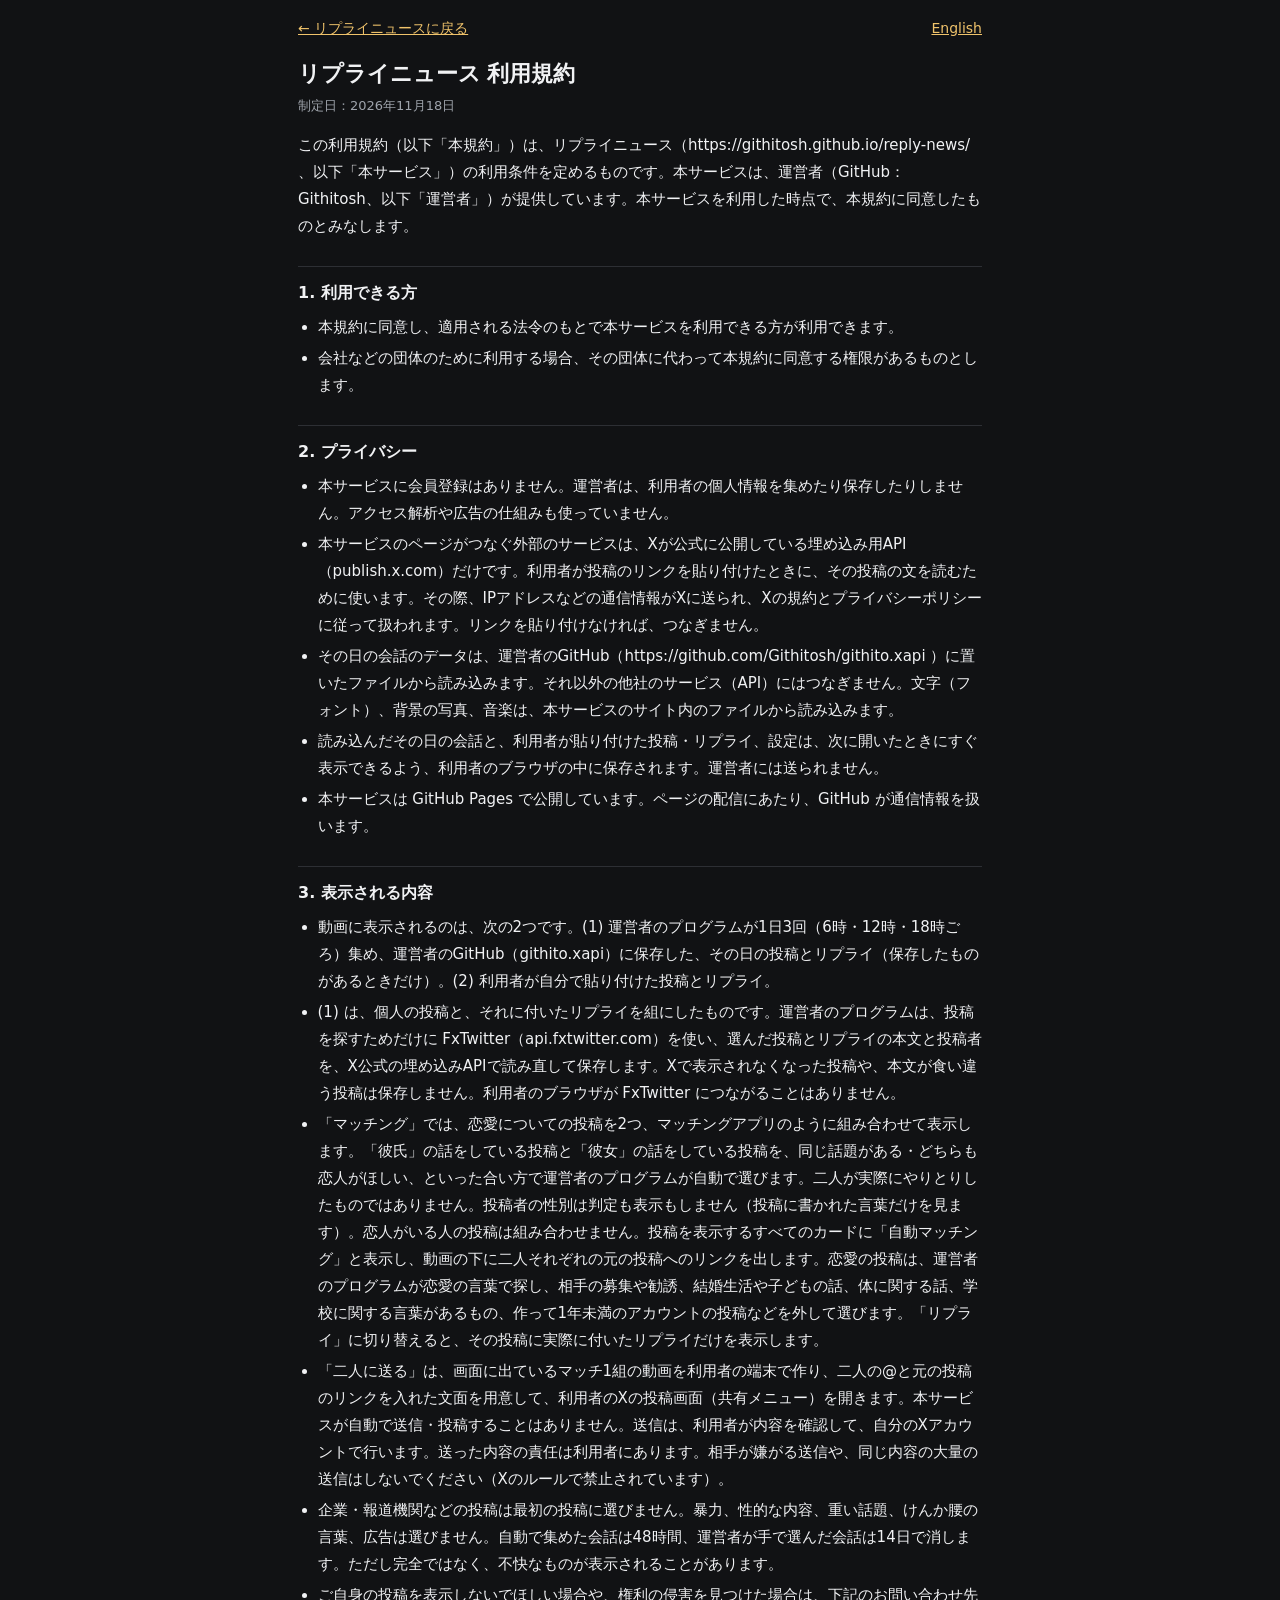
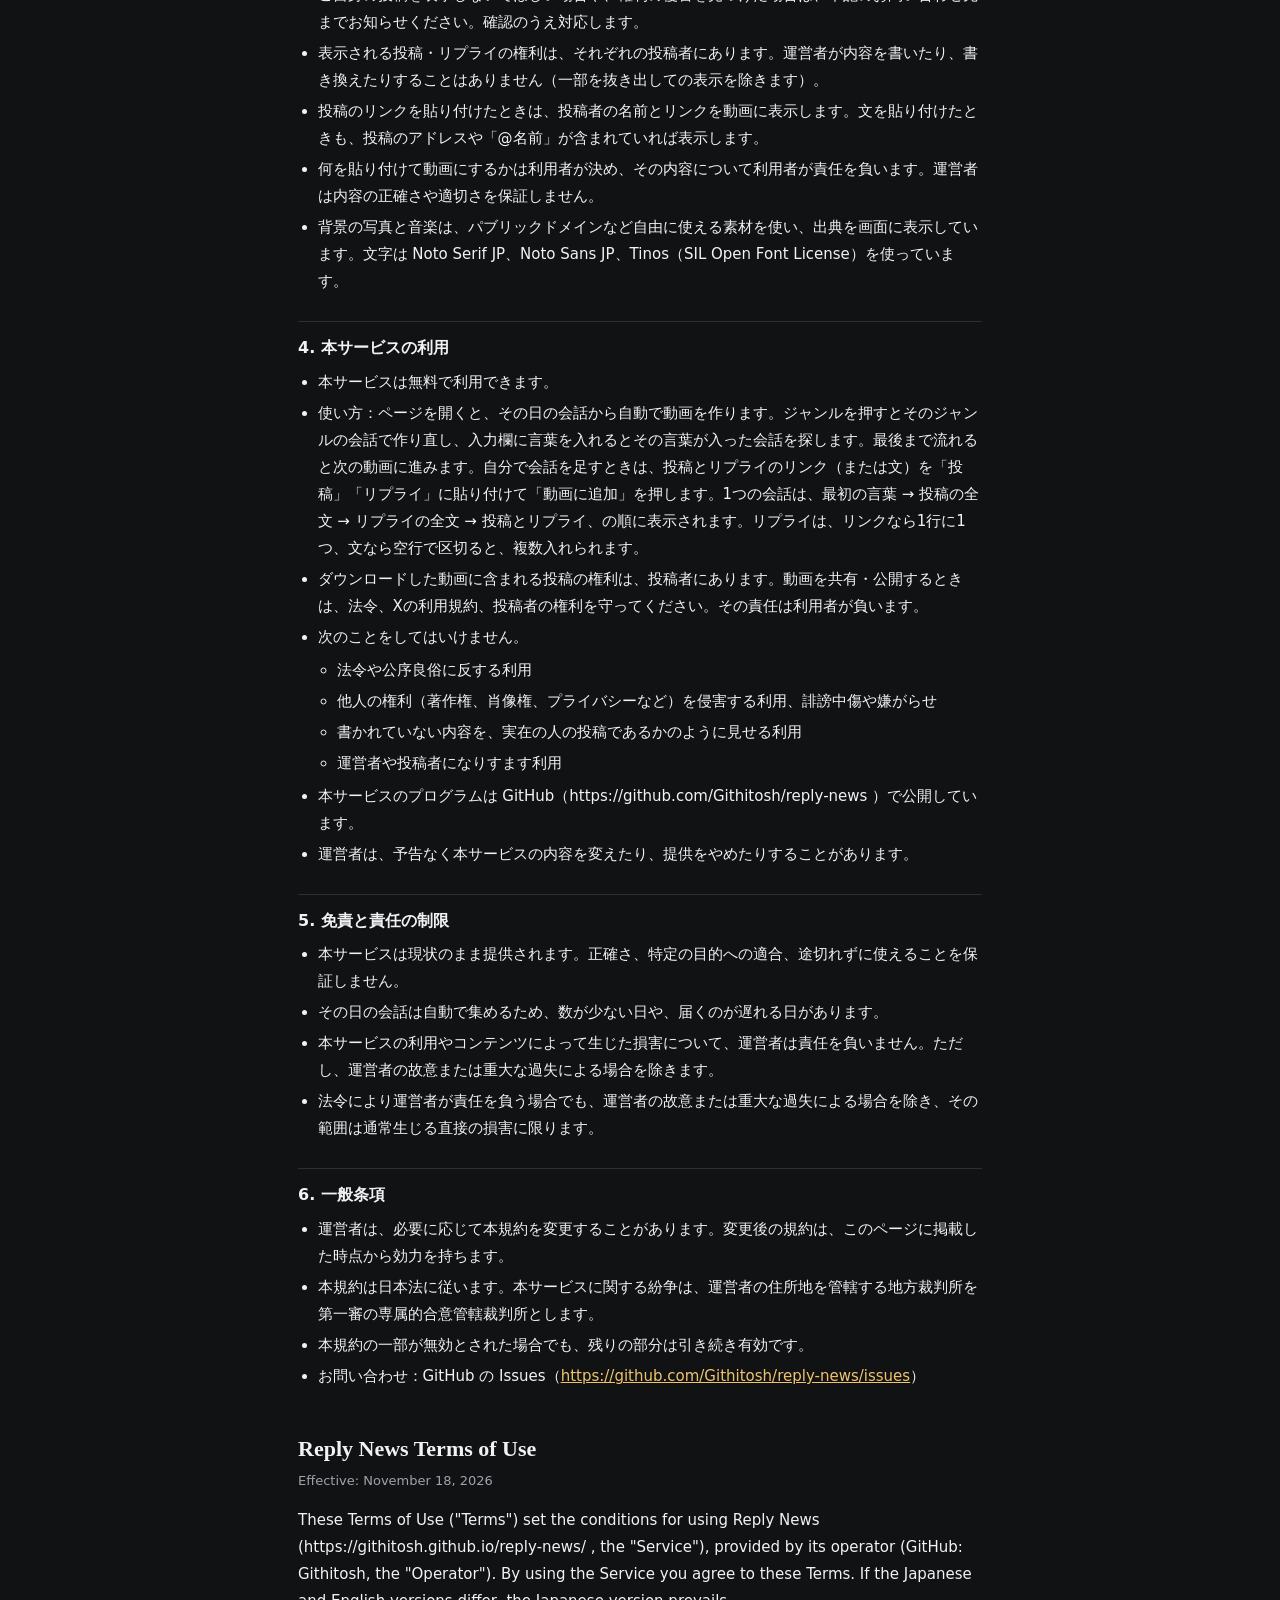
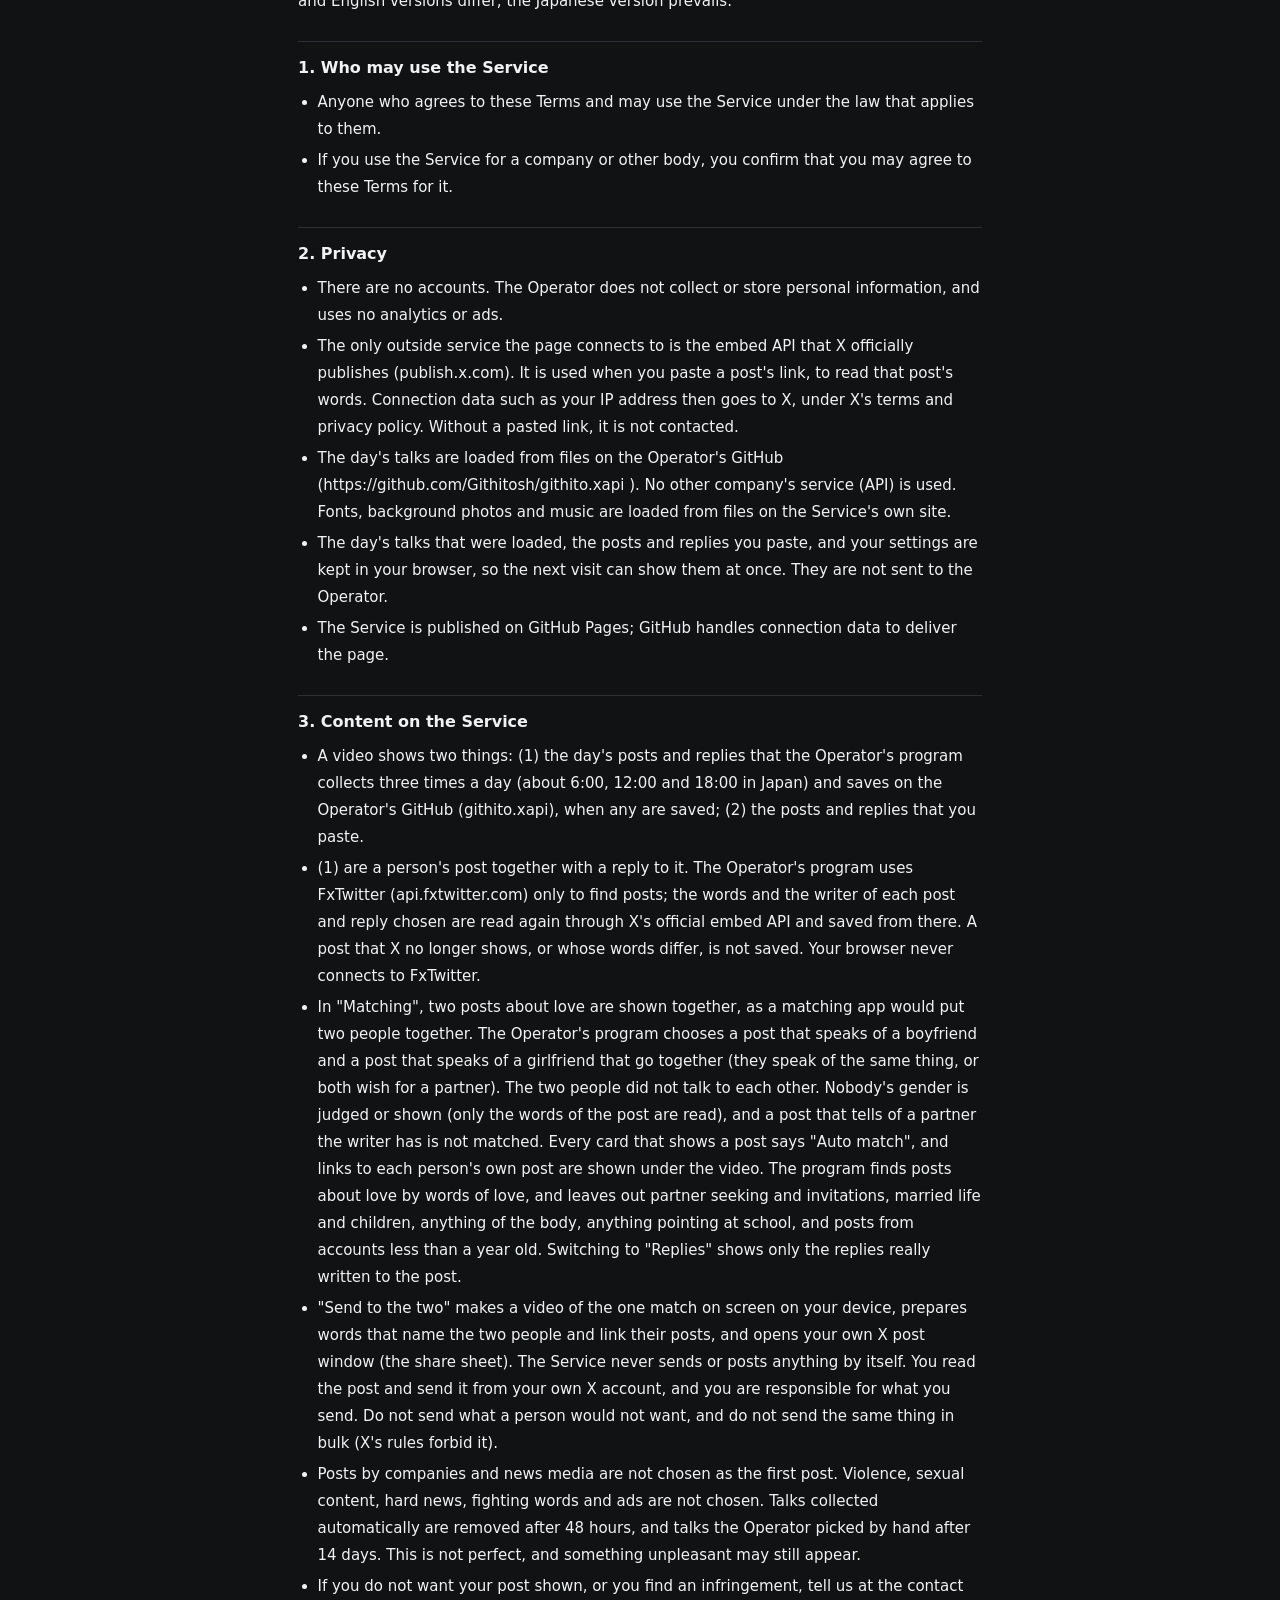
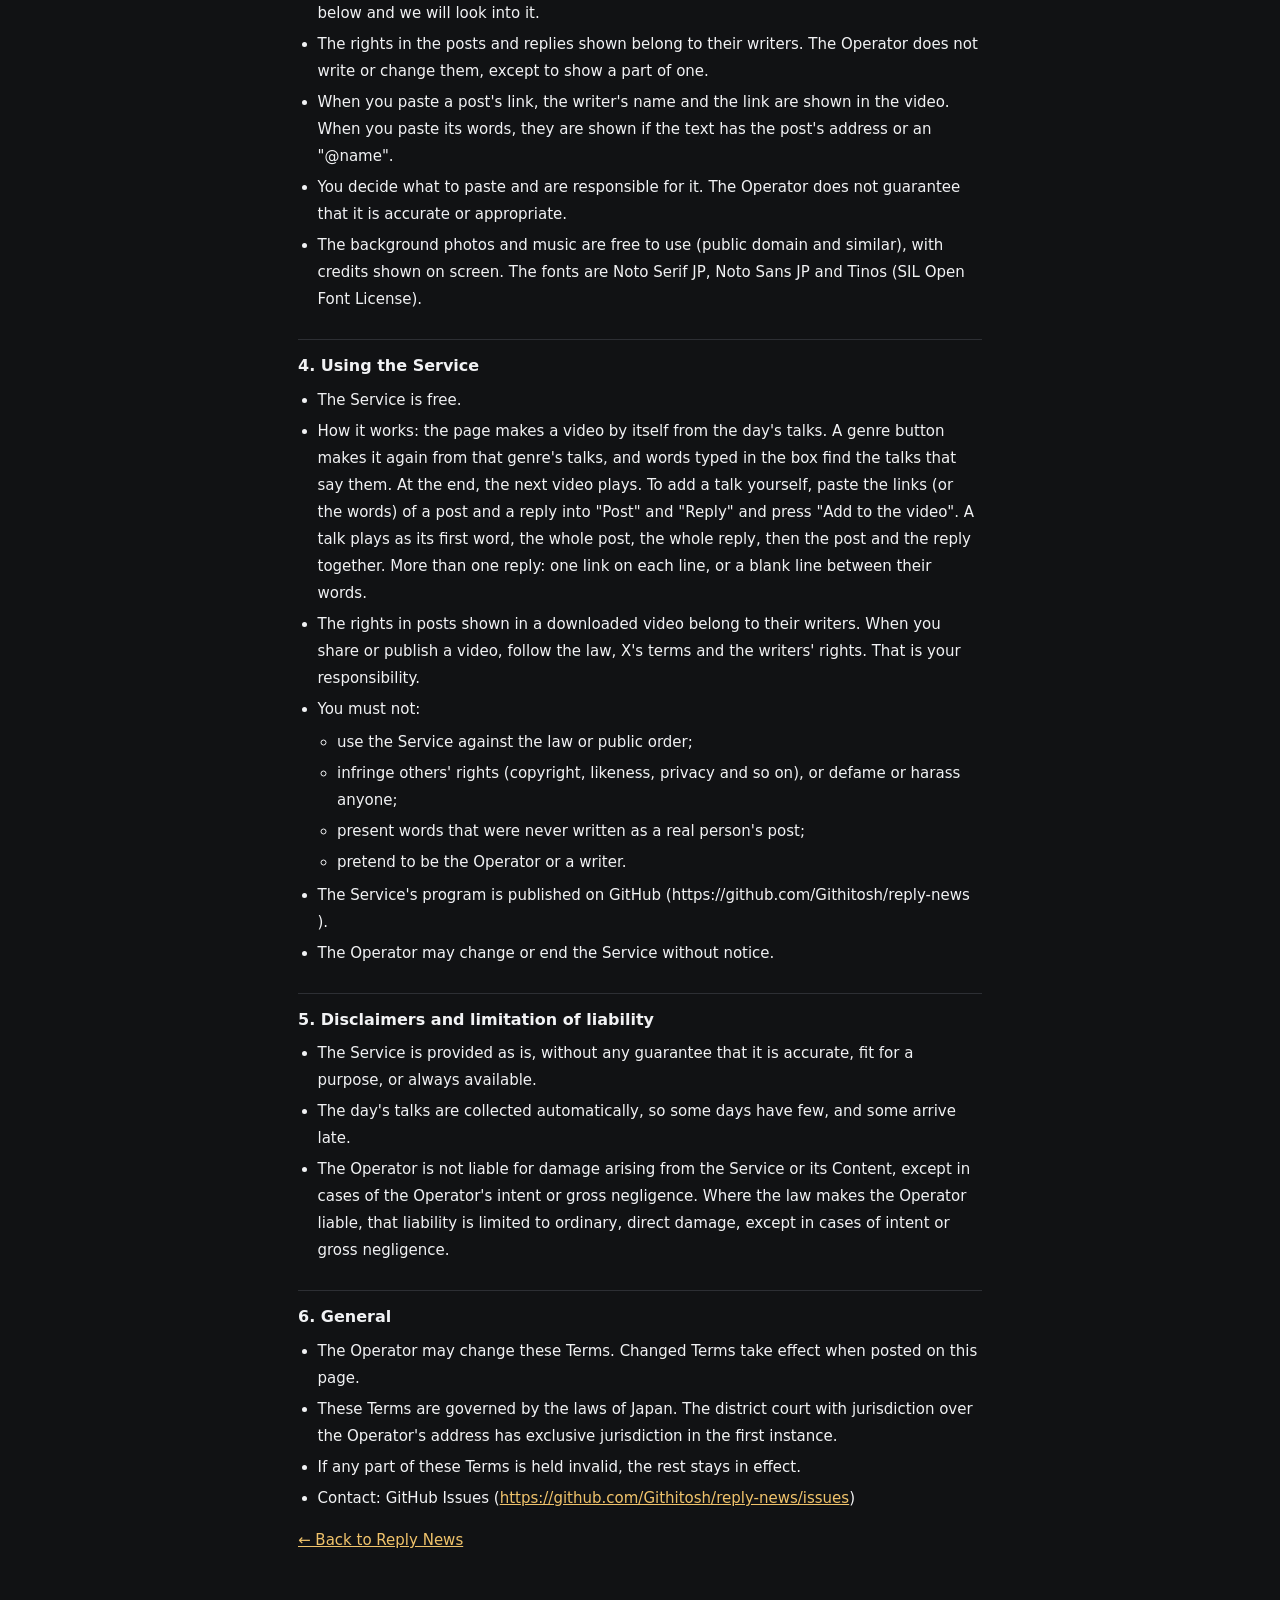
==== terms.html @ 94b58c51 "Matching: two posts about love, one from each side, that go together The reaction lines read as a th" ====
<!DOCTYPE html>
<html lang="ja">
<head>
<meta charset="utf-8">
<meta name="viewport" content="width=device-width,initial-scale=1,viewport-fit=cover">
<meta name="theme-color" content="#111214">
<script>document.documentElement.dataset.theme = 'dark';
try { document.documentElement.dataset.theme = localStorage.getItem('replyNews.theme') || 'dark'; } catch (e) {}</script>
<title>利用規約 / Terms of Use — リプライニュース</title>
<link rel="icon" type="image/png" sizes="192x192" href="icon-192.png?v=2">
<link rel="apple-touch-icon" sizes="180x180" href="apple-touch-icon.png?v=2">
<style>
:root { --bg:#ffffff; --card:#f1f2f4; --line:#d9dbe0; --ink:#16181c; --mute:#62666d; --acc:#6b7078; }
:root[data-theme="beige"] { --bg:#f7f1e6; --card:#fffaf2; --line:#e4d8c4; --ink:#1c140c; --mute:#6d6458; --acc:#9a5b12; }
:root[data-theme="pink"] { --bg:#fff6f9; --card:#ffffff; --line:#f2d4df; --ink:#2b1620; --mute:#7c5e6a; --acc:#d6457a; }
:root[data-theme="sky"] { --bg:#f3f8fd; --card:#ffffff; --line:#d3e2f2; --ink:#10202f; --mute:#58697a; --acc:#2a7bc8; }
:root[data-theme="mint"] { --bg:#f2fbf7; --card:#ffffff; --line:#cfe9dd; --ink:#11231b; --mute:#56706a; --acc:#1f9a6a; }
:root[data-theme="dark"] { --bg:#111214; --card:#1b1c1f; --line:#2d2f34; --ink:#f1f2f4; --mute:#9ea3ab; --acc:#f0c36b; }
* { box-sizing: border-box; }
html, body { margin: 0; background: var(--bg); color: var(--ink); font: 15px/1.8 "Hiragino Sans","Noto Sans JP",system-ui,sans-serif; }
main { max-width: 720px; margin: 0 auto; padding: calc(16px + env(safe-area-inset-top)) 18px calc(40px + env(safe-area-inset-bottom)); }
nav { display: flex; justify-content: space-between; gap: 12px; margin-bottom: 8px; font-size: 14px; }
a { color: var(--acc); word-break: break-all; }
h1 { font: 700 22px/1.4 "Hiragino Mincho ProN","Noto Serif JP",serif; margin: 18px 0 4px; }
h2 { font-size: 16px; margin: 26px 0 6px; padding-top: 12px; border-top: 1px solid var(--line); }
.date { color: var(--mute); font-size: 13px; margin: 0 0 12px; }
ul { padding-left: 1.3em; margin: 6px 0; }
li { margin: 4px 0; }
.lang { margin-top: 44px; }
</style>
</head>
<body>
<main>
  <nav><a href="./">← リプライニュースに戻る</a><a href="#en">English</a></nav>

  <section lang="ja">
    <h1>リプライニュース 利用規約</h1>
    <p class="date">制定日：2026年11月18日</p>
    <p>この利用規約（以下「本規約」）は、リプライニュース（https://githitosh.github.io/reply-news/ 、以下「本サービス」）の利用条件を定めるものです。本サービスは、運営者（GitHub：Githitosh、以下「運営者」）が提供しています。本サービスを利用した時点で、本規約に同意したものとみなします。</p>

    <h2>1. 利用できる方</h2>
    <ul>
      <li>本規約に同意し、適用される法令のもとで本サービスを利用できる方が利用できます。</li>
      <li>会社などの団体のために利用する場合、その団体に代わって本規約に同意する権限があるものとします。</li>
    </ul>

    <h2>2. プライバシー</h2>
    <ul>
      <li>本サービスに会員登録はありません。運営者は、利用者の個人情報を集めたり保存したりしません。アクセス解析や広告の仕組みも使っていません。</li>
      <li>本サービスのページがつなぐ外部のサービスは、Xが公式に公開している埋め込み用API（publish.x.com）だけです。利用者が投稿のリンクを貼り付けたときに、その投稿の文を読むために使います。その際、IPアドレスなどの通信情報がXに送られ、Xの規約とプライバシーポリシーに従って扱われます。リンクを貼り付けなければ、つなぎません。</li>
      <li>その日の会話のデータは、運営者のGitHub（https://github.com/Githitosh/githito.xapi ）に置いたファイルから読み込みます。それ以外の他社のサービス（API）にはつなぎません。文字（フォント）、背景の写真、音楽は、本サービスのサイト内のファイルから読み込みます。</li>
      <li>読み込んだその日の会話と、利用者が貼り付けた投稿・リプライ、設定は、次に開いたときにすぐ表示できるよう、利用者のブラウザの中に保存されます。運営者には送られません。</li>
      <li>本サービスは GitHub Pages で公開しています。ページの配信にあたり、GitHub が通信情報を扱います。</li>
    </ul>

    <h2>3. 表示される内容</h2>
    <ul>
      <li>動画に表示されるのは、次の2つです。(1) 運営者のプログラムが1日3回（6時・12時・18時ごろ）集め、運営者のGitHub（githito.xapi）に保存した、その日の投稿とリプライ（保存したものがあるときだけ）。(2) 利用者が自分で貼り付けた投稿とリプライ。</li>
      <li>(1) は、個人の投稿と、それに付いたリプライを組にしたものです。運営者のプログラムは、投稿を探すためだけに FxTwitter（api.fxtwitter.com）を使い、選んだ投稿とリプライの本文と投稿者を、X公式の埋め込みAPIで読み直して保存します。Xで表示されなくなった投稿や、本文が食い違う投稿は保存しません。利用者のブラウザが FxTwitter につながることはありません。</li>
      <li>「マッチング」では、恋愛についての投稿を2つ、マッチングアプリのように組み合わせて表示します。「彼氏」の話をしている投稿と「彼女」の話をしている投稿を、同じ話題がある・どちらも恋人がほしい、といった合い方で運営者のプログラムが自動で選びます。二人が実際にやりとりしたものではありません。投稿者の性別は判定も表示もしません（投稿に書かれた言葉だけを見ます）。恋人がいる人の投稿は組み合わせません。投稿を表示するすべてのカードに「自動マッチング」と表示し、動画の下に二人それぞれの元の投稿へのリンクを出します。恋愛の投稿は、運営者のプログラムが恋愛の言葉で探し、相手の募集や勧誘、結婚生活や子どもの話、体に関する話、学校に関する言葉があるもの、作って1年未満のアカウントの投稿などを外して選びます。「リプライ」に切り替えると、その投稿に実際に付いたリプライだけを表示します。</li>
      <li>「二人に送る」は、画面に出ているマッチ1組の動画を利用者の端末で作り、二人の@と元の投稿のリンクを入れた文面を用意して、利用者のXの投稿画面（共有メニュー）を開きます。本サービスが自動で送信・投稿することはありません。送信は、利用者が内容を確認して、自分のXアカウントで行います。送った内容の責任は利用者にあります。相手が嫌がる送信や、同じ内容の大量の送信はしないでください（Xのルールで禁止されています）。</li>
      <li>企業・報道機関などの投稿は最初の投稿に選びません。暴力、性的な内容、重い話題、けんか腰の言葉、広告は選びません。自動で集めた会話は48時間、運営者が手で選んだ会話は14日で消します。ただし完全ではなく、不快なものが表示されることがあります。</li>
      <li>ご自身の投稿を表示しないでほしい場合や、権利の侵害を見つけた場合は、下記のお問い合わせ先までお知らせください。確認のうえ対応します。</li>
      <li>表示される投稿・リプライの権利は、それぞれの投稿者にあります。運営者が内容を書いたり、書き換えたりすることはありません（一部を抜き出しての表示を除きます）。</li>
      <li>投稿のリンクを貼り付けたときは、投稿者の名前とリンクを動画に表示します。文を貼り付けたときも、投稿のアドレスや「@名前」が含まれていれば表示します。</li>
      <li>何を貼り付けて動画にするかは利用者が決め、その内容について利用者が責任を負います。運営者は内容の正確さや適切さを保証しません。</li>
      <li>背景の写真と音楽は、パブリックドメインなど自由に使える素材を使い、出典を画面に表示しています。文字は Noto Serif JP、Noto Sans JP、Tinos（SIL Open Font License）を使っています。</li>
    </ul>

    <h2>4. 本サービスの利用</h2>
    <ul>
      <li>本サービスは無料で利用できます。</li>
      <li>使い方：ページを開くと、その日の会話から自動で動画を作ります。ジャンルを押すとそのジャンルの会話で作り直し、入力欄に言葉を入れるとその言葉が入った会話を探します。最後まで流れると次の動画に進みます。自分で会話を足すときは、投稿とリプライのリンク（または文）を「投稿」「リプライ」に貼り付けて「動画に追加」を押します。1つの会話は、最初の言葉 → 投稿の全文 → リプライの全文 → 投稿とリプライ、の順に表示されます。リプライは、リンクなら1行に1つ、文なら空行で区切ると、複数入れられます。</li>
      <li>ダウンロードした動画に含まれる投稿の権利は、投稿者にあります。動画を共有・公開するときは、法令、Xの利用規約、投稿者の権利を守ってください。その責任は利用者が負います。</li>
      <li>次のことをしてはいけません。
        <ul>
          <li>法令や公序良俗に反する利用</li>
          <li>他人の権利（著作権、肖像権、プライバシーなど）を侵害する利用、誹謗中傷や嫌がらせ</li>
          <li>書かれていない内容を、実在の人の投稿であるかのように見せる利用</li>
          <li>運営者や投稿者になりすます利用</li>
        </ul>
      </li>
      <li>本サービスのプログラムは GitHub（https://github.com/Githitosh/reply-news ）で公開しています。</li>
      <li>運営者は、予告なく本サービスの内容を変えたり、提供をやめたりすることがあります。</li>
    </ul>

    <h2>5. 免責と責任の制限</h2>
    <ul>
      <li>本サービスは現状のまま提供されます。正確さ、特定の目的への適合、途切れずに使えることを保証しません。</li>
      <li>その日の会話は自動で集めるため、数が少ない日や、届くのが遅れる日があります。</li>
      <li>本サービスの利用やコンテンツによって生じた損害について、運営者は責任を負いません。ただし、運営者の故意または重大な過失による場合を除きます。</li>
      <li>法令により運営者が責任を負う場合でも、運営者の故意または重大な過失による場合を除き、その範囲は通常生じる直接の損害に限ります。</li>
    </ul>

    <h2>6. 一般条項</h2>
    <ul>
      <li>運営者は、必要に応じて本規約を変更することがあります。変更後の規約は、このページに掲載した時点から効力を持ちます。</li>
      <li>本規約は日本法に従います。本サービスに関する紛争は、運営者の住所地を管轄する地方裁判所を第一審の専属的合意管轄裁判所とします。</li>
      <li>本規約の一部が無効とされた場合でも、残りの部分は引き続き有効です。</li>
      <li>お問い合わせ：GitHub の Issues（<a href="https://github.com/Githitosh/reply-news/issues" target="_blank" rel="noopener">https://github.com/Githitosh/reply-news/issues</a>）</li>
    </ul>
  </section>

  <section lang="en" id="en" class="lang">
    <h1>Reply News Terms of Use</h1>
    <p class="date">Effective: November 18, 2026</p>
    <p>These Terms of Use ("Terms") set the conditions for using Reply News (https://githitosh.github.io/reply-news/ , the "Service"), provided by its operator (GitHub: Githitosh, the "Operator"). By using the Service you agree to these Terms. If the Japanese and English versions differ, the Japanese version prevails.</p>

    <h2>1. Who may use the Service</h2>
    <ul>
      <li>Anyone who agrees to these Terms and may use the Service under the law that applies to them.</li>
      <li>If you use the Service for a company or other body, you confirm that you may agree to these Terms for it.</li>
    </ul>

    <h2>2. Privacy</h2>
    <ul>
      <li>There are no accounts. The Operator does not collect or store personal information, and uses no analytics or ads.</li>
      <li>The only outside service the page connects to is the embed API that X officially publishes (publish.x.com). It is used when you paste a post's link, to read that post's words. Connection data such as your IP address then goes to X, under X's terms and privacy policy. Without a pasted link, it is not contacted.</li>
      <li>The day's talks are loaded from files on the Operator's GitHub (https://github.com/Githitosh/githito.xapi ). No other company's service (API) is used. Fonts, background photos and music are loaded from files on the Service's own site.</li>
      <li>The day's talks that were loaded, the posts and replies you paste, and your settings are kept in your browser, so the next visit can show them at once. They are not sent to the Operator.</li>
      <li>The Service is published on GitHub Pages; GitHub handles connection data to deliver the page.</li>
    </ul>

    <h2>3. Content on the Service</h2>
    <ul>
      <li>A video shows two things: (1) the day's posts and replies that the Operator's program collects three times a day (about 6:00, 12:00 and 18:00 in Japan) and saves on the Operator's GitHub (githito.xapi), when any are saved; (2) the posts and replies that you paste.</li>
      <li>(1) are a person's post together with a reply to it. The Operator's program uses FxTwitter (api.fxtwitter.com) only to find posts; the words and the writer of each post and reply chosen are read again through X's official embed API and saved from there. A post that X no longer shows, or whose words differ, is not saved. Your browser never connects to FxTwitter.</li>
      <li>In "Matching", two posts about love are shown together, as a matching app would put two people together. The Operator's program chooses a post that speaks of a boyfriend and a post that speaks of a girlfriend that go together (they speak of the same thing, or both wish for a partner). The two people did not talk to each other. Nobody's gender is judged or shown (only the words of the post are read), and a post that tells of a partner the writer has is not matched. Every card that shows a post says "Auto match", and links to each person's own post are shown under the video. The program finds posts about love by words of love, and leaves out partner seeking and invitations, married life and children, anything of the body, anything pointing at school, and posts from accounts less than a year old. Switching to "Replies" shows only the replies really written to the post.</li>
      <li>"Send to the two" makes a video of the one match on screen on your device, prepares words that name the two people and link their posts, and opens your own X post window (the share sheet). The Service never sends or posts anything by itself. You read the post and send it from your own X account, and you are responsible for what you send. Do not send what a person would not want, and do not send the same thing in bulk (X's rules forbid it).</li>
      <li>Posts by companies and news media are not chosen as the first post. Violence, sexual content, hard news, fighting words and ads are not chosen. Talks collected automatically are removed after 48 hours, and talks the Operator picked by hand after 14 days. This is not perfect, and something unpleasant may still appear.</li>
      <li>If you do not want your post shown, or you find an infringement, tell us at the contact below and we will look into it.</li>
      <li>The rights in the posts and replies shown belong to their writers. The Operator does not write or change them, except to show a part of one.</li>
      <li>When you paste a post's link, the writer's name and the link are shown in the video. When you paste its words, they are shown if the text has the post's address or an "@name".</li>
      <li>You decide what to paste and are responsible for it. The Operator does not guarantee that it is accurate or appropriate.</li>
      <li>The background photos and music are free to use (public domain and similar), with credits shown on screen. The fonts are Noto Serif JP, Noto Sans JP and Tinos (SIL Open Font License).</li>
    </ul>

    <h2>4. Using the Service</h2>
    <ul>
      <li>The Service is free.</li>
      <li>How it works: the page makes a video by itself from the day's talks. A genre button makes it again from that genre's talks, and words typed in the box find the talks that say them. At the end, the next video plays. To add a talk yourself, paste the links (or the words) of a post and a reply into "Post" and "Reply" and press "Add to the video". A talk plays as its first word, the whole post, the whole reply, then the post and the reply together. More than one reply: one link on each line, or a blank line between their words.</li>
      <li>The rights in posts shown in a downloaded video belong to their writers. When you share or publish a video, follow the law, X's terms and the writers' rights. That is your responsibility.</li>
      <li>You must not:
        <ul>
          <li>use the Service against the law or public order;</li>
          <li>infringe others' rights (copyright, likeness, privacy and so on), or defame or harass anyone;</li>
          <li>present words that were never written as a real person's post;</li>
          <li>pretend to be the Operator or a writer.</li>
        </ul>
      </li>
      <li>The Service's program is published on GitHub (https://github.com/Githitosh/reply-news ).</li>
      <li>The Operator may change or end the Service without notice.</li>
    </ul>

    <h2>5. Disclaimers and limitation of liability</h2>
    <ul>
      <li>The Service is provided as is, without any guarantee that it is accurate, fit for a purpose, or always available.</li>
      <li>The day's talks are collected automatically, so some days have few, and some arrive late.</li>
      <li>The Operator is not liable for damage arising from the Service or its Content, except in cases of the Operator's intent or gross negligence. Where the law makes the Operator liable, that liability is limited to ordinary, direct damage, except in cases of intent or gross negligence.</li>
    </ul>

    <h2>6. General</h2>
    <ul>
      <li>The Operator may change these Terms. Changed Terms take effect when posted on this page.</li>
      <li>These Terms are governed by the laws of Japan. The district court with jurisdiction over the Operator's address has exclusive jurisdiction in the first instance.</li>
      <li>If any part of these Terms is held invalid, the rest stays in effect.</li>
      <li>Contact: GitHub Issues (<a href="https://github.com/Githitosh/reply-news/issues" target="_blank" rel="noopener">https://github.com/Githitosh/reply-news/issues</a>)</li>
    </ul>
    <p><a href="./">← Back to Reply News</a></p>
  </section>
</main>
</body>
</html>
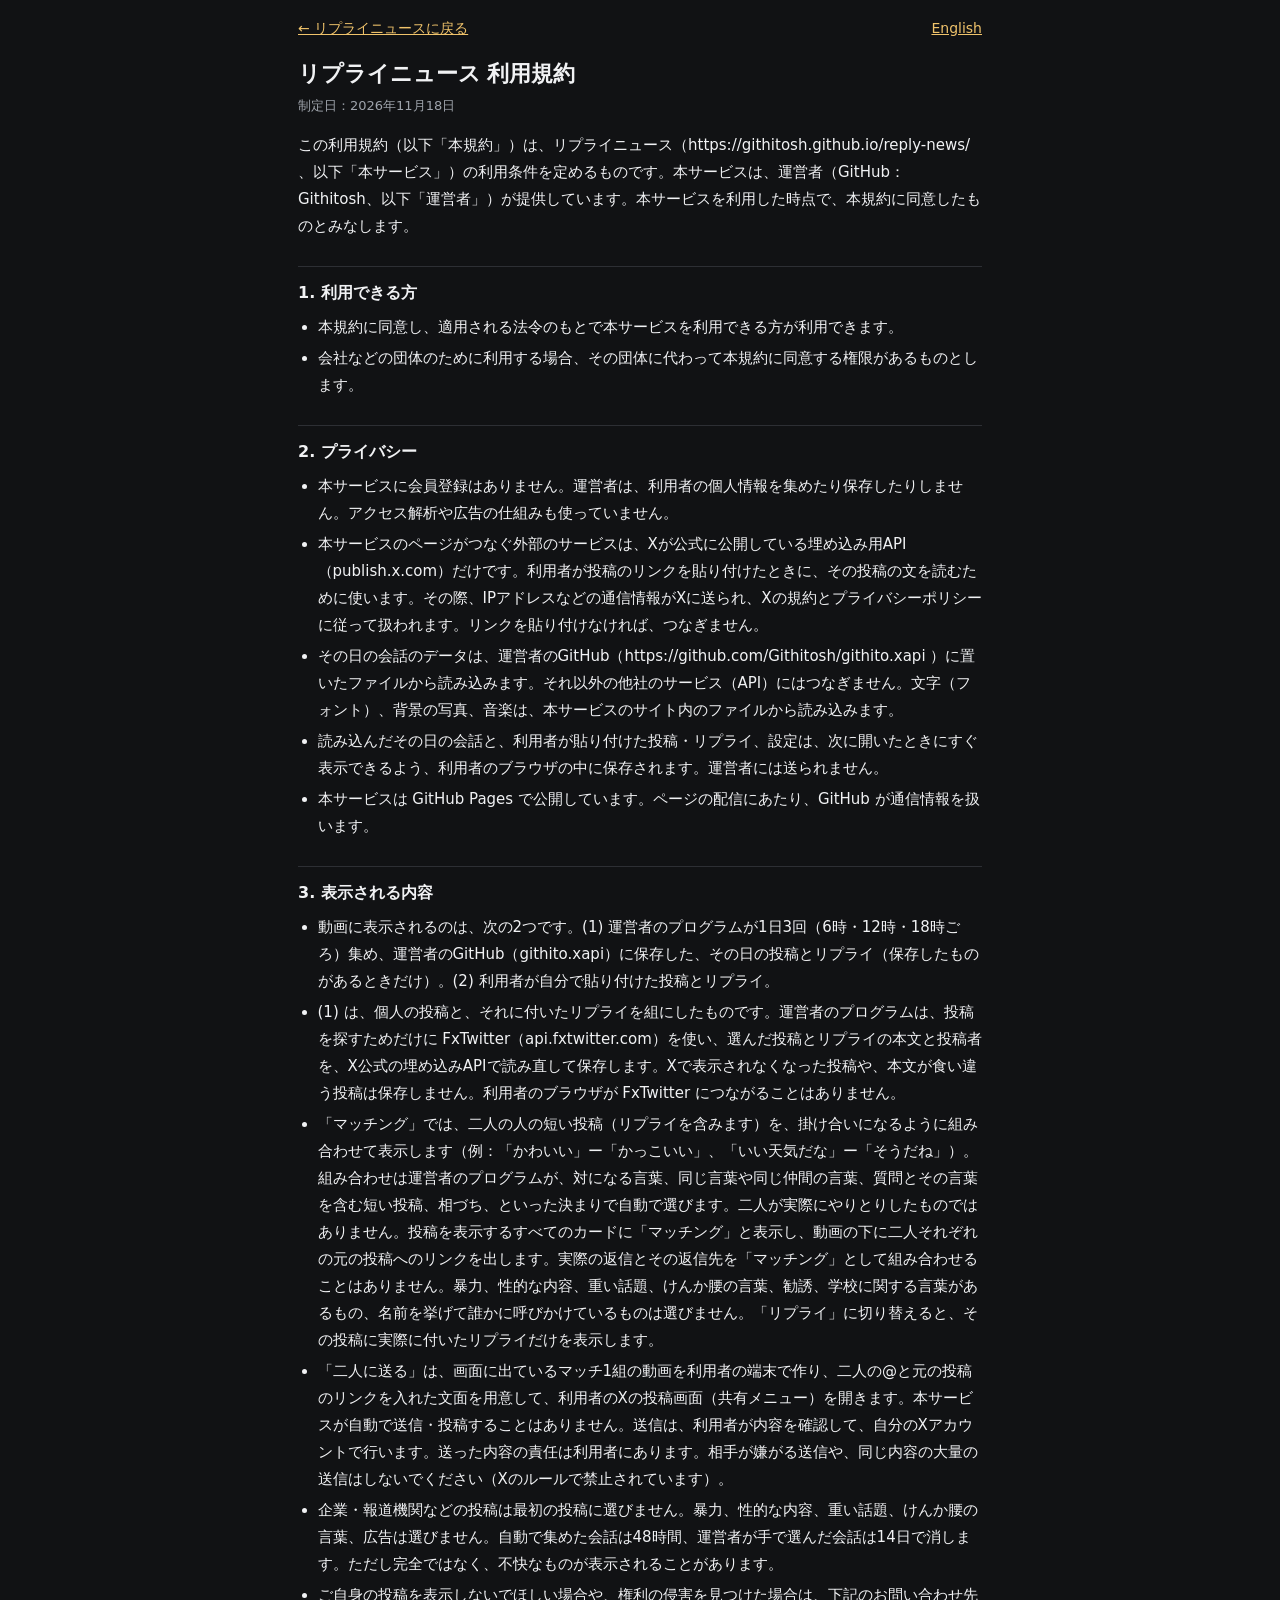
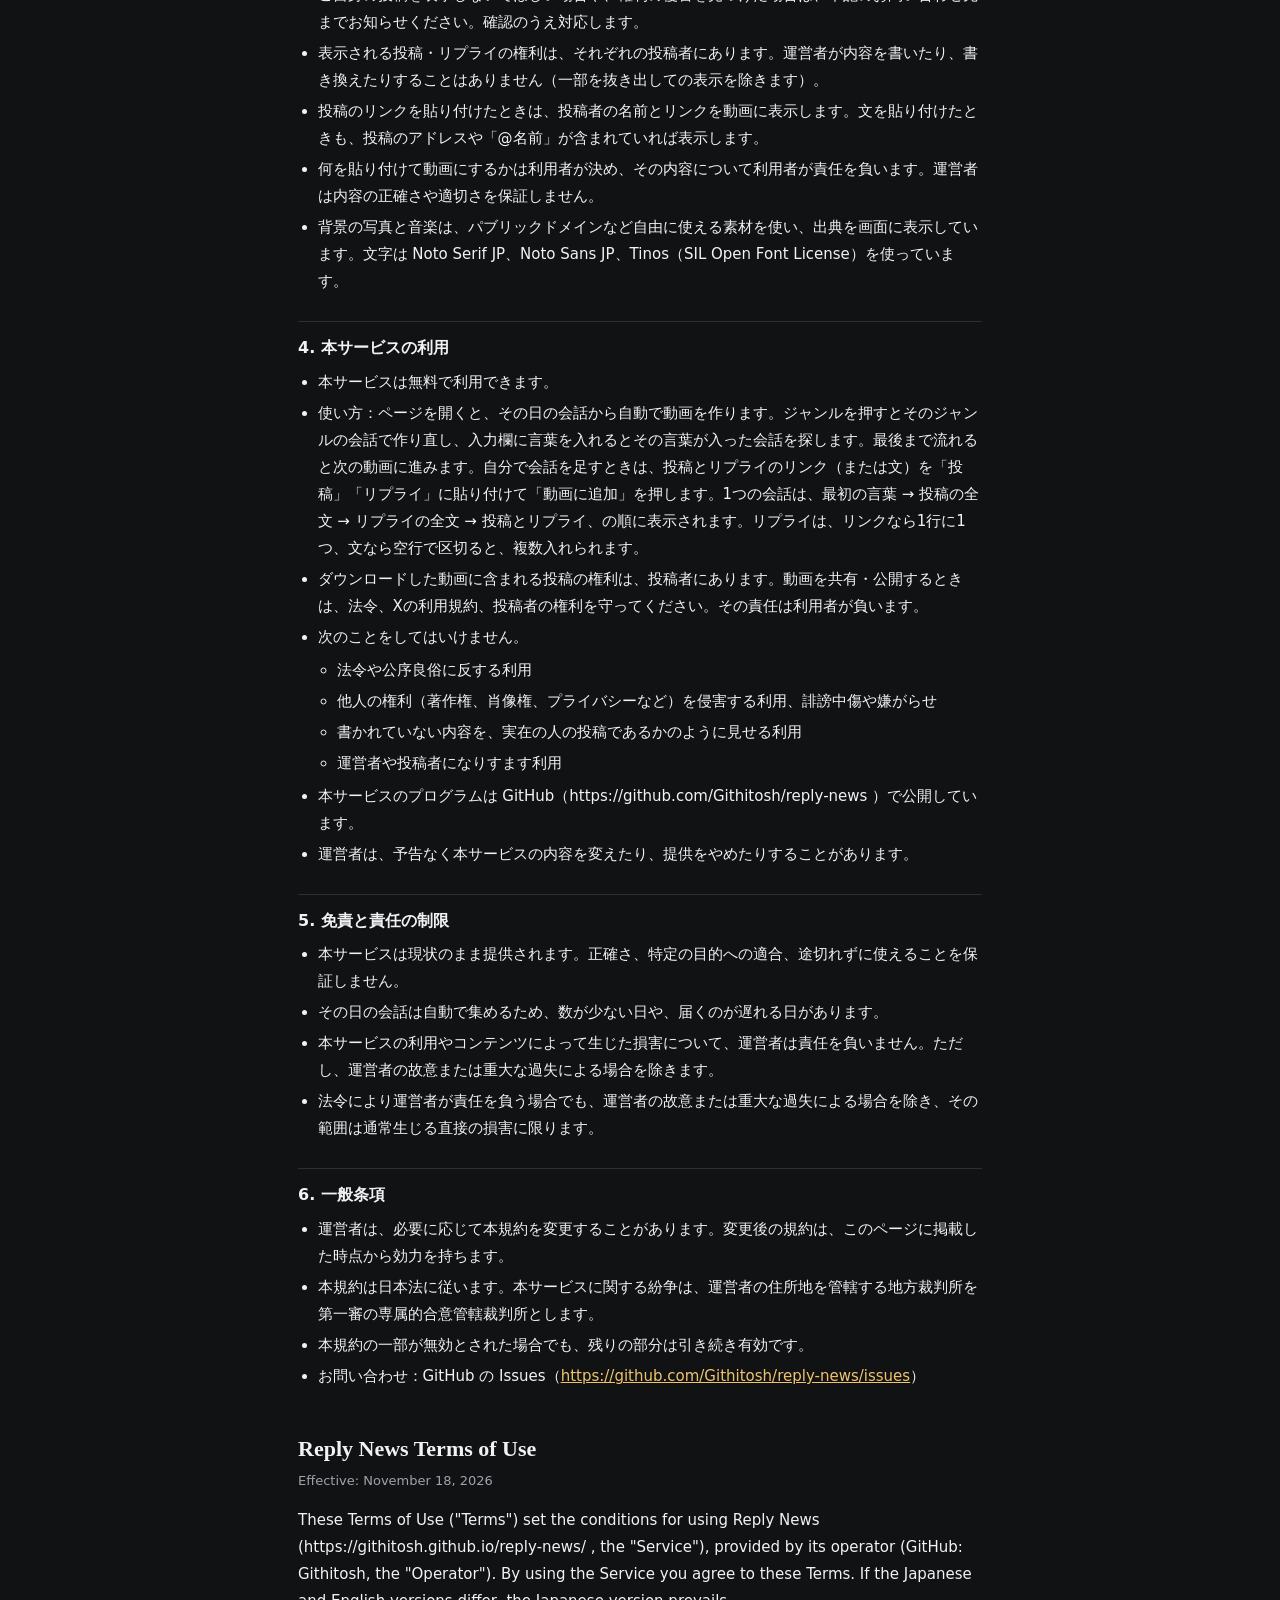
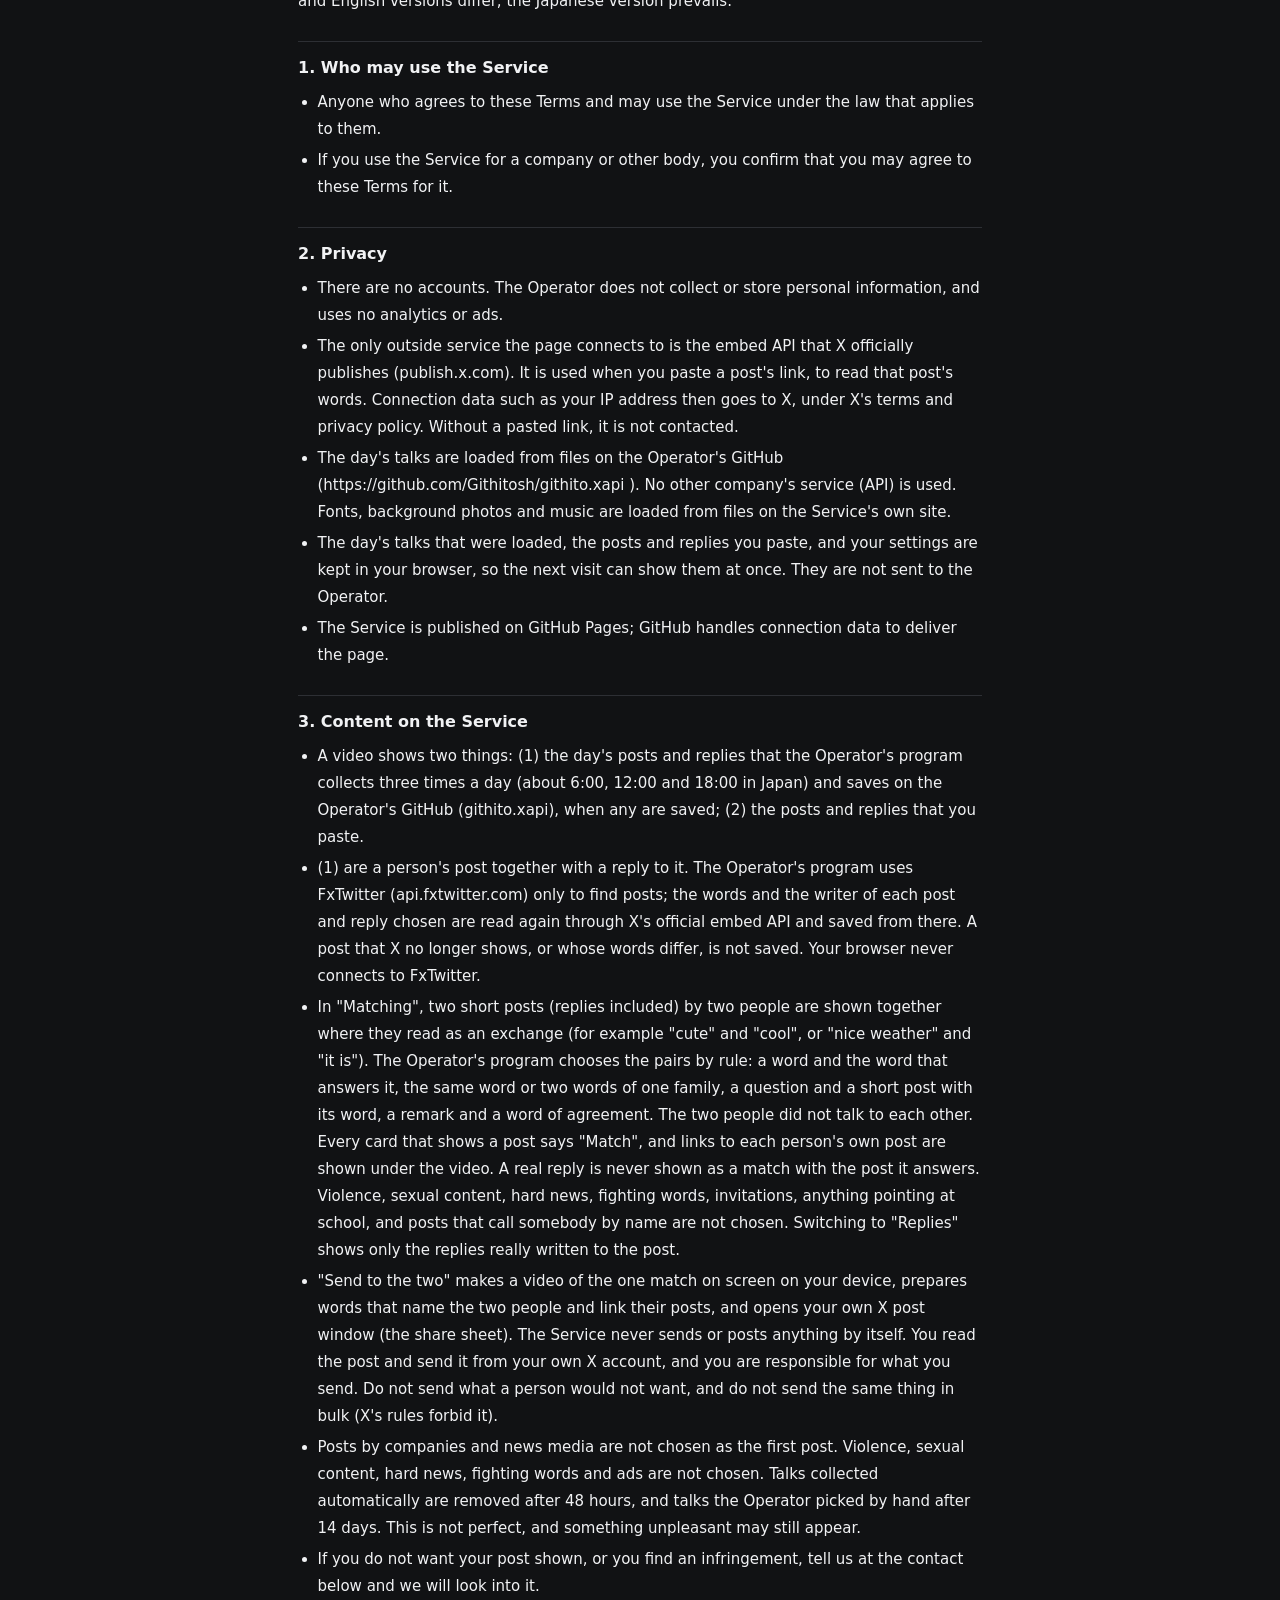
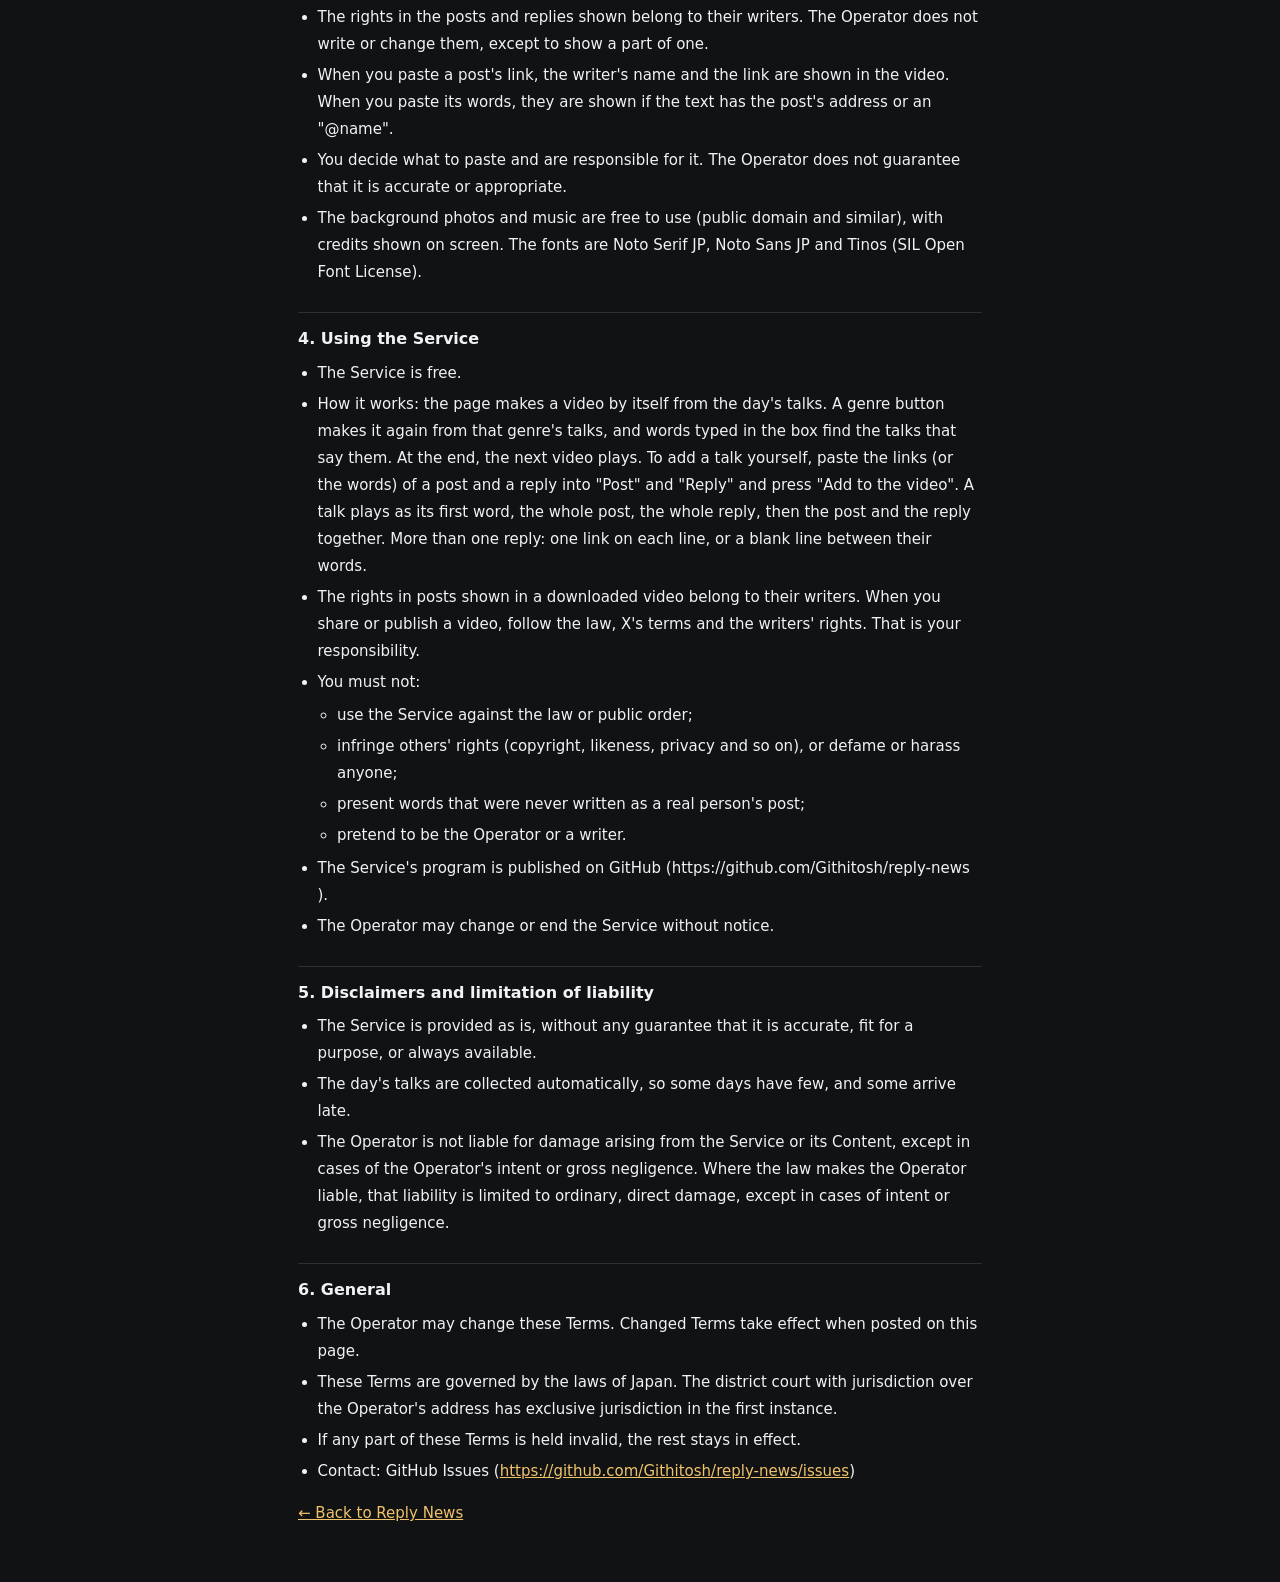
==== commit a8b1ba5a: "Matching: two short sayings shown as an exchange; a dash between the two names A match is now two sh" ====
--- a/terms.html
+++ b/terms.html
@@ -57,7 +57,7 @@
     <ul>
       <li>動画に表示されるのは、次の2つです。(1) 運営者のプログラムが1日3回（6時・12時・18時ごろ）集め、運営者のGitHub（githito.xapi）に保存した、その日の投稿とリプライ（保存したものがあるときだけ）。(2) 利用者が自分で貼り付けた投稿とリプライ。</li>
       <li>(1) は、個人の投稿と、それに付いたリプライを組にしたものです。運営者のプログラムは、投稿を探すためだけに FxTwitter（api.fxtwitter.com）を使い、選んだ投稿とリプライの本文と投稿者を、X公式の埋め込みAPIで読み直して保存します。Xで表示されなくなった投稿や、本文が食い違う投稿は保存しません。利用者のブラウザが FxTwitter につながることはありません。</li>
-      <li>「マッチング」では、恋愛についての投稿を2つ、マッチングアプリのように組み合わせて表示します。「彼氏」の話をしている投稿と「彼女」の話をしている投稿を、同じ話題がある・どちらも恋人がほしい、といった合い方で運営者のプログラムが自動で選びます。二人が実際にやりとりしたものではありません。投稿者の性別は判定も表示もしません（投稿に書かれた言葉だけを見ます）。恋人がいる人の投稿は組み合わせません。投稿を表示するすべてのカードに「自動マッチング」と表示し、動画の下に二人それぞれの元の投稿へのリンクを出します。恋愛の投稿は、運営者のプログラムが恋愛の言葉で探し、相手の募集や勧誘、結婚生活や子どもの話、体に関する話、学校に関する言葉があるもの、作って1年未満のアカウントの投稿などを外して選びます。「リプライ」に切り替えると、その投稿に実際に付いたリプライだけを表示します。</li>
+      <li>「マッチング」では、二人の人の短い投稿（リプライを含みます）を、掛け合いになるように組み合わせて表示します（例：「かわいい」ー「かっこいい」、「いい天気だな」ー「そうだね」）。組み合わせは運営者のプログラムが、対になる言葉、同じ言葉や同じ仲間の言葉、質問とその言葉を含む短い投稿、相づち、といった決まりで自動で選びます。二人が実際にやりとりしたものではありません。投稿を表示するすべてのカードに「マッチング」と表示し、動画の下に二人それぞれの元の投稿へのリンクを出します。実際の返信とその返信先を「マッチング」として組み合わせることはありません。暴力、性的な内容、重い話題、けんか腰の言葉、勧誘、学校に関する言葉があるもの、名前を挙げて誰かに呼びかけているものは選びません。「リプライ」に切り替えると、その投稿に実際に付いたリプライだけを表示します。</li>
       <li>「二人に送る」は、画面に出ているマッチ1組の動画を利用者の端末で作り、二人の@と元の投稿のリンクを入れた文面を用意して、利用者のXの投稿画面（共有メニュー）を開きます。本サービスが自動で送信・投稿することはありません。送信は、利用者が内容を確認して、自分のXアカウントで行います。送った内容の責任は利用者にあります。相手が嫌がる送信や、同じ内容の大量の送信はしないでください（Xのルールで禁止されています）。</li>
       <li>企業・報道機関などの投稿は最初の投稿に選びません。暴力、性的な内容、重い話題、けんか腰の言葉、広告は選びません。自動で集めた会話は48時間、運営者が手で選んだ会話は14日で消します。ただし完全ではなく、不快なものが表示されることがあります。</li>
       <li>ご自身の投稿を表示しないでほしい場合や、権利の侵害を見つけた場合は、下記のお問い合わせ先までお知らせください。確認のうえ対応します。</li>
@@ -125,7 +125,7 @@
     <ul>
       <li>A video shows two things: (1) the day's posts and replies that the Operator's program collects three times a day (about 6:00, 12:00 and 18:00 in Japan) and saves on the Operator's GitHub (githito.xapi), when any are saved; (2) the posts and replies that you paste.</li>
       <li>(1) are a person's post together with a reply to it. The Operator's program uses FxTwitter (api.fxtwitter.com) only to find posts; the words and the writer of each post and reply chosen are read again through X's official embed API and saved from there. A post that X no longer shows, or whose words differ, is not saved. Your browser never connects to FxTwitter.</li>
-      <li>In "Matching", two posts about love are shown together, as a matching app would put two people together. The Operator's program chooses a post that speaks of a boyfriend and a post that speaks of a girlfriend that go together (they speak of the same thing, or both wish for a partner). The two people did not talk to each other. Nobody's gender is judged or shown (only the words of the post are read), and a post that tells of a partner the writer has is not matched. Every card that shows a post says "Auto match", and links to each person's own post are shown under the video. The program finds posts about love by words of love, and leaves out partner seeking and invitations, married life and children, anything of the body, anything pointing at school, and posts from accounts less than a year old. Switching to "Replies" shows only the replies really written to the post.</li>
+      <li>In "Matching", two short posts (replies included) by two people are shown together where they read as an exchange (for example "cute" and "cool", or "nice weather" and "it is"). The Operator's program chooses the pairs by rule: a word and the word that answers it, the same word or two words of one family, a question and a short post with its word, a remark and a word of agreement. The two people did not talk to each other. Every card that shows a post says "Match", and links to each person's own post are shown under the video. A real reply is never shown as a match with the post it answers. Violence, sexual content, hard news, fighting words, invitations, anything pointing at school, and posts that call somebody by name are not chosen. Switching to "Replies" shows only the replies really written to the post.</li>
       <li>"Send to the two" makes a video of the one match on screen on your device, prepares words that name the two people and link their posts, and opens your own X post window (the share sheet). The Service never sends or posts anything by itself. You read the post and send it from your own X account, and you are responsible for what you send. Do not send what a person would not want, and do not send the same thing in bulk (X's rules forbid it).</li>
       <li>Posts by companies and news media are not chosen as the first post. Violence, sexual content, hard news, fighting words and ads are not chosen. Talks collected automatically are removed after 48 hours, and talks the Operator picked by hand after 14 days. This is not perfect, and something unpleasant may still appear.</li>
       <li>If you do not want your post shown, or you find an infringement, tell us at the contact below and we will look into it.</li>
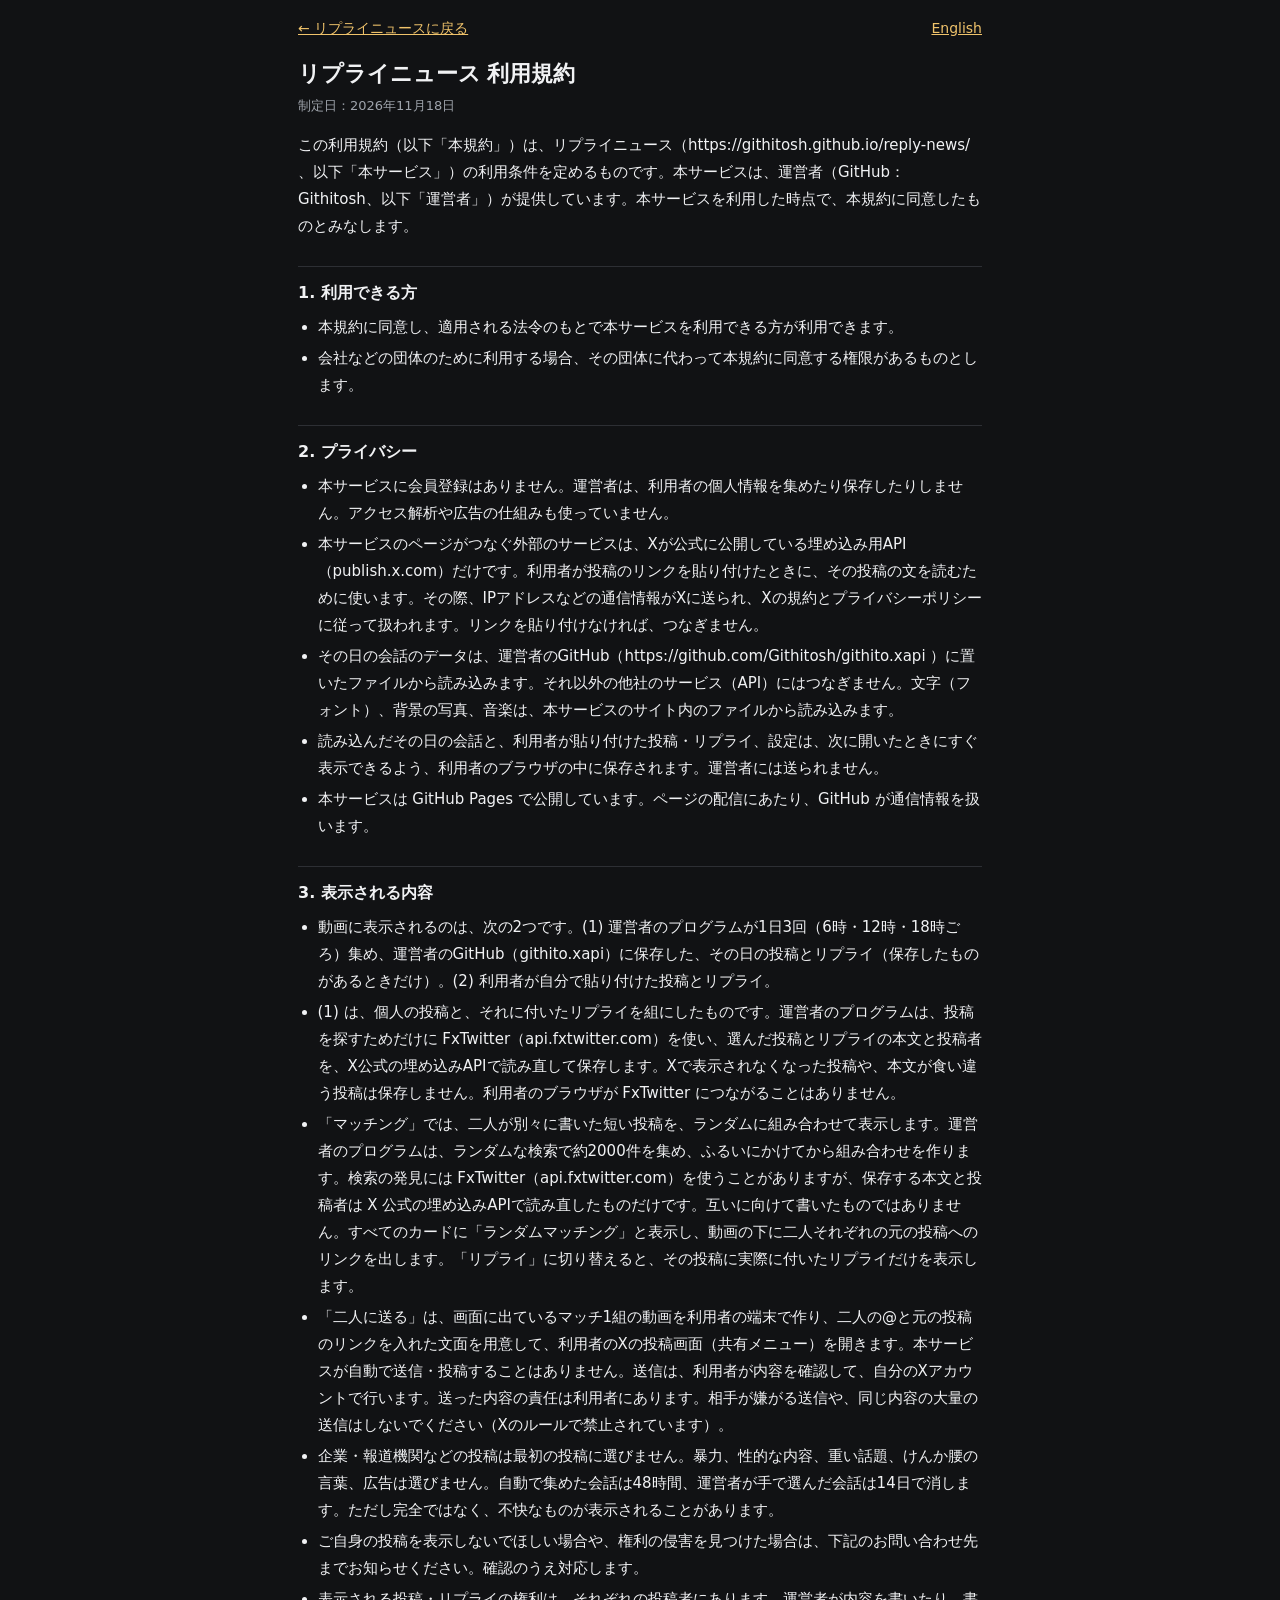
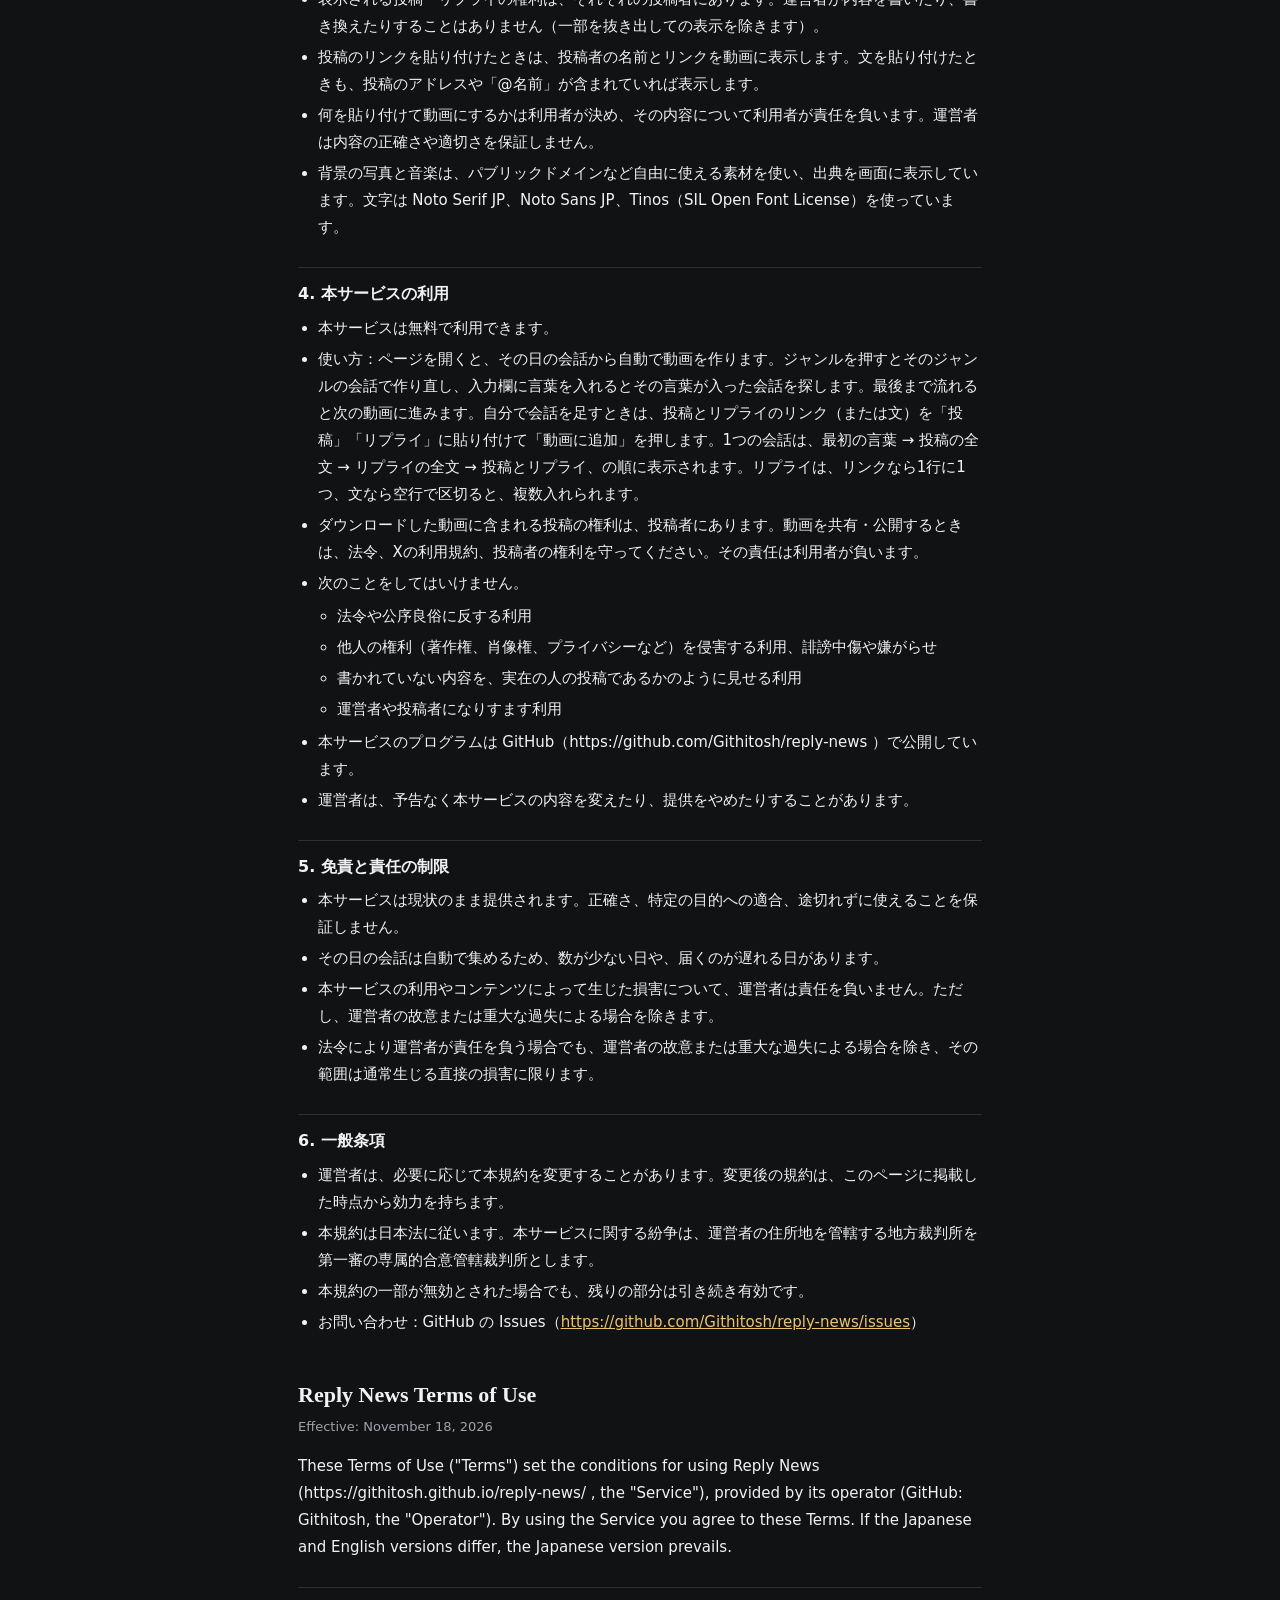
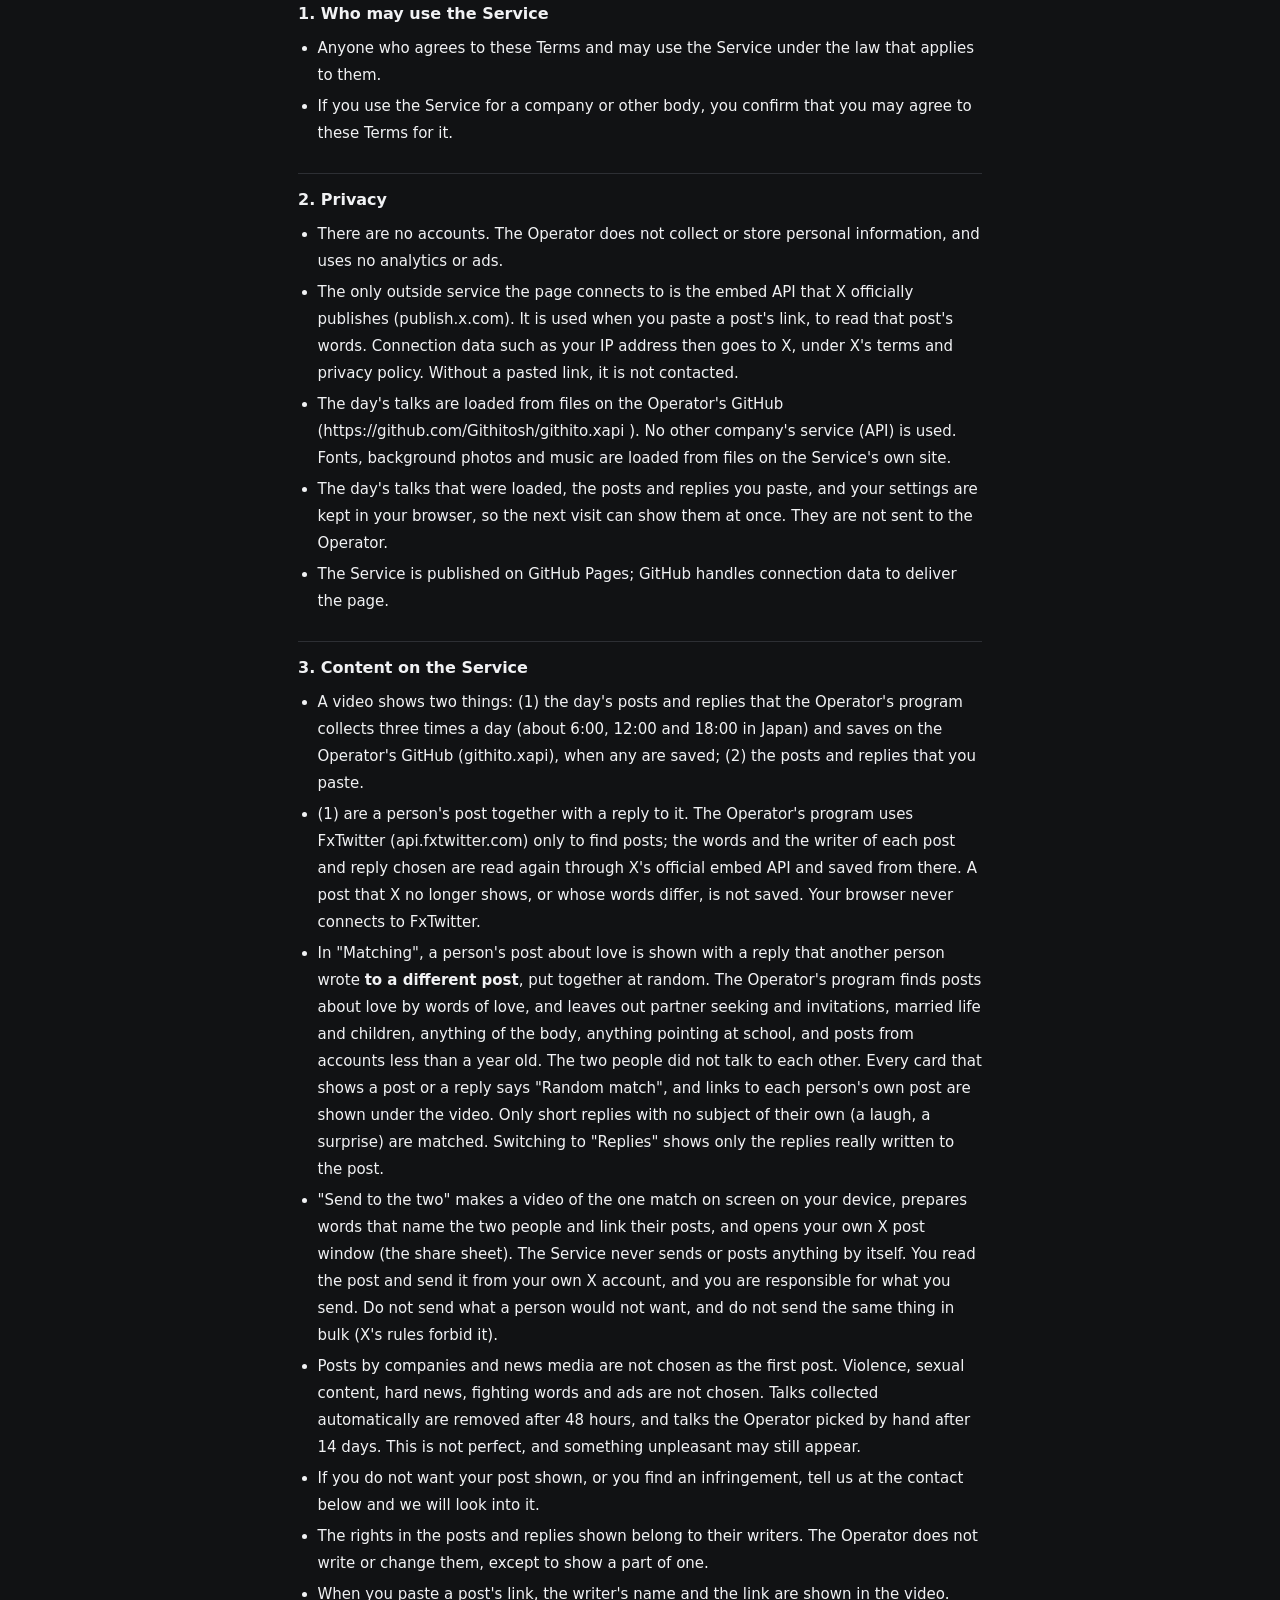
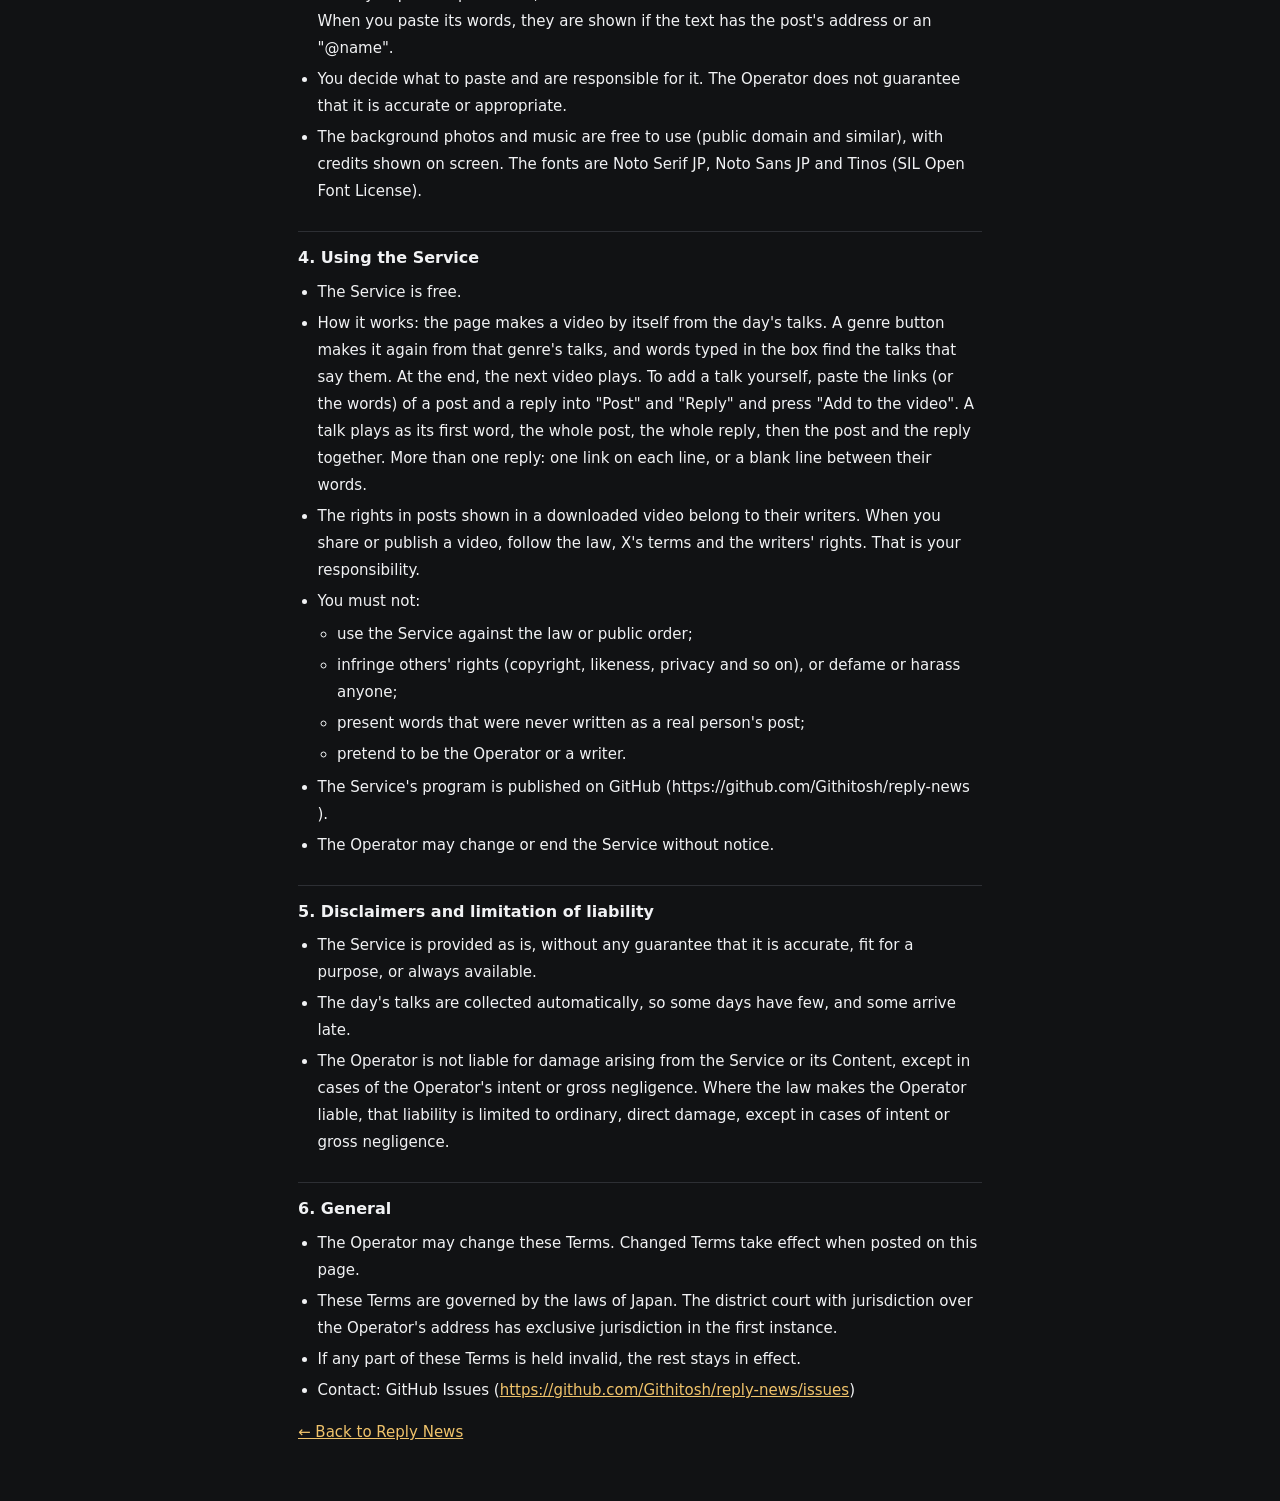
==== commit 555f977f: "Use API pairs for mismatched matching combinations The matching mode now draws pre-made pairs of two" ====
--- a/terms.html
+++ b/terms.html
@@ -57,7 +57,7 @@
     <ul>
       <li>動画に表示されるのは、次の2つです。(1) 運営者のプログラムが1日3回（6時・12時・18時ごろ）集め、運営者のGitHub（githito.xapi）に保存した、その日の投稿とリプライ（保存したものがあるときだけ）。(2) 利用者が自分で貼り付けた投稿とリプライ。</li>
       <li>(1) は、個人の投稿と、それに付いたリプライを組にしたものです。運営者のプログラムは、投稿を探すためだけに FxTwitter（api.fxtwitter.com）を使い、選んだ投稿とリプライの本文と投稿者を、X公式の埋め込みAPIで読み直して保存します。Xで表示されなくなった投稿や、本文が食い違う投稿は保存しません。利用者のブラウザが FxTwitter につながることはありません。</li>
-      <li>「マッチング」では、二人の人の短い投稿（リプライを含みます）を、掛け合いになるように組み合わせて表示します（例：「かわいい」ー「かっこいい」、「いい天気だな」ー「そうだね」）。組み合わせは運営者のプログラムが、対になる言葉、同じ言葉や同じ仲間の言葉、質問とその言葉を含む短い投稿、相づち、といった決まりで自動で選びます。二人が実際にやりとりしたものではありません。投稿を表示するすべてのカードに「マッチング」と表示し、動画の下に二人それぞれの元の投稿へのリンクを出します。実際の返信とその返信先を「マッチング」として組み合わせることはありません。暴力、性的な内容、重い話題、けんか腰の言葉、勧誘、学校に関する言葉があるもの、名前を挙げて誰かに呼びかけているものは選びません。「リプライ」に切り替えると、その投稿に実際に付いたリプライだけを表示します。</li>
+      <li>「マッチング」では、二人が別々に書いた短い投稿を、ランダムに組み合わせて表示します。運営者のプログラムは、ランダムな検索で約2000件を集め、ふるいにかけてから組み合わせを作ります。検索の発見には FxTwitter（api.fxtwitter.com）を使うことがありますが、保存する本文と投稿者は X 公式の埋め込みAPIで読み直したものだけです。互いに向けて書いたものではありません。すべてのカードに「ランダムマッチング」と表示し、動画の下に二人それぞれの元の投稿へのリンクを出します。「リプライ」に切り替えると、その投稿に実際に付いたリプライだけを表示します。</li>
       <li>「二人に送る」は、画面に出ているマッチ1組の動画を利用者の端末で作り、二人の@と元の投稿のリンクを入れた文面を用意して、利用者のXの投稿画面（共有メニュー）を開きます。本サービスが自動で送信・投稿することはありません。送信は、利用者が内容を確認して、自分のXアカウントで行います。送った内容の責任は利用者にあります。相手が嫌がる送信や、同じ内容の大量の送信はしないでください（Xのルールで禁止されています）。</li>
       <li>企業・報道機関などの投稿は最初の投稿に選びません。暴力、性的な内容、重い話題、けんか腰の言葉、広告は選びません。自動で集めた会話は48時間、運営者が手で選んだ会話は14日で消します。ただし完全ではなく、不快なものが表示されることがあります。</li>
       <li>ご自身の投稿を表示しないでほしい場合や、権利の侵害を見つけた場合は、下記のお問い合わせ先までお知らせください。確認のうえ対応します。</li>
@@ -125,7 +125,7 @@
     <ul>
       <li>A video shows two things: (1) the day's posts and replies that the Operator's program collects three times a day (about 6:00, 12:00 and 18:00 in Japan) and saves on the Operator's GitHub (githito.xapi), when any are saved; (2) the posts and replies that you paste.</li>
       <li>(1) are a person's post together with a reply to it. The Operator's program uses FxTwitter (api.fxtwitter.com) only to find posts; the words and the writer of each post and reply chosen are read again through X's official embed API and saved from there. A post that X no longer shows, or whose words differ, is not saved. Your browser never connects to FxTwitter.</li>
-      <li>In "Matching", two short posts (replies included) by two people are shown together where they read as an exchange (for example "cute" and "cool", or "nice weather" and "it is"). The Operator's program chooses the pairs by rule: a word and the word that answers it, the same word or two words of one family, a question and a short post with its word, a remark and a word of agreement. The two people did not talk to each other. Every card that shows a post says "Match", and links to each person's own post are shown under the video. A real reply is never shown as a match with the post it answers. Violence, sexual content, hard news, fighting words, invitations, anything pointing at school, and posts that call somebody by name are not chosen. Switching to "Replies" shows only the replies really written to the post.</li>
+      <li>In "Matching", a person's post about love is shown with a reply that another person wrote <strong>to a different post</strong>, put together at random. The Operator's program finds posts about love by words of love, and leaves out partner seeking and invitations, married life and children, anything of the body, anything pointing at school, and posts from accounts less than a year old. The two people did not talk to each other. Every card that shows a post or a reply says "Random match", and links to each person's own post are shown under the video. Only short replies with no subject of their own (a laugh, a surprise) are matched. Switching to "Replies" shows only the replies really written to the post.</li>
       <li>"Send to the two" makes a video of the one match on screen on your device, prepares words that name the two people and link their posts, and opens your own X post window (the share sheet). The Service never sends or posts anything by itself. You read the post and send it from your own X account, and you are responsible for what you send. Do not send what a person would not want, and do not send the same thing in bulk (X's rules forbid it).</li>
       <li>Posts by companies and news media are not chosen as the first post. Violence, sexual content, hard news, fighting words and ads are not chosen. Talks collected automatically are removed after 48 hours, and talks the Operator picked by hand after 14 days. This is not perfect, and something unpleasant may still appear.</li>
       <li>If you do not want your post shown, or you find an infringement, tell us at the contact below and we will look into it.</li>
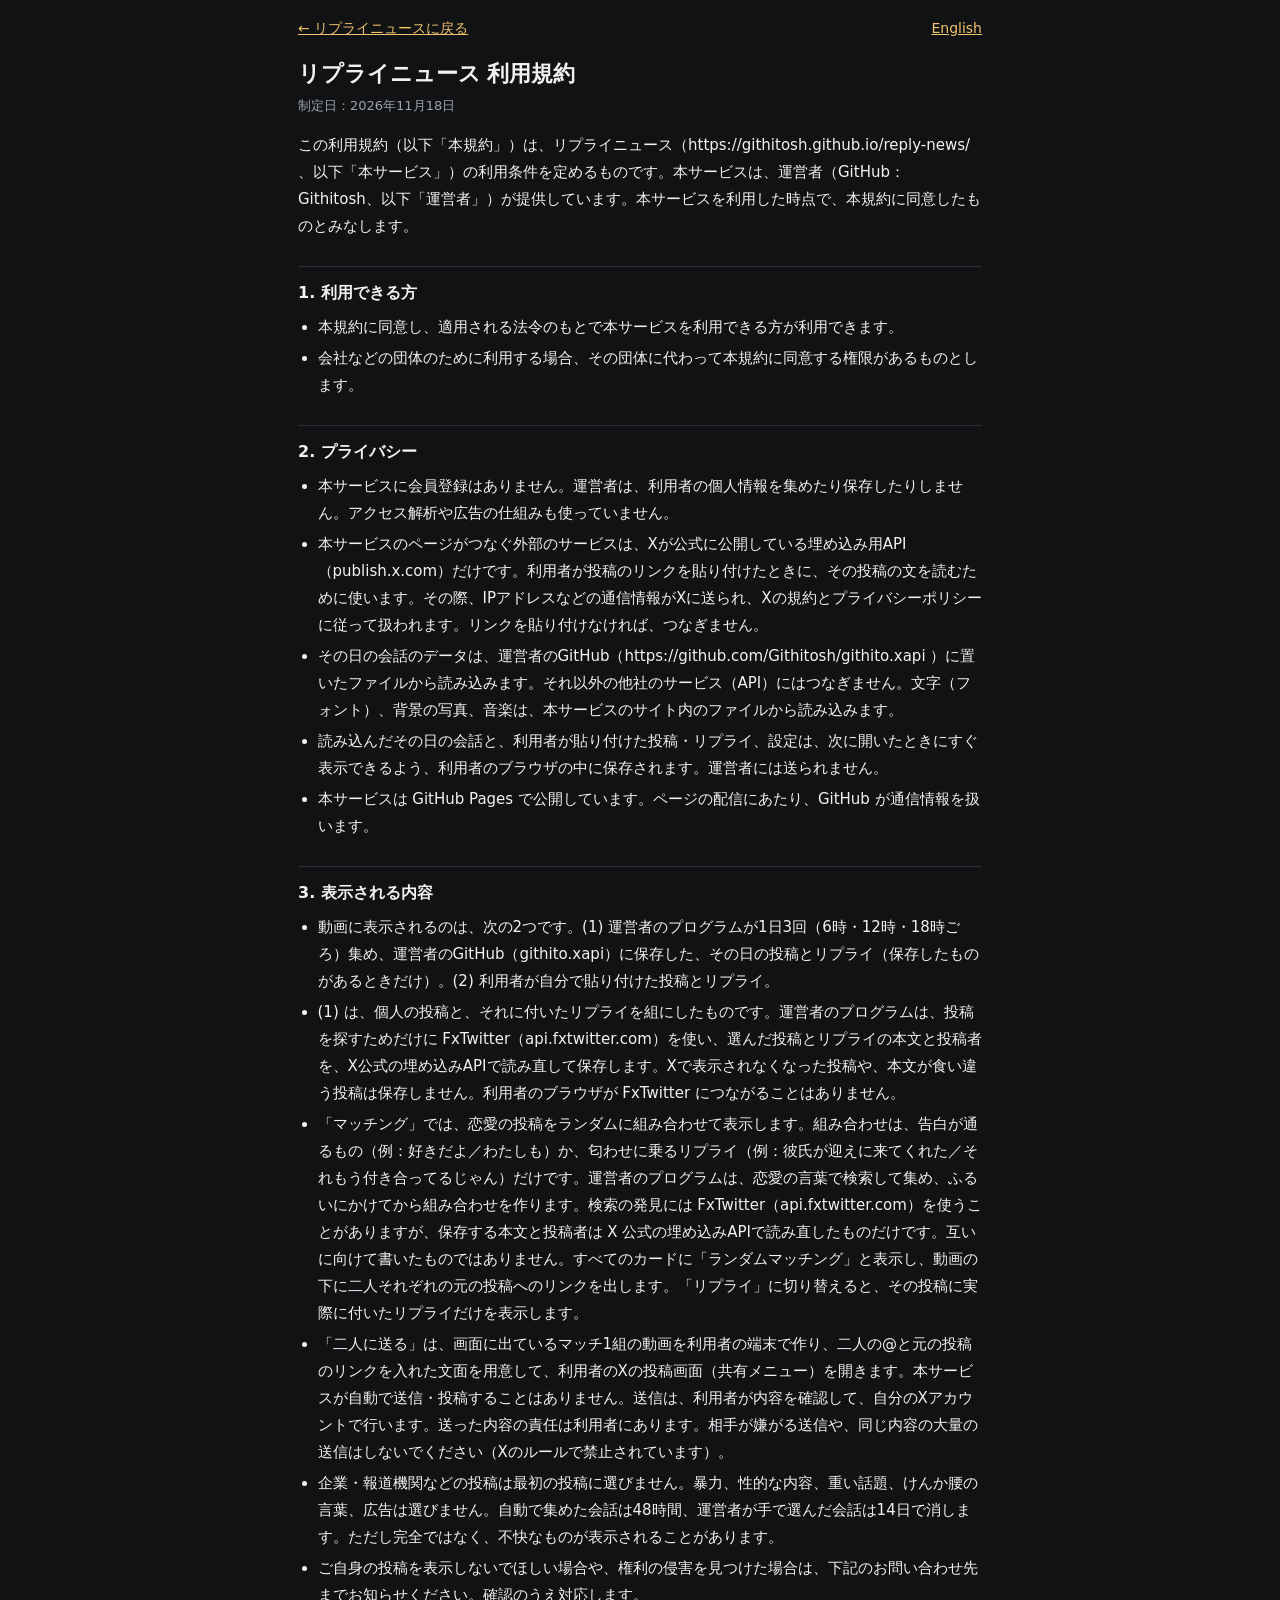
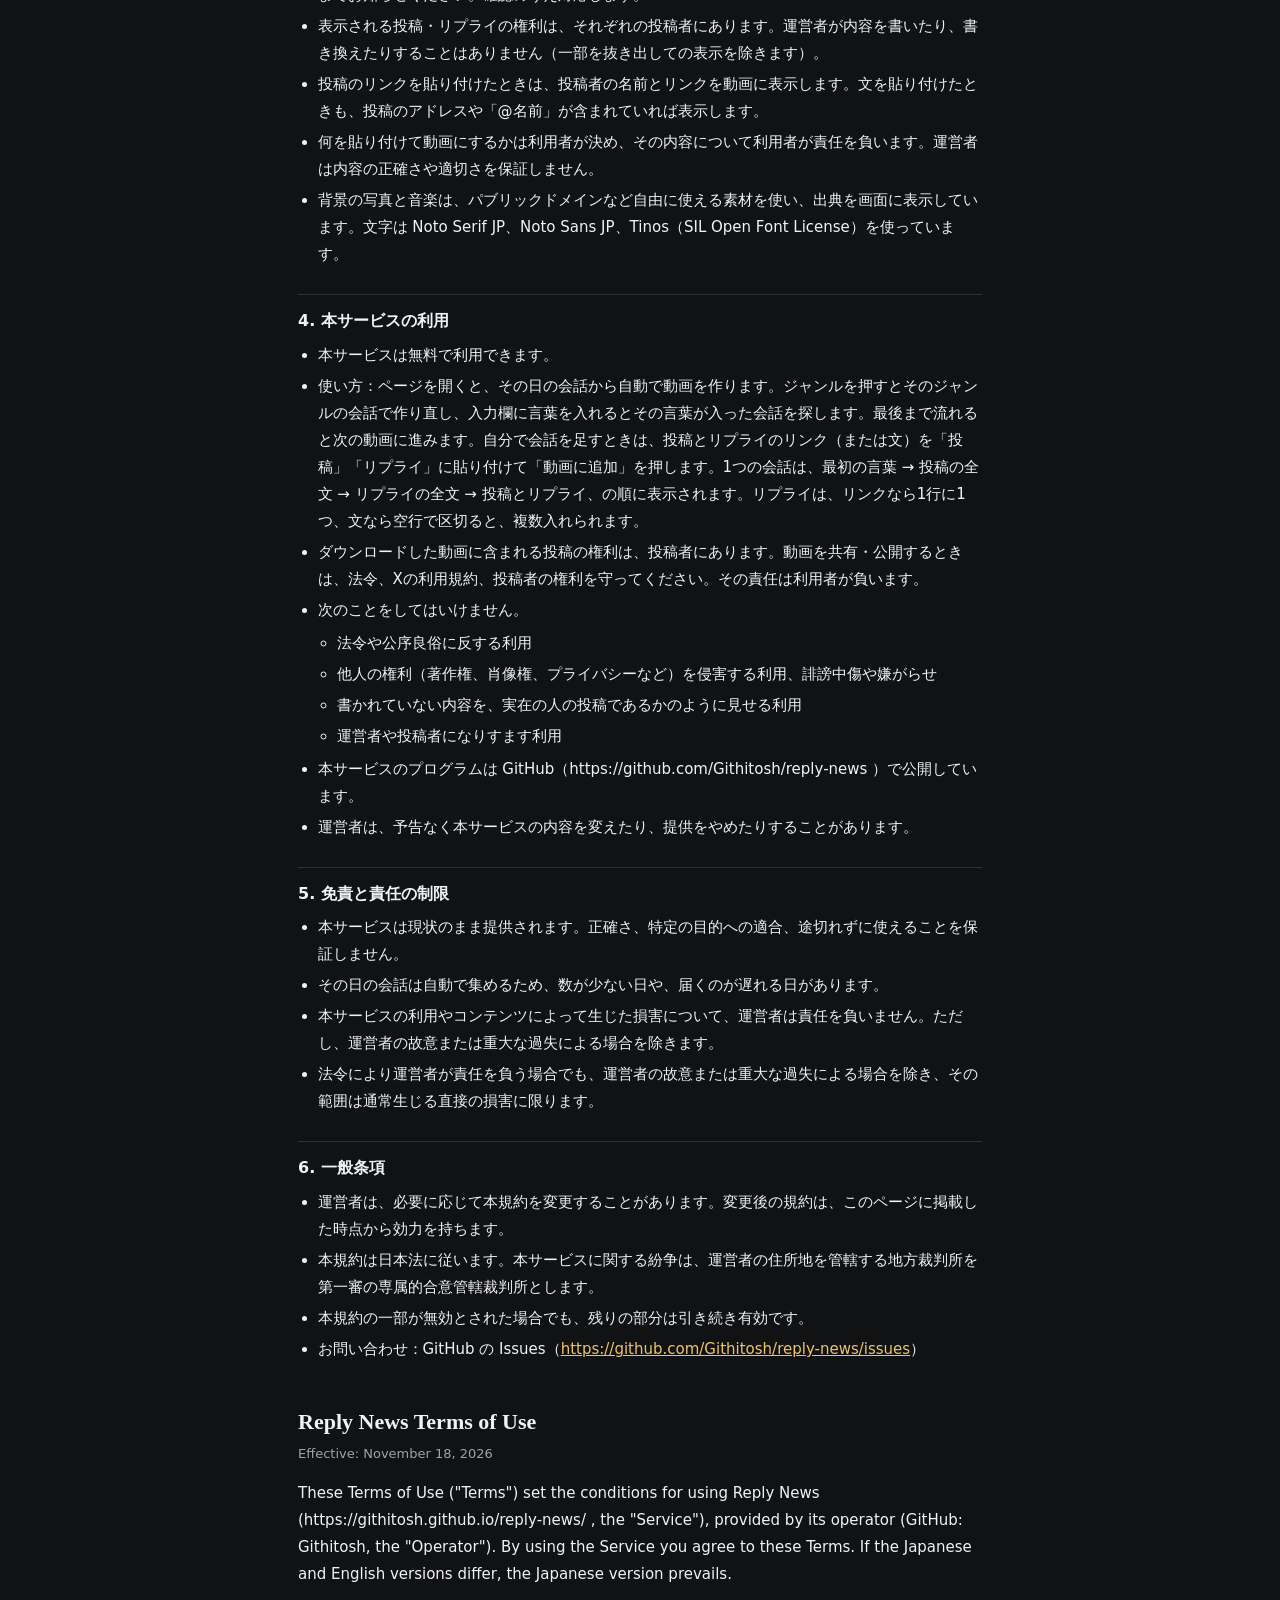
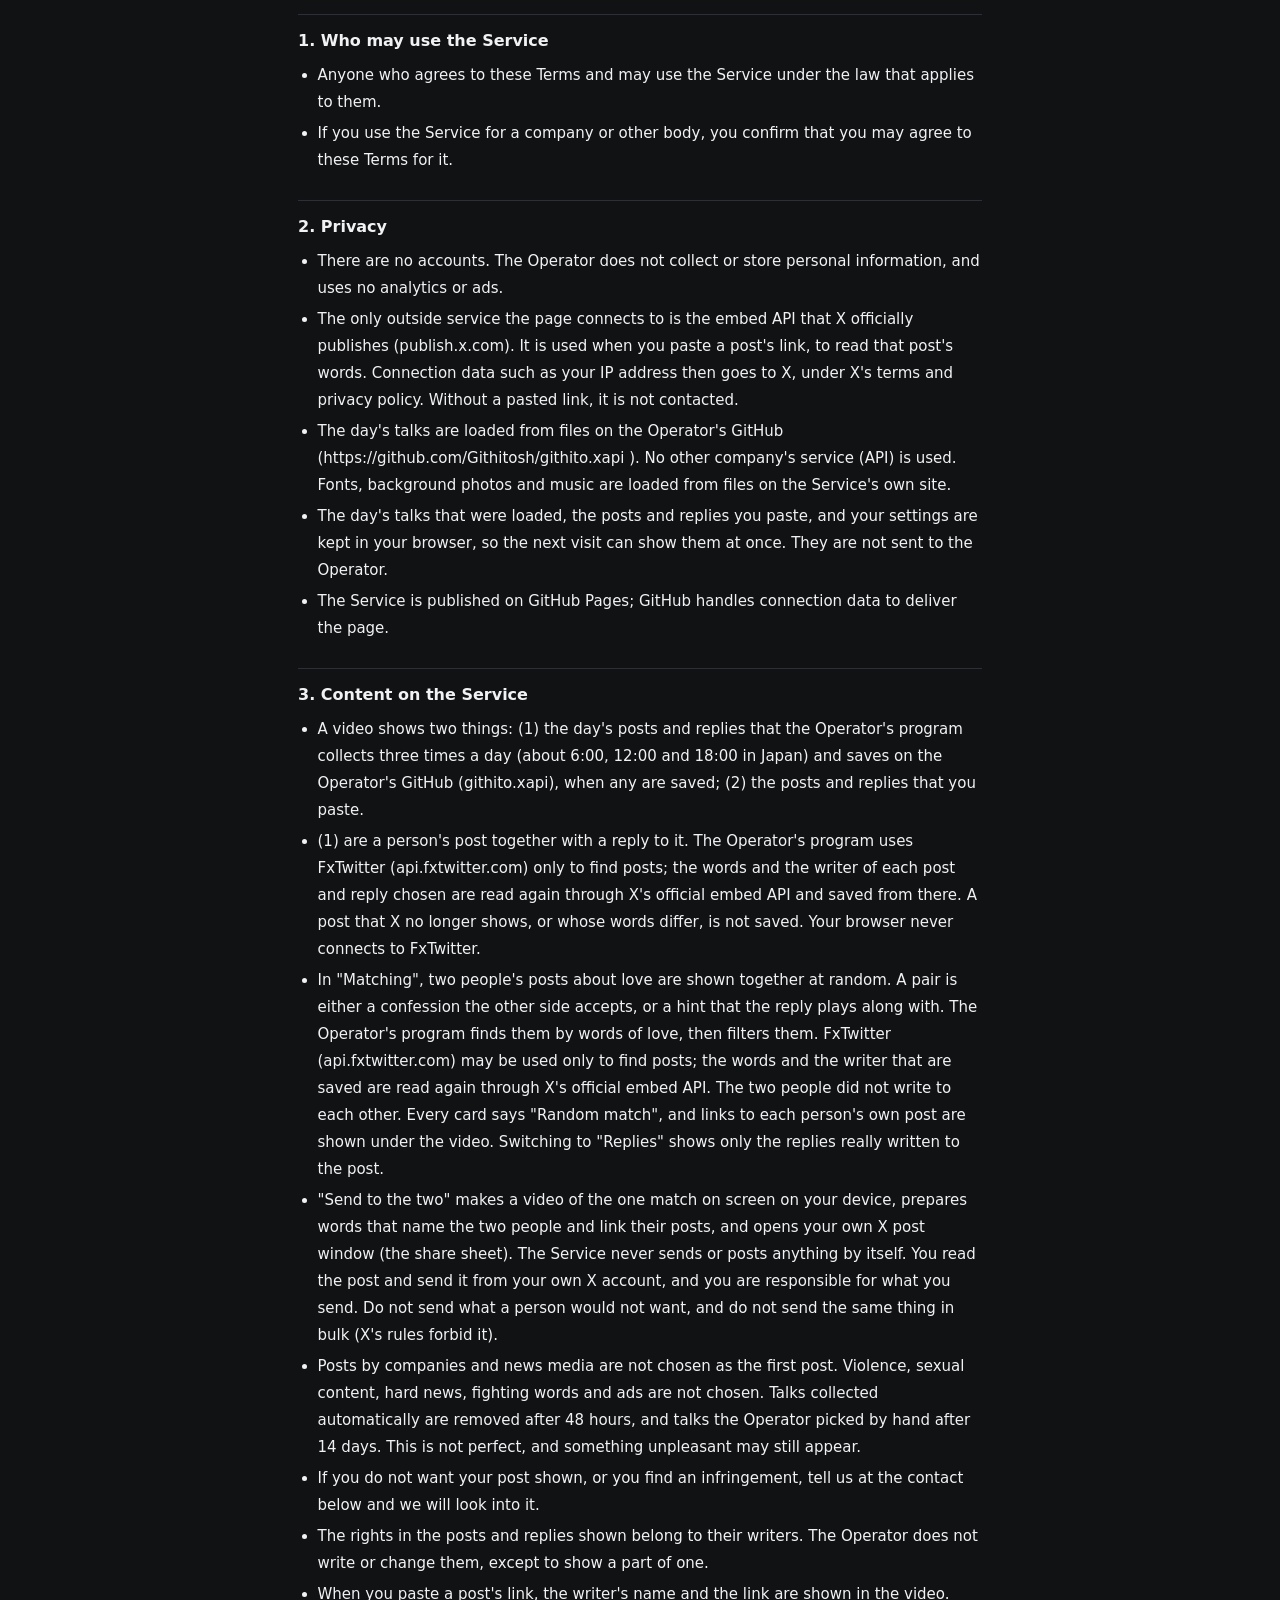
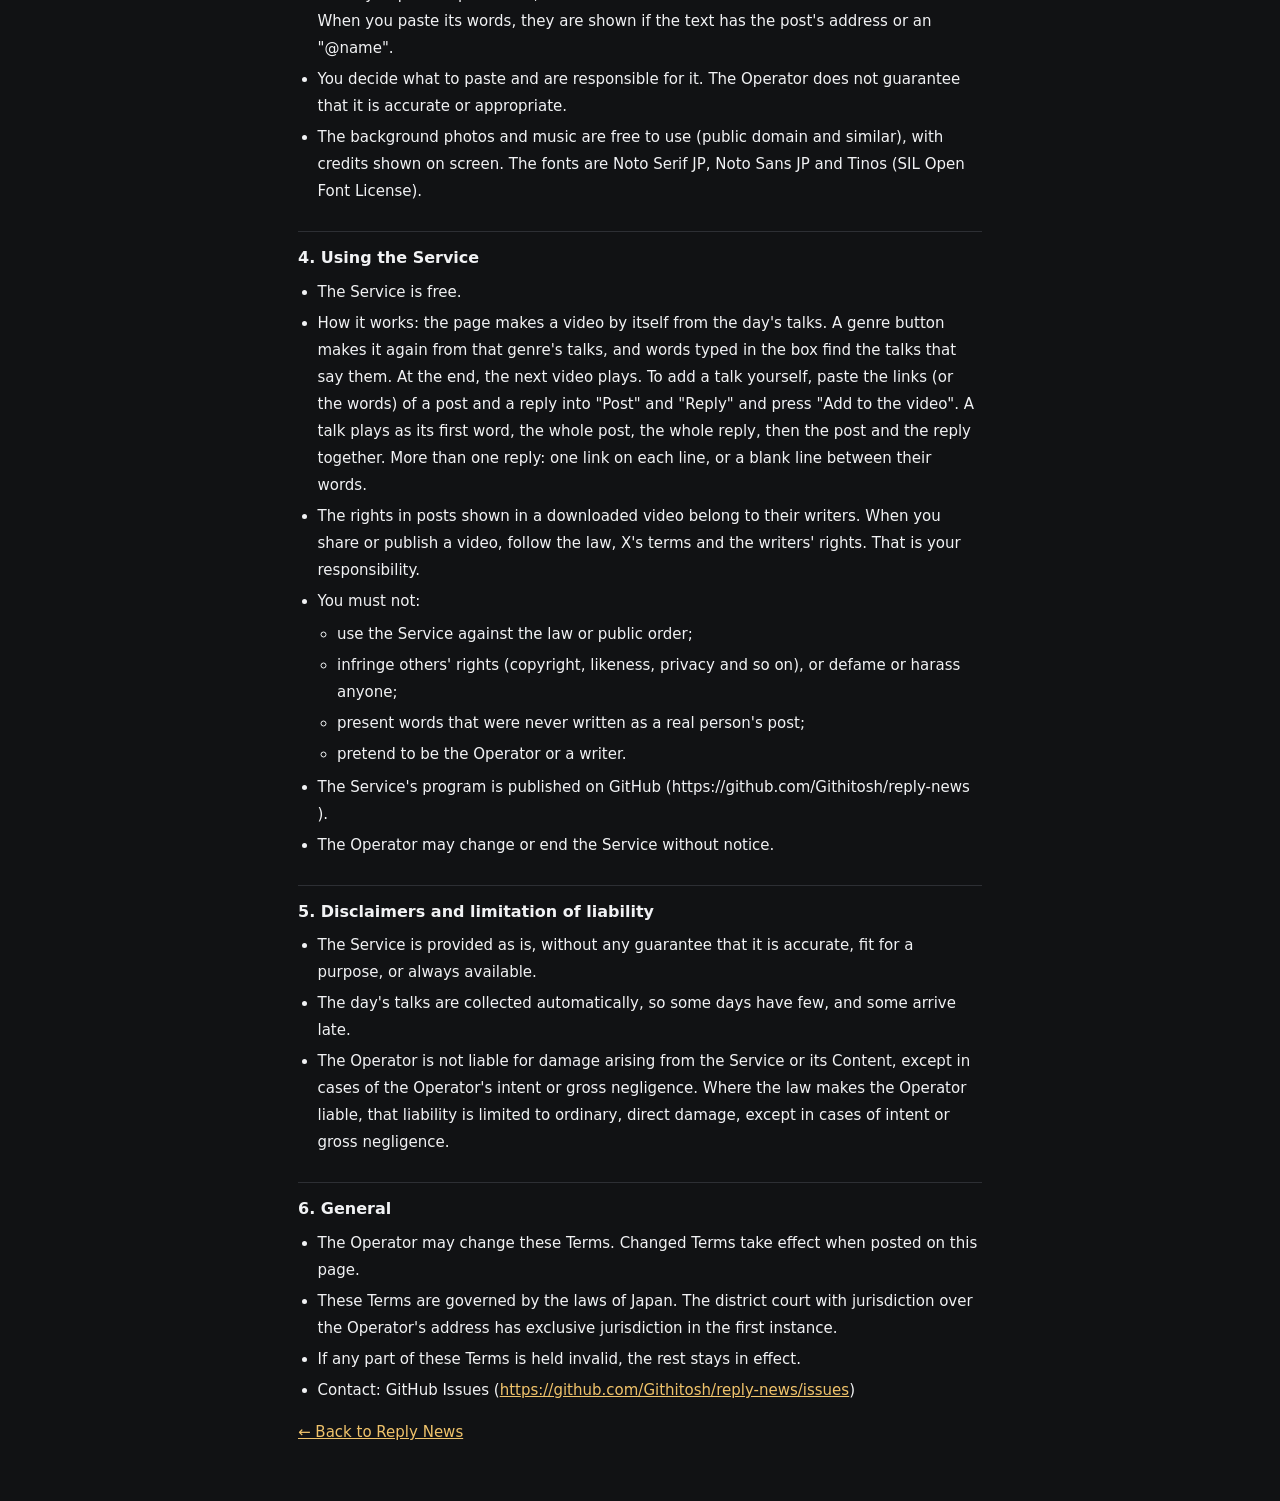
==== commit f02929a0: "Match romance that lands, or a reply that plays along Matching now uses only pairs where a confessio" ====
--- a/terms.html
+++ b/terms.html
@@ -57,7 +57,7 @@
     <ul>
       <li>動画に表示されるのは、次の2つです。(1) 運営者のプログラムが1日3回（6時・12時・18時ごろ）集め、運営者のGitHub（githito.xapi）に保存した、その日の投稿とリプライ（保存したものがあるときだけ）。(2) 利用者が自分で貼り付けた投稿とリプライ。</li>
       <li>(1) は、個人の投稿と、それに付いたリプライを組にしたものです。運営者のプログラムは、投稿を探すためだけに FxTwitter（api.fxtwitter.com）を使い、選んだ投稿とリプライの本文と投稿者を、X公式の埋め込みAPIで読み直して保存します。Xで表示されなくなった投稿や、本文が食い違う投稿は保存しません。利用者のブラウザが FxTwitter につながることはありません。</li>
-      <li>「マッチング」では、二人が別々に書いた短い投稿を、ランダムに組み合わせて表示します。運営者のプログラムは、ランダムな検索で約2000件を集め、ふるいにかけてから組み合わせを作ります。検索の発見には FxTwitter（api.fxtwitter.com）を使うことがありますが、保存する本文と投稿者は X 公式の埋め込みAPIで読み直したものだけです。互いに向けて書いたものではありません。すべてのカードに「ランダムマッチング」と表示し、動画の下に二人それぞれの元の投稿へのリンクを出します。「リプライ」に切り替えると、その投稿に実際に付いたリプライだけを表示します。</li>
+      <li>「マッチング」では、恋愛の投稿をランダムに組み合わせて表示します。組み合わせは、告白が通るもの（例：好きだよ／わたしも）か、匂わせに乗るリプライ（例：彼氏が迎えに来てくれた／それもう付き合ってるじゃん）だけです。運営者のプログラムは、恋愛の言葉で検索して集め、ふるいにかけてから組み合わせを作ります。検索の発見には FxTwitter（api.fxtwitter.com）を使うことがありますが、保存する本文と投稿者は X 公式の埋め込みAPIで読み直したものだけです。互いに向けて書いたものではありません。すべてのカードに「ランダムマッチング」と表示し、動画の下に二人それぞれの元の投稿へのリンクを出します。「リプライ」に切り替えると、その投稿に実際に付いたリプライだけを表示します。</li>
       <li>「二人に送る」は、画面に出ているマッチ1組の動画を利用者の端末で作り、二人の@と元の投稿のリンクを入れた文面を用意して、利用者のXの投稿画面（共有メニュー）を開きます。本サービスが自動で送信・投稿することはありません。送信は、利用者が内容を確認して、自分のXアカウントで行います。送った内容の責任は利用者にあります。相手が嫌がる送信や、同じ内容の大量の送信はしないでください（Xのルールで禁止されています）。</li>
       <li>企業・報道機関などの投稿は最初の投稿に選びません。暴力、性的な内容、重い話題、けんか腰の言葉、広告は選びません。自動で集めた会話は48時間、運営者が手で選んだ会話は14日で消します。ただし完全ではなく、不快なものが表示されることがあります。</li>
       <li>ご自身の投稿を表示しないでほしい場合や、権利の侵害を見つけた場合は、下記のお問い合わせ先までお知らせください。確認のうえ対応します。</li>
@@ -125,7 +125,7 @@
     <ul>
       <li>A video shows two things: (1) the day's posts and replies that the Operator's program collects three times a day (about 6:00, 12:00 and 18:00 in Japan) and saves on the Operator's GitHub (githito.xapi), when any are saved; (2) the posts and replies that you paste.</li>
       <li>(1) are a person's post together with a reply to it. The Operator's program uses FxTwitter (api.fxtwitter.com) only to find posts; the words and the writer of each post and reply chosen are read again through X's official embed API and saved from there. A post that X no longer shows, or whose words differ, is not saved. Your browser never connects to FxTwitter.</li>
-      <li>In "Matching", a person's post about love is shown with a reply that another person wrote <strong>to a different post</strong>, put together at random. The Operator's program finds posts about love by words of love, and leaves out partner seeking and invitations, married life and children, anything of the body, anything pointing at school, and posts from accounts less than a year old. The two people did not talk to each other. Every card that shows a post or a reply says "Random match", and links to each person's own post are shown under the video. Only short replies with no subject of their own (a laugh, a surprise) are matched. Switching to "Replies" shows only the replies really written to the post.</li>
+      <li>In "Matching", two people's posts about love are shown together at random. A pair is either a confession the other side accepts, or a hint that the reply plays along with. The Operator's program finds them by words of love, then filters them. FxTwitter (api.fxtwitter.com) may be used only to find posts; the words and the writer that are saved are read again through X's official embed API. The two people did not write to each other. Every card says "Random match", and links to each person's own post are shown under the video. Switching to "Replies" shows only the replies really written to the post.</li>
       <li>"Send to the two" makes a video of the one match on screen on your device, prepares words that name the two people and link their posts, and opens your own X post window (the share sheet). The Service never sends or posts anything by itself. You read the post and send it from your own X account, and you are responsible for what you send. Do not send what a person would not want, and do not send the same thing in bulk (X's rules forbid it).</li>
       <li>Posts by companies and news media are not chosen as the first post. Violence, sexual content, hard news, fighting words and ads are not chosen. Talks collected automatically are removed after 48 hours, and talks the Operator picked by hand after 14 days. This is not perfect, and something unpleasant may still appear.</li>
       <li>If you do not want your post shown, or you find an infringement, tell us at the contact below and we will look into it.</li>
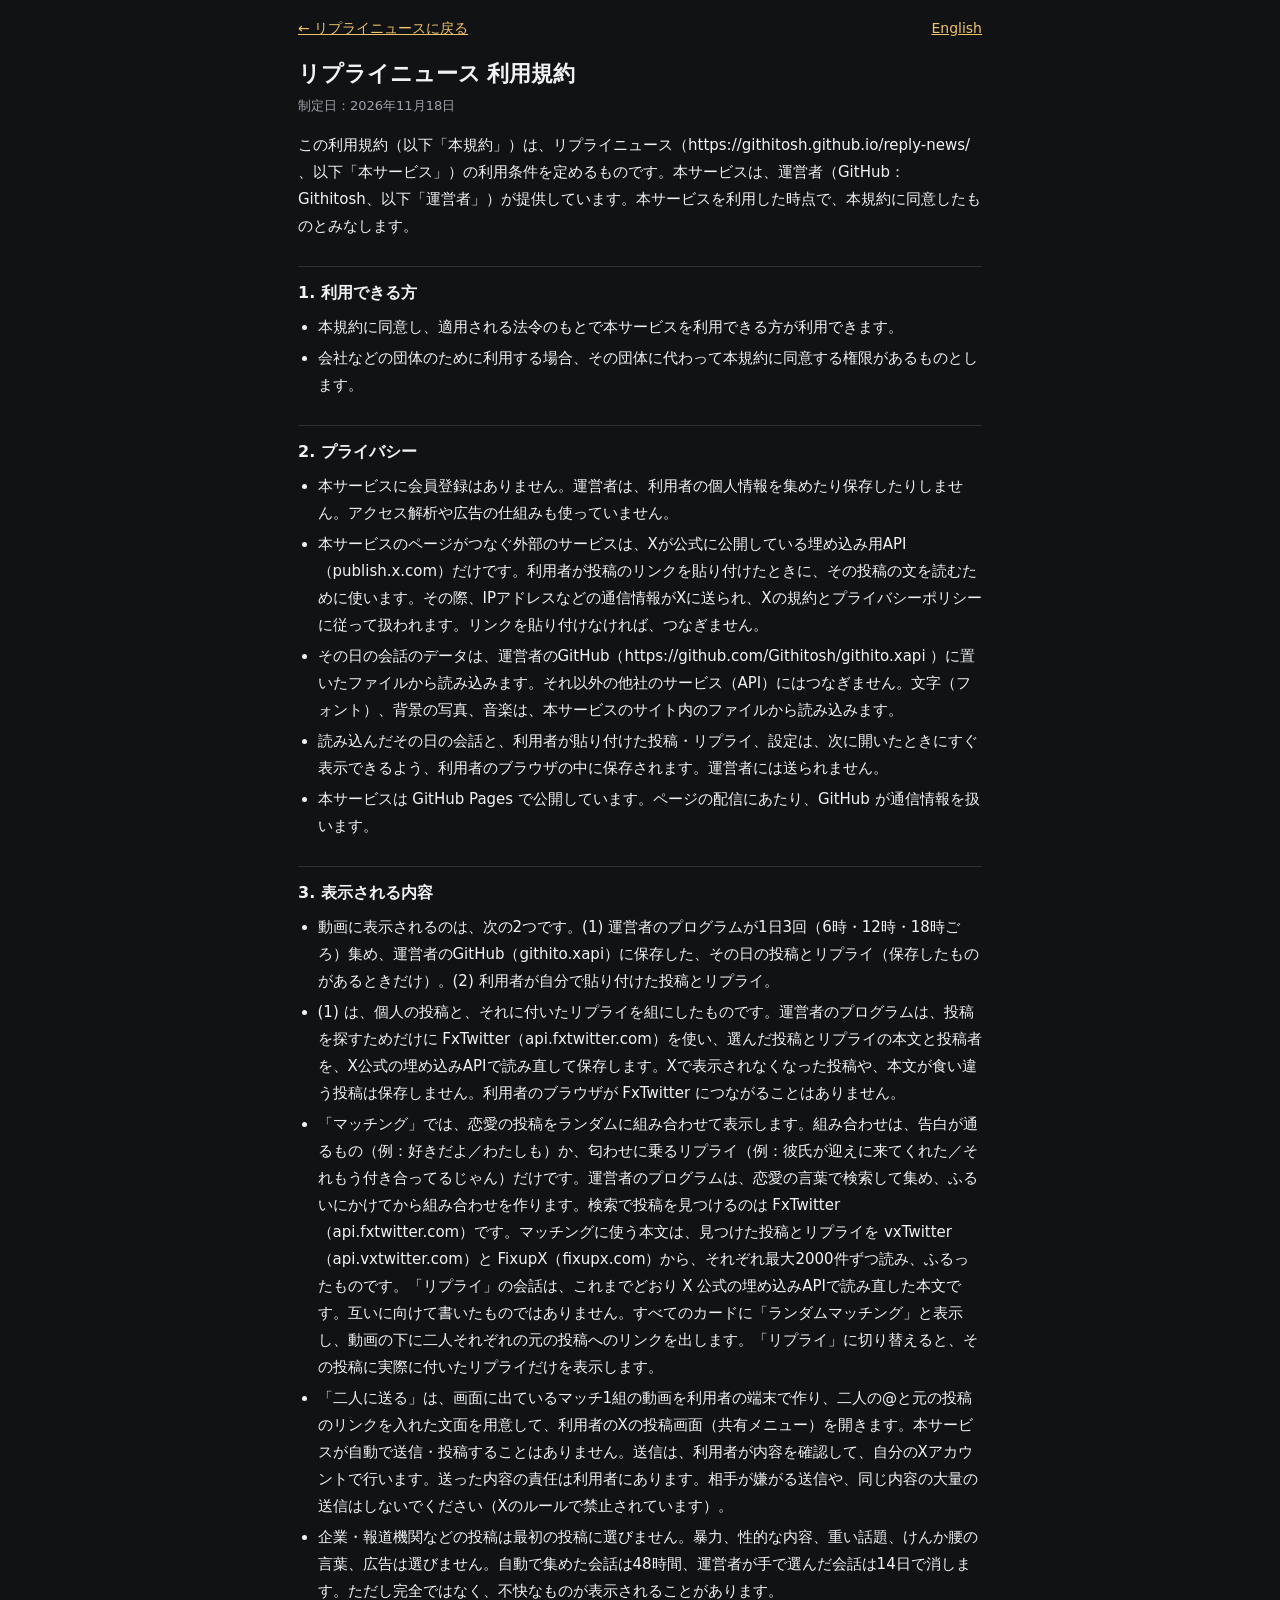
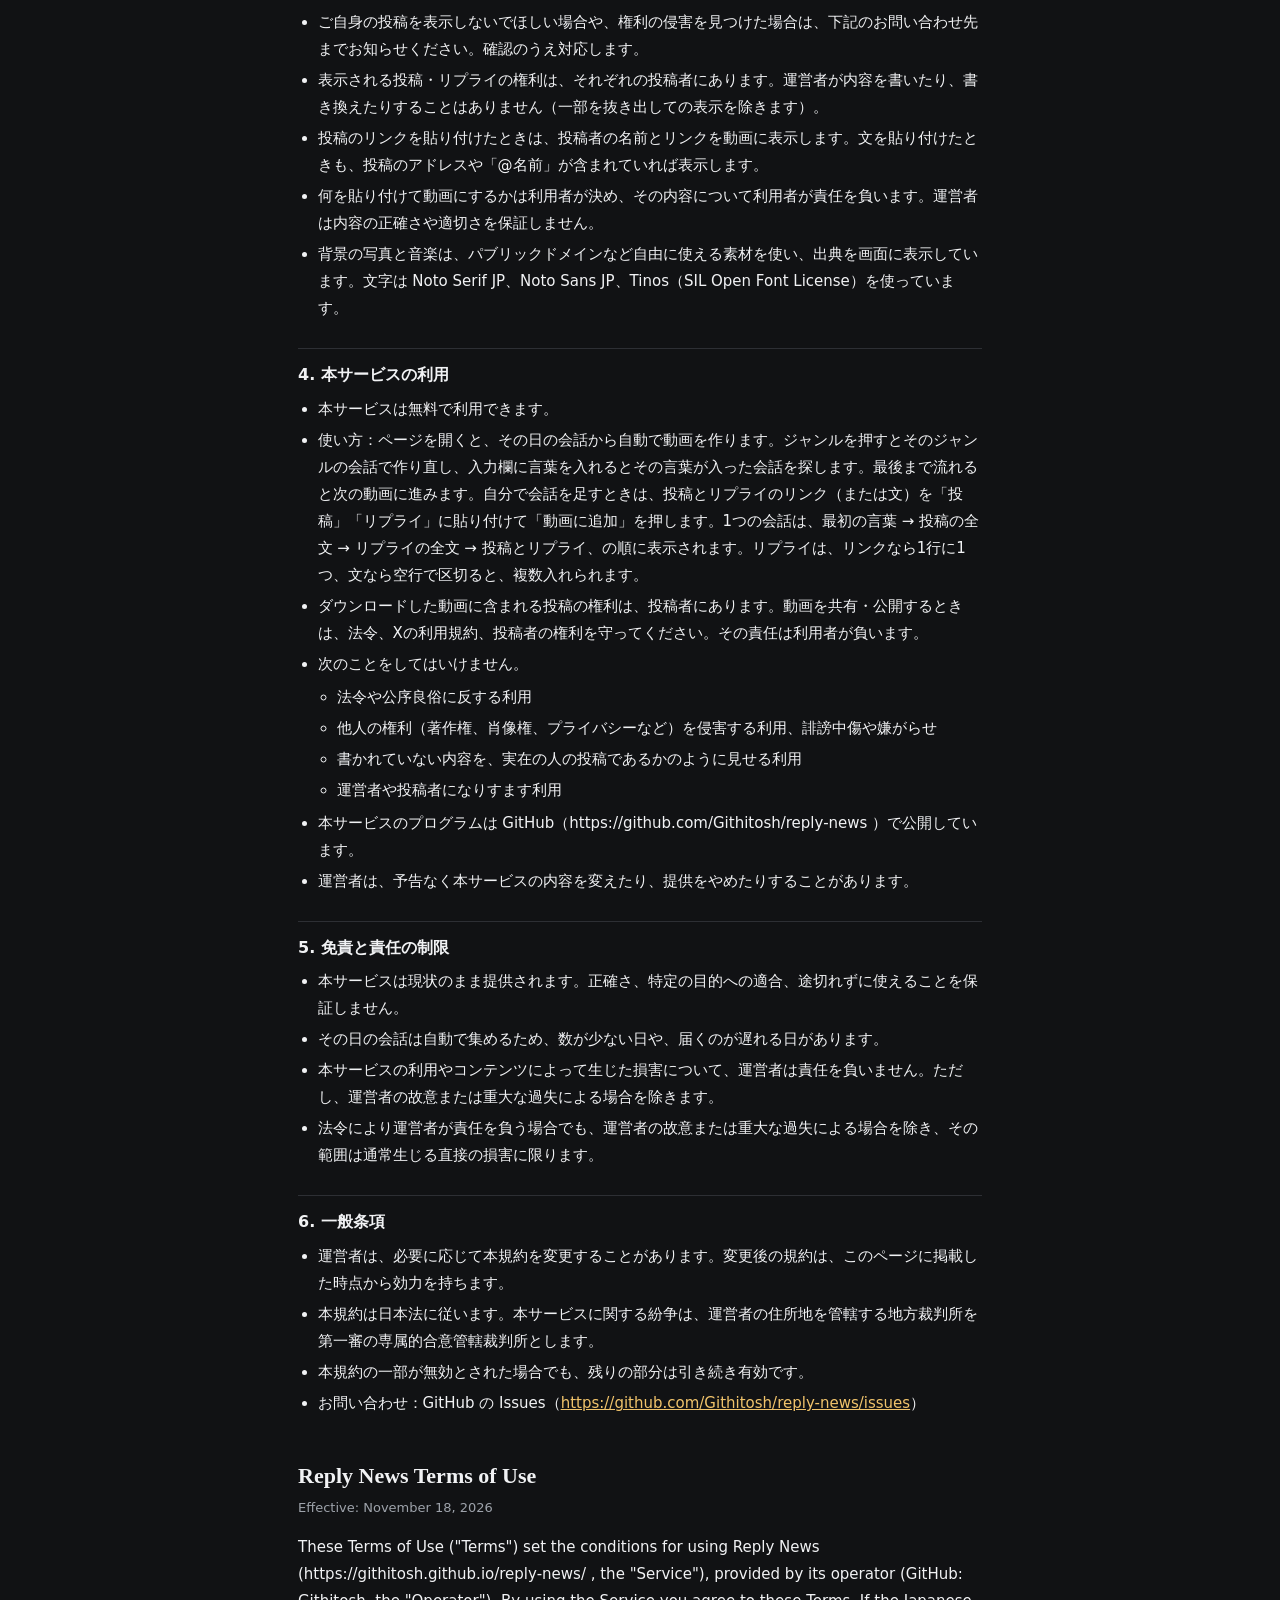
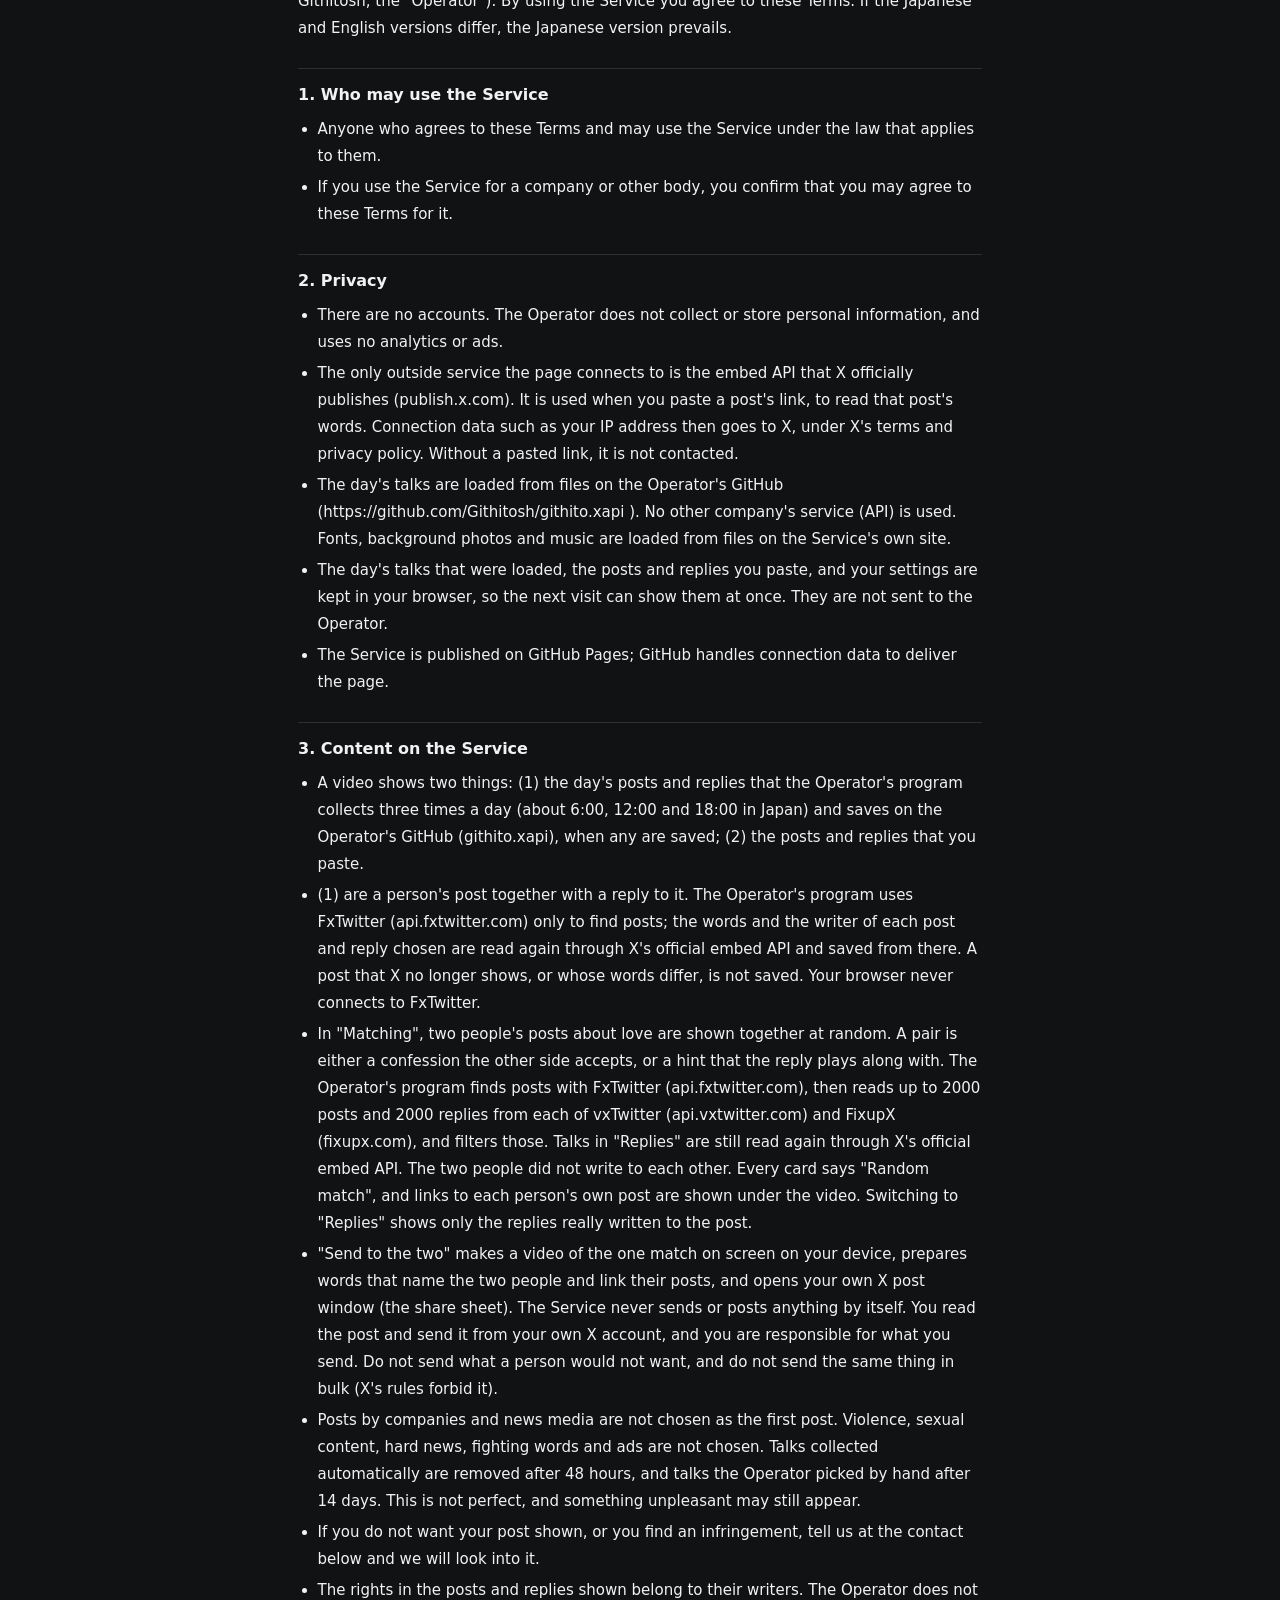
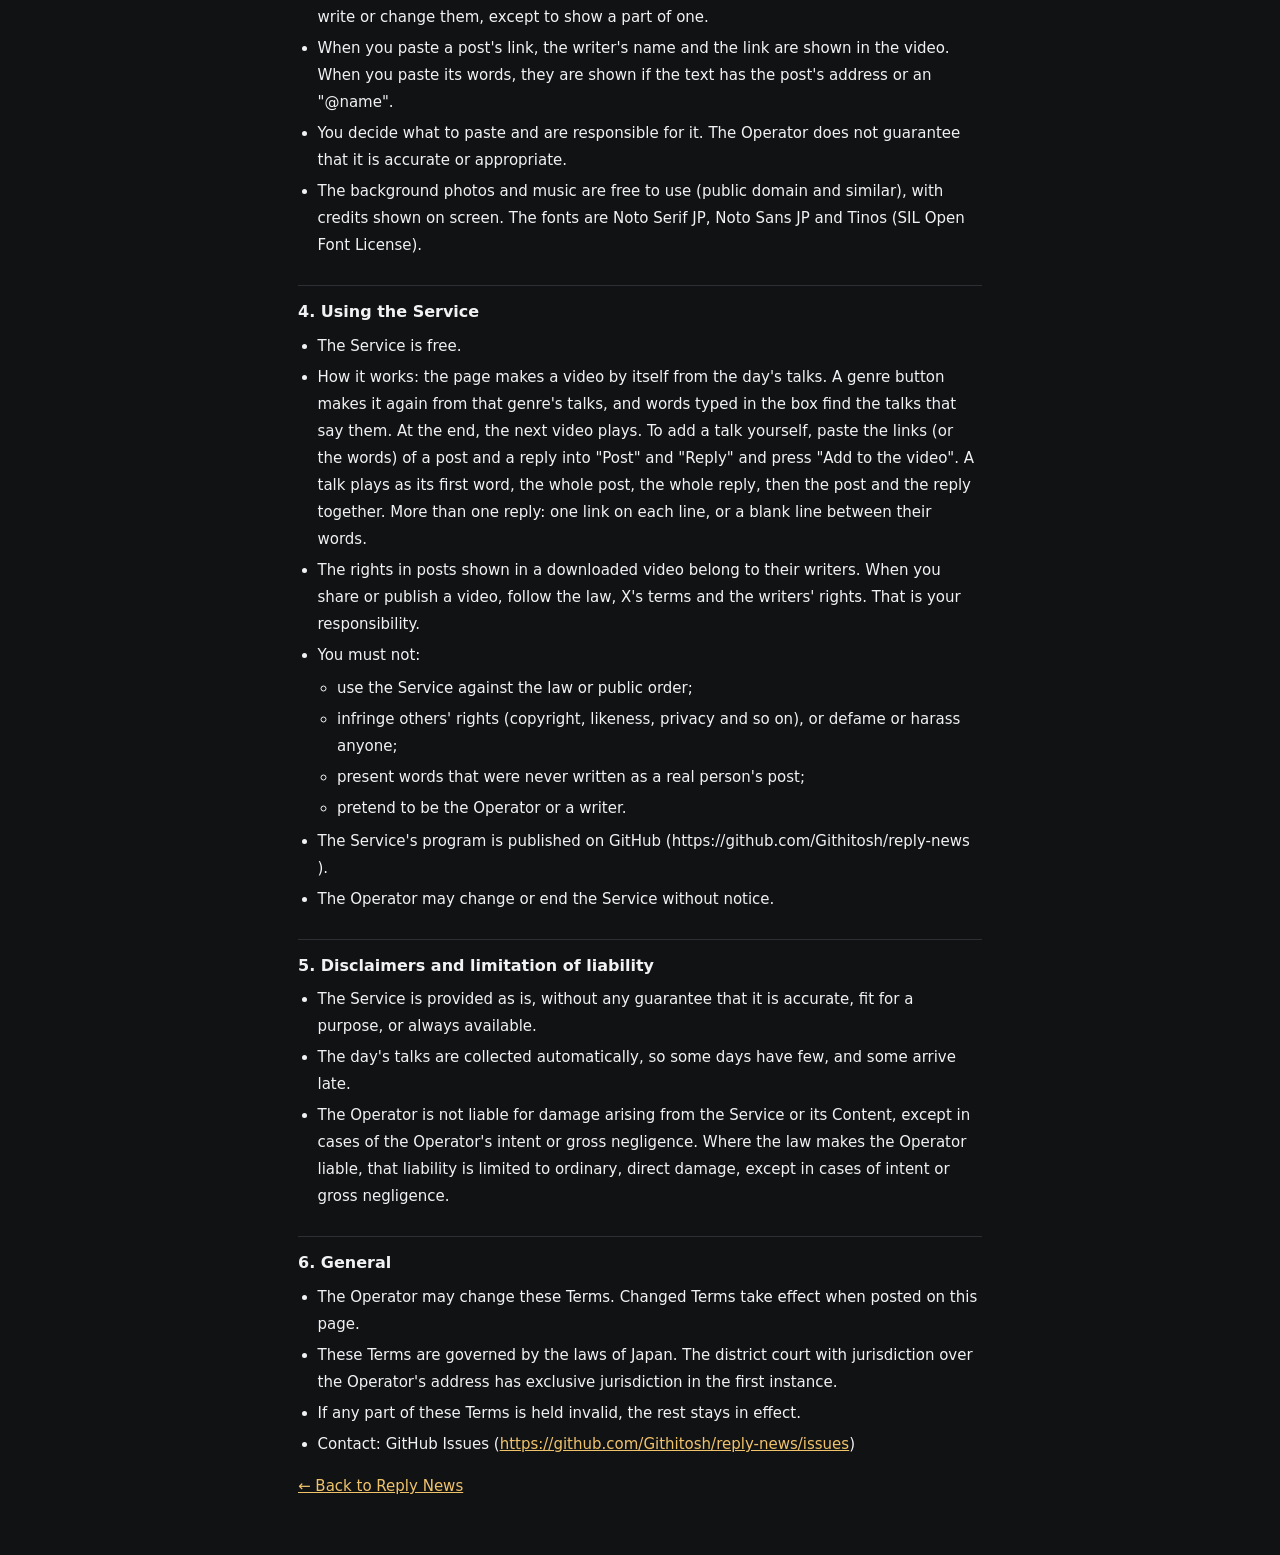
==== commit 8397af61: "Describe vxTwitter and FixupX as the matching sources Matching text is read from those two hosts aft" ====
--- a/terms.html
+++ b/terms.html
@@ -57,7 +57,7 @@
     <ul>
       <li>動画に表示されるのは、次の2つです。(1) 運営者のプログラムが1日3回（6時・12時・18時ごろ）集め、運営者のGitHub（githito.xapi）に保存した、その日の投稿とリプライ（保存したものがあるときだけ）。(2) 利用者が自分で貼り付けた投稿とリプライ。</li>
       <li>(1) は、個人の投稿と、それに付いたリプライを組にしたものです。運営者のプログラムは、投稿を探すためだけに FxTwitter（api.fxtwitter.com）を使い、選んだ投稿とリプライの本文と投稿者を、X公式の埋め込みAPIで読み直して保存します。Xで表示されなくなった投稿や、本文が食い違う投稿は保存しません。利用者のブラウザが FxTwitter につながることはありません。</li>
-      <li>「マッチング」では、恋愛の投稿をランダムに組み合わせて表示します。組み合わせは、告白が通るもの（例：好きだよ／わたしも）か、匂わせに乗るリプライ（例：彼氏が迎えに来てくれた／それもう付き合ってるじゃん）だけです。運営者のプログラムは、恋愛の言葉で検索して集め、ふるいにかけてから組み合わせを作ります。検索の発見には FxTwitter（api.fxtwitter.com）を使うことがありますが、保存する本文と投稿者は X 公式の埋め込みAPIで読み直したものだけです。互いに向けて書いたものではありません。すべてのカードに「ランダムマッチング」と表示し、動画の下に二人それぞれの元の投稿へのリンクを出します。「リプライ」に切り替えると、その投稿に実際に付いたリプライだけを表示します。</li>
+      <li>「マッチング」では、恋愛の投稿をランダムに組み合わせて表示します。組み合わせは、告白が通るもの（例：好きだよ／わたしも）か、匂わせに乗るリプライ（例：彼氏が迎えに来てくれた／それもう付き合ってるじゃん）だけです。運営者のプログラムは、恋愛の言葉で検索して集め、ふるいにかけてから組み合わせを作ります。検索で投稿を見つけるのは FxTwitter（api.fxtwitter.com）です。マッチングに使う本文は、見つけた投稿とリプライを vxTwitter（api.vxtwitter.com）と FixupX（fixupx.com）から、それぞれ最大2000件ずつ読み、ふるったものです。「リプライ」の会話は、これまでどおり X 公式の埋め込みAPIで読み直した本文です。互いに向けて書いたものではありません。すべてのカードに「ランダムマッチング」と表示し、動画の下に二人それぞれの元の投稿へのリンクを出します。「リプライ」に切り替えると、その投稿に実際に付いたリプライだけを表示します。</li>
       <li>「二人に送る」は、画面に出ているマッチ1組の動画を利用者の端末で作り、二人の@と元の投稿のリンクを入れた文面を用意して、利用者のXの投稿画面（共有メニュー）を開きます。本サービスが自動で送信・投稿することはありません。送信は、利用者が内容を確認して、自分のXアカウントで行います。送った内容の責任は利用者にあります。相手が嫌がる送信や、同じ内容の大量の送信はしないでください（Xのルールで禁止されています）。</li>
       <li>企業・報道機関などの投稿は最初の投稿に選びません。暴力、性的な内容、重い話題、けんか腰の言葉、広告は選びません。自動で集めた会話は48時間、運営者が手で選んだ会話は14日で消します。ただし完全ではなく、不快なものが表示されることがあります。</li>
       <li>ご自身の投稿を表示しないでほしい場合や、権利の侵害を見つけた場合は、下記のお問い合わせ先までお知らせください。確認のうえ対応します。</li>
@@ -125,7 +125,7 @@
     <ul>
       <li>A video shows two things: (1) the day's posts and replies that the Operator's program collects three times a day (about 6:00, 12:00 and 18:00 in Japan) and saves on the Operator's GitHub (githito.xapi), when any are saved; (2) the posts and replies that you paste.</li>
       <li>(1) are a person's post together with a reply to it. The Operator's program uses FxTwitter (api.fxtwitter.com) only to find posts; the words and the writer of each post and reply chosen are read again through X's official embed API and saved from there. A post that X no longer shows, or whose words differ, is not saved. Your browser never connects to FxTwitter.</li>
-      <li>In "Matching", two people's posts about love are shown together at random. A pair is either a confession the other side accepts, or a hint that the reply plays along with. The Operator's program finds them by words of love, then filters them. FxTwitter (api.fxtwitter.com) may be used only to find posts; the words and the writer that are saved are read again through X's official embed API. The two people did not write to each other. Every card says "Random match", and links to each person's own post are shown under the video. Switching to "Replies" shows only the replies really written to the post.</li>
+      <li>In "Matching", two people's posts about love are shown together at random. A pair is either a confession the other side accepts, or a hint that the reply plays along with. The Operator's program finds posts with FxTwitter (api.fxtwitter.com), then reads up to 2000 posts and 2000 replies from each of vxTwitter (api.vxtwitter.com) and FixupX (fixupx.com), and filters those. Talks in "Replies" are still read again through X's official embed API. The two people did not write to each other. Every card says "Random match", and links to each person's own post are shown under the video. Switching to "Replies" shows only the replies really written to the post.</li>
       <li>"Send to the two" makes a video of the one match on screen on your device, prepares words that name the two people and link their posts, and opens your own X post window (the share sheet). The Service never sends or posts anything by itself. You read the post and send it from your own X account, and you are responsible for what you send. Do not send what a person would not want, and do not send the same thing in bulk (X's rules forbid it).</li>
       <li>Posts by companies and news media are not chosen as the first post. Violence, sexual content, hard news, fighting words and ads are not chosen. Talks collected automatically are removed after 48 hours, and talks the Operator picked by hand after 14 days. This is not perfect, and something unpleasant may still appear.</li>
       <li>If you do not want your post shown, or you find an infringement, tell us at the contact below and we will look into it.</li>
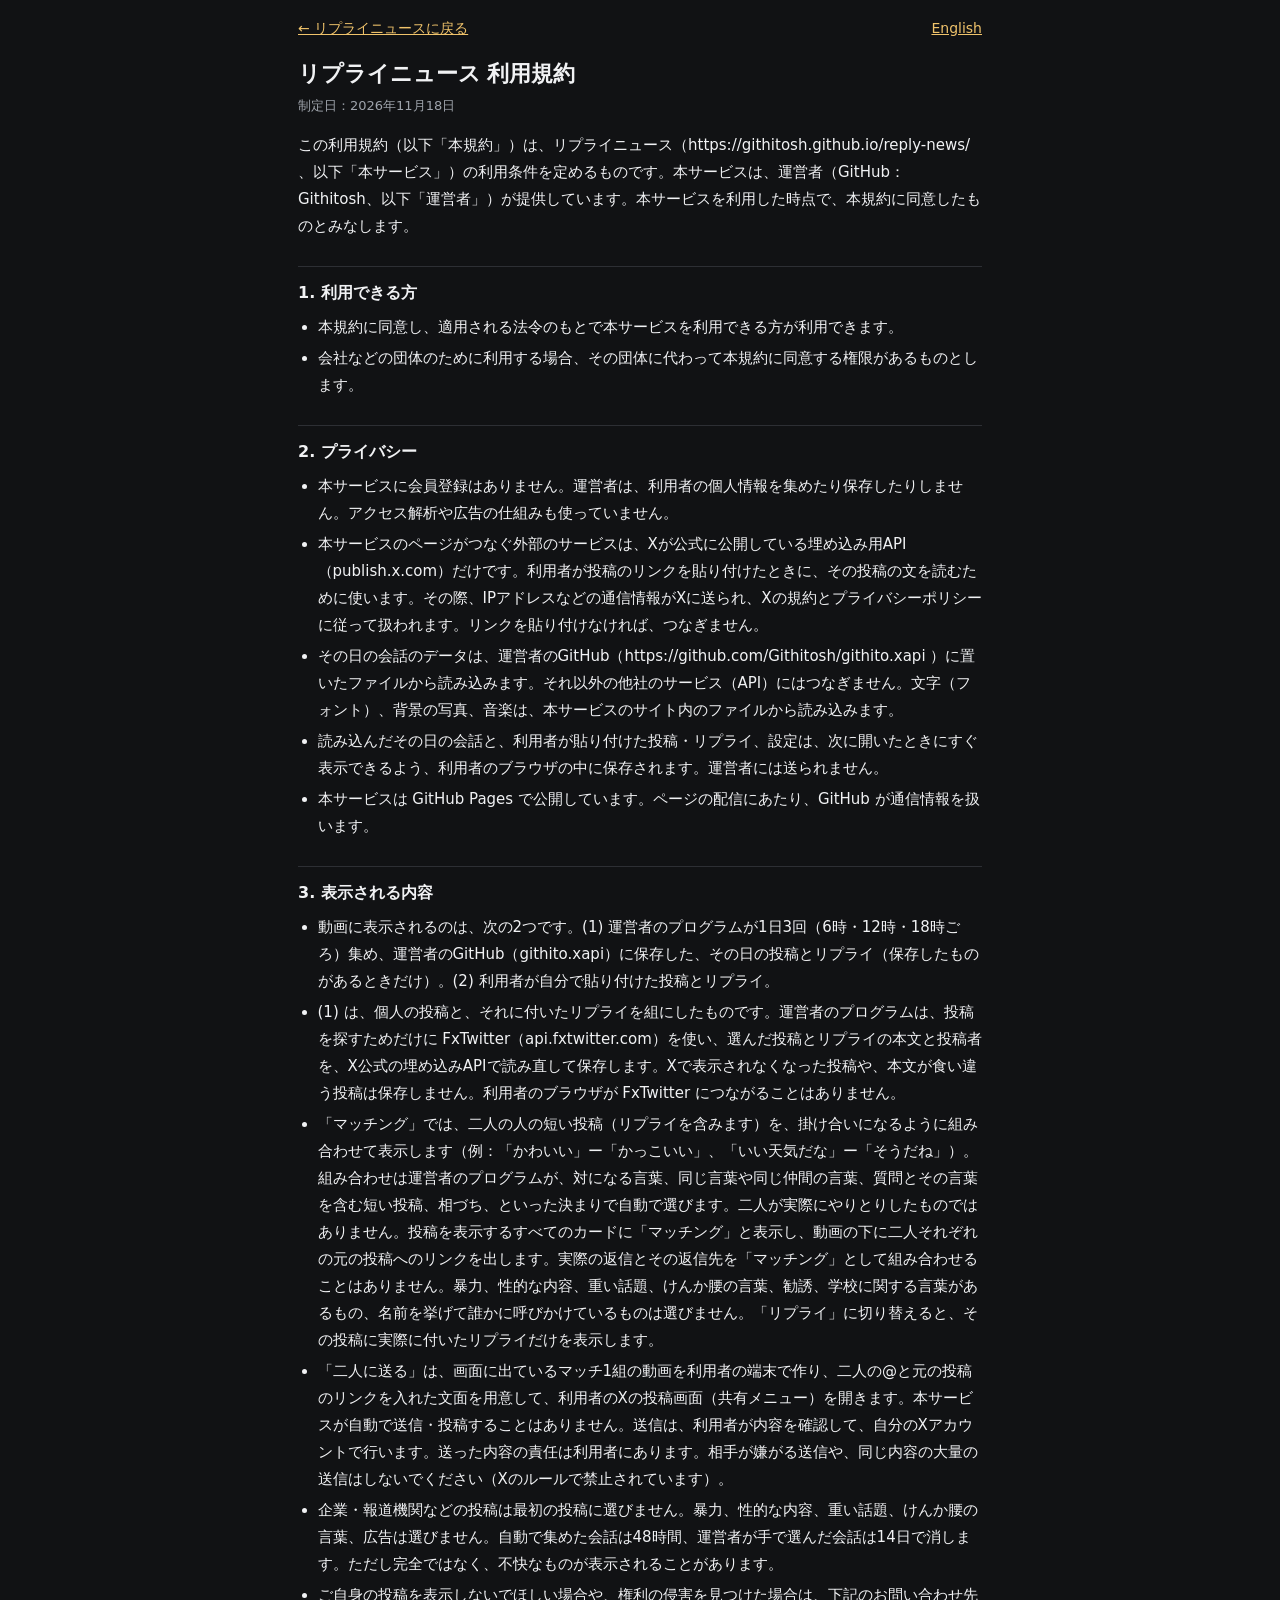
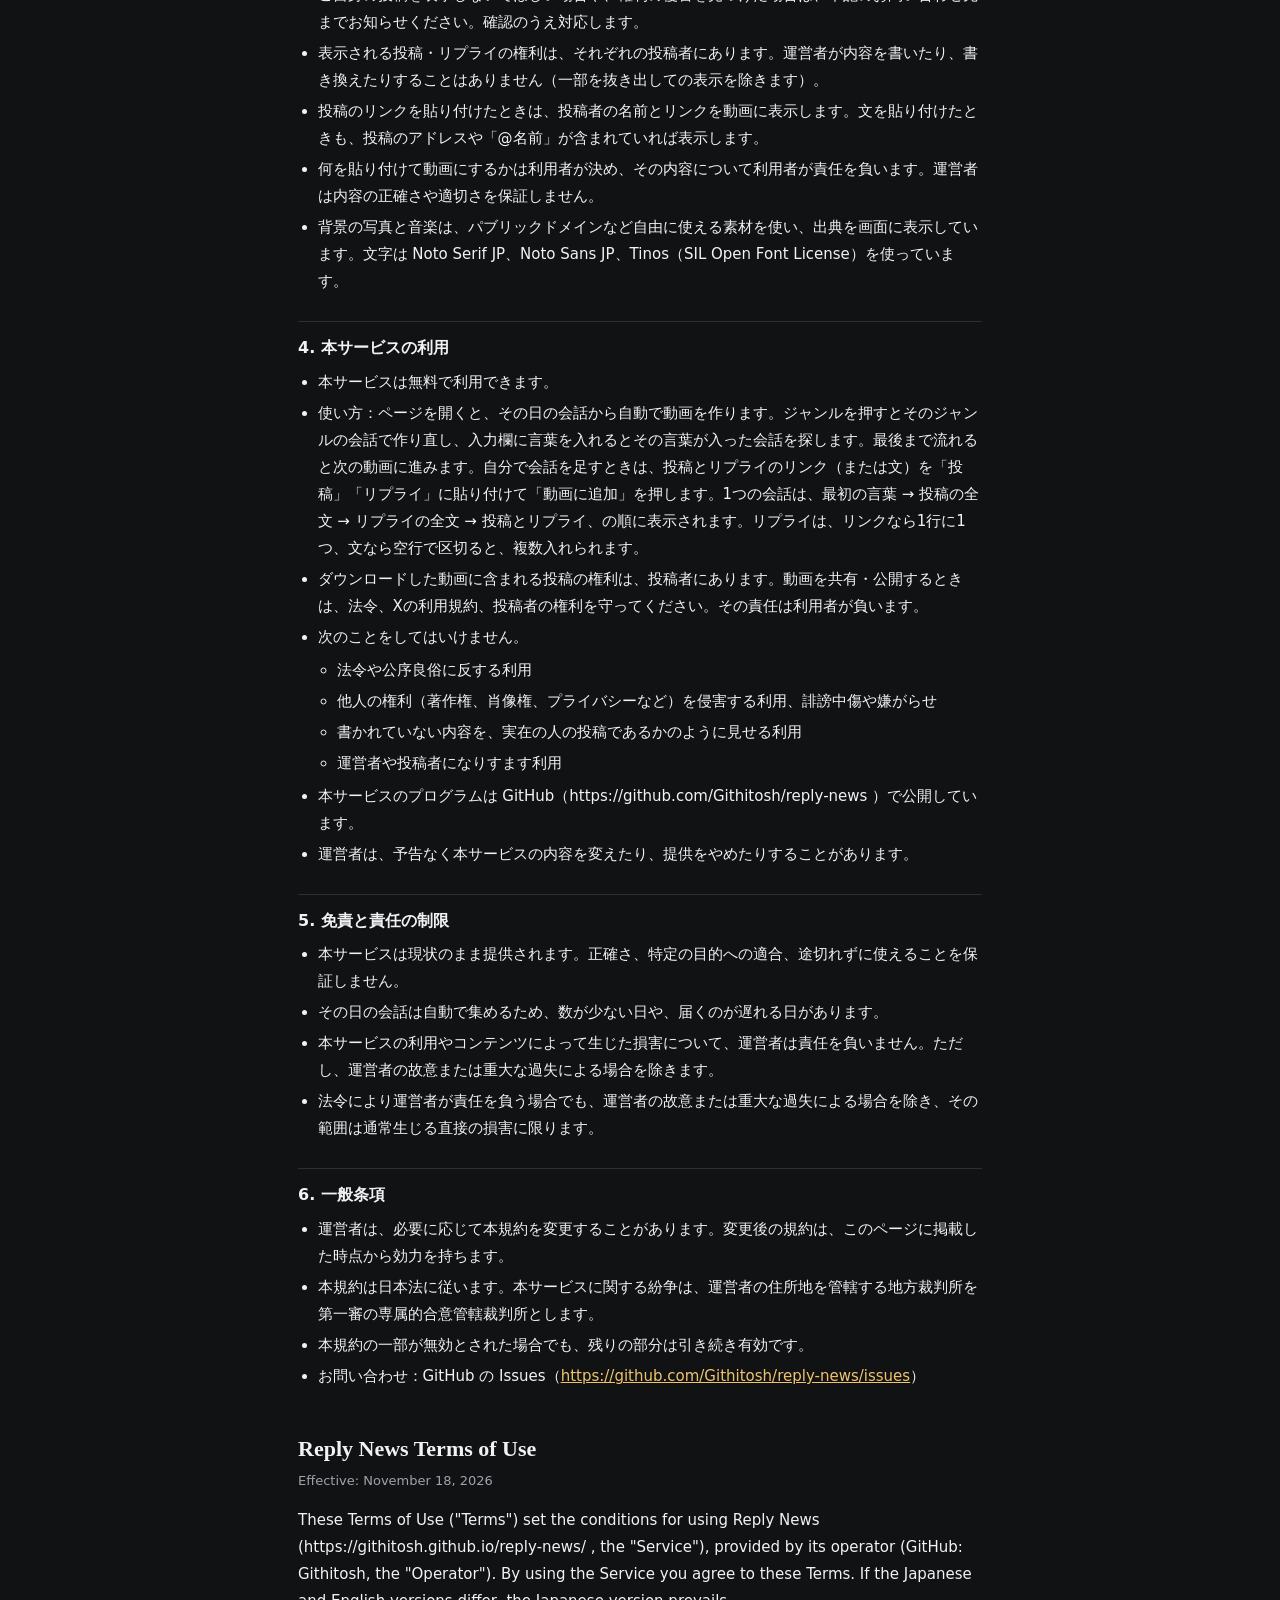
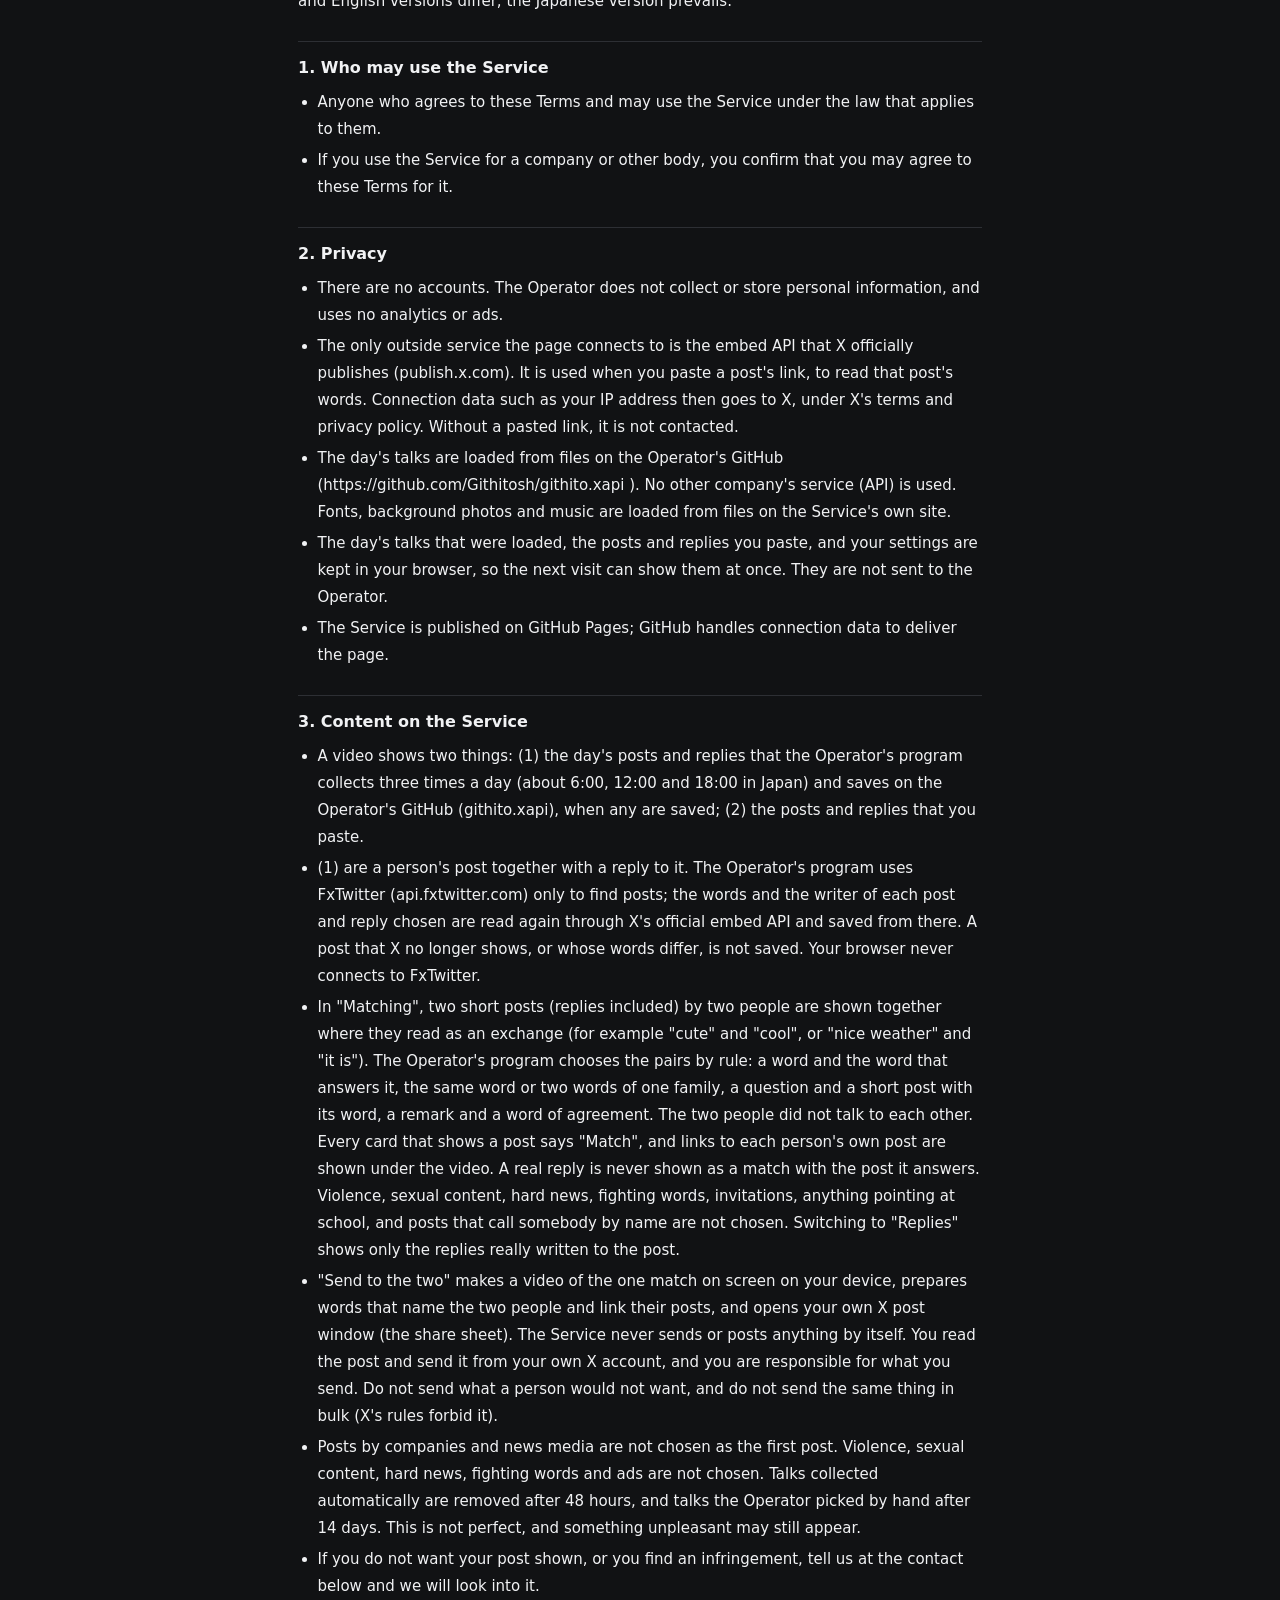
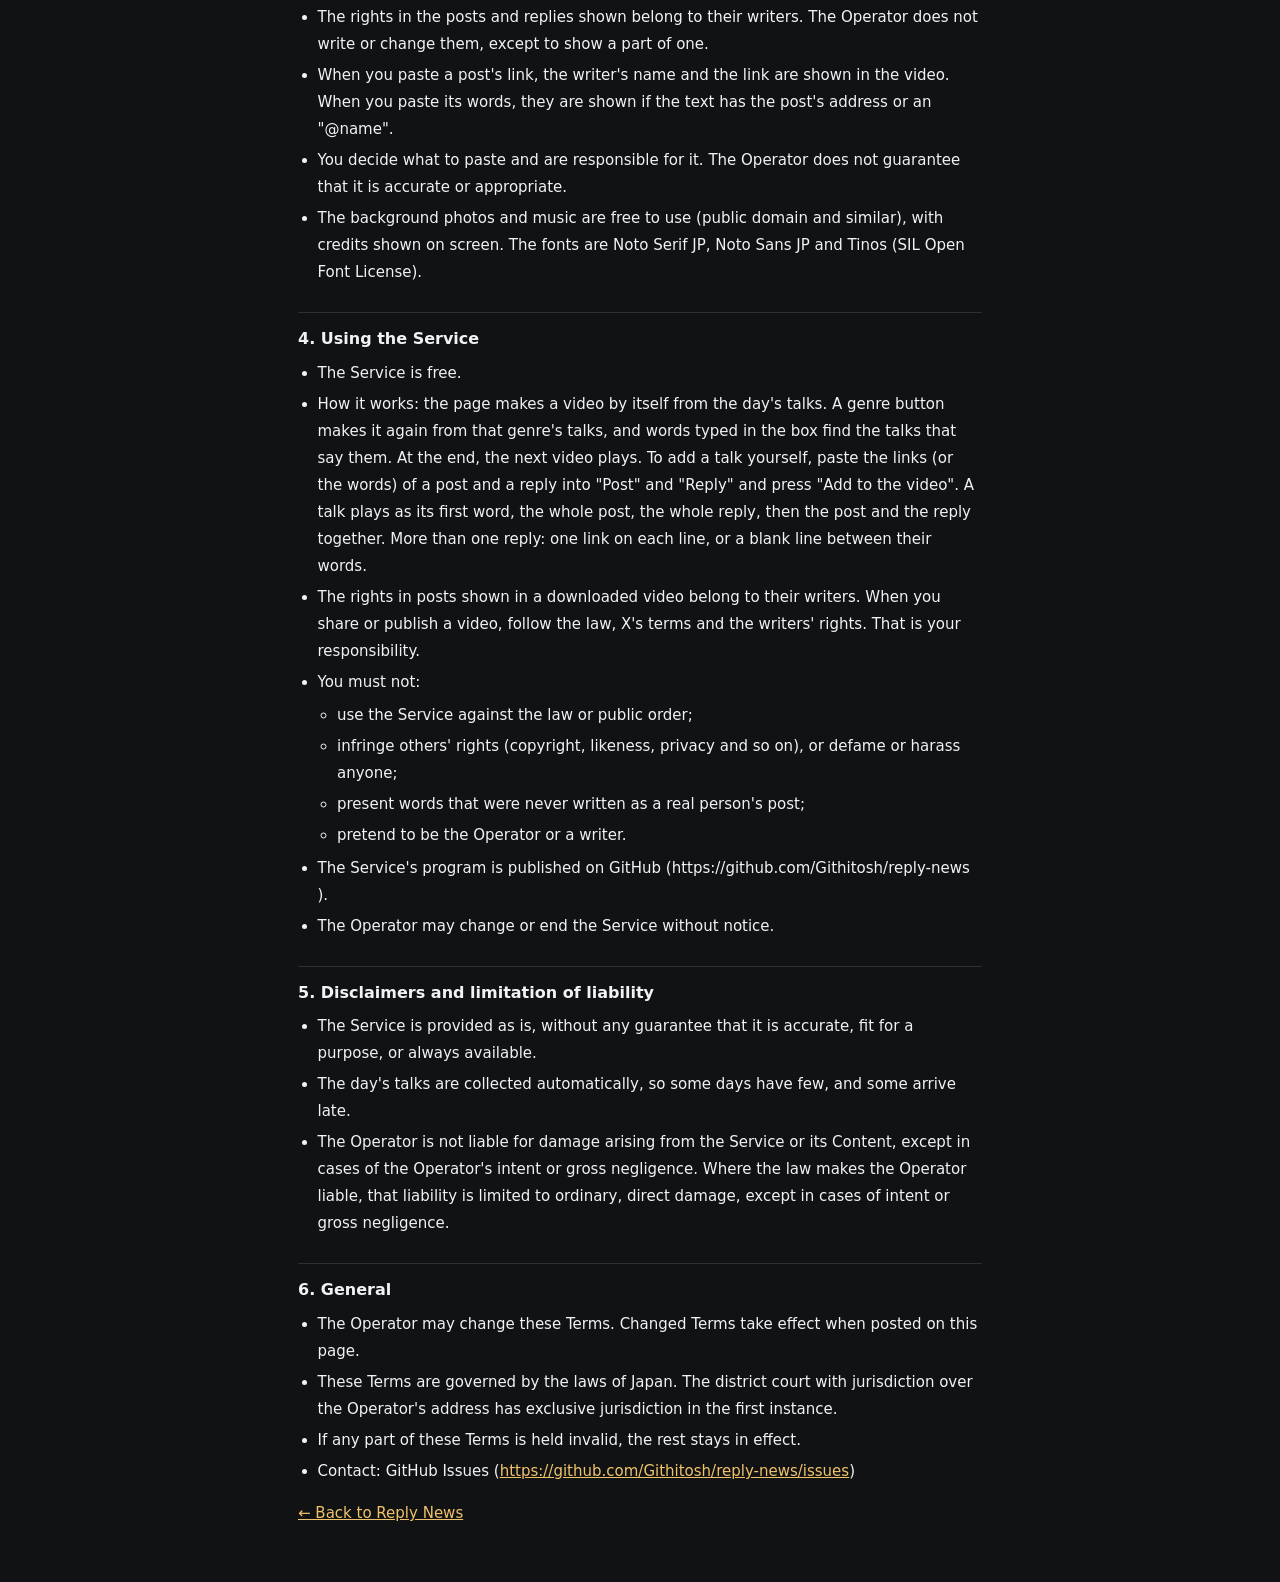
==== commit b4b5e824: "Merge main, keeping the exchange matching already on main The branch described matching as romance o" ====
--- a/terms.html
+++ b/terms.html
@@ -57,7 +57,7 @@
     <ul>
       <li>動画に表示されるのは、次の2つです。(1) 運営者のプログラムが1日3回（6時・12時・18時ごろ）集め、運営者のGitHub（githito.xapi）に保存した、その日の投稿とリプライ（保存したものがあるときだけ）。(2) 利用者が自分で貼り付けた投稿とリプライ。</li>
       <li>(1) は、個人の投稿と、それに付いたリプライを組にしたものです。運営者のプログラムは、投稿を探すためだけに FxTwitter（api.fxtwitter.com）を使い、選んだ投稿とリプライの本文と投稿者を、X公式の埋め込みAPIで読み直して保存します。Xで表示されなくなった投稿や、本文が食い違う投稿は保存しません。利用者のブラウザが FxTwitter につながることはありません。</li>
-      <li>「マッチング」では、恋愛の投稿をランダムに組み合わせて表示します。組み合わせは、告白が通るもの（例：好きだよ／わたしも）か、匂わせに乗るリプライ（例：彼氏が迎えに来てくれた／それもう付き合ってるじゃん）だけです。運営者のプログラムは、恋愛の言葉で検索して集め、ふるいにかけてから組み合わせを作ります。検索で投稿を見つけるのは FxTwitter（api.fxtwitter.com）です。マッチングに使う本文は、見つけた投稿とリプライを vxTwitter（api.vxtwitter.com）と FixupX（fixupx.com）から、それぞれ最大2000件ずつ読み、ふるったものです。「リプライ」の会話は、これまでどおり X 公式の埋め込みAPIで読み直した本文です。互いに向けて書いたものではありません。すべてのカードに「ランダムマッチング」と表示し、動画の下に二人それぞれの元の投稿へのリンクを出します。「リプライ」に切り替えると、その投稿に実際に付いたリプライだけを表示します。</li>
+      <li>「マッチング」では、二人の人の短い投稿（リプライを含みます）を、掛け合いになるように組み合わせて表示します（例：「かわいい」ー「かっこいい」、「いい天気だな」ー「そうだね」）。組み合わせは運営者のプログラムが、対になる言葉、同じ言葉や同じ仲間の言葉、質問とその言葉を含む短い投稿、相づち、といった決まりで自動で選びます。二人が実際にやりとりしたものではありません。投稿を表示するすべてのカードに「マッチング」と表示し、動画の下に二人それぞれの元の投稿へのリンクを出します。実際の返信とその返信先を「マッチング」として組み合わせることはありません。暴力、性的な内容、重い話題、けんか腰の言葉、勧誘、学校に関する言葉があるもの、名前を挙げて誰かに呼びかけているものは選びません。「リプライ」に切り替えると、その投稿に実際に付いたリプライだけを表示します。</li>
       <li>「二人に送る」は、画面に出ているマッチ1組の動画を利用者の端末で作り、二人の@と元の投稿のリンクを入れた文面を用意して、利用者のXの投稿画面（共有メニュー）を開きます。本サービスが自動で送信・投稿することはありません。送信は、利用者が内容を確認して、自分のXアカウントで行います。送った内容の責任は利用者にあります。相手が嫌がる送信や、同じ内容の大量の送信はしないでください（Xのルールで禁止されています）。</li>
       <li>企業・報道機関などの投稿は最初の投稿に選びません。暴力、性的な内容、重い話題、けんか腰の言葉、広告は選びません。自動で集めた会話は48時間、運営者が手で選んだ会話は14日で消します。ただし完全ではなく、不快なものが表示されることがあります。</li>
       <li>ご自身の投稿を表示しないでほしい場合や、権利の侵害を見つけた場合は、下記のお問い合わせ先までお知らせください。確認のうえ対応します。</li>
@@ -125,7 +125,7 @@
     <ul>
       <li>A video shows two things: (1) the day's posts and replies that the Operator's program collects three times a day (about 6:00, 12:00 and 18:00 in Japan) and saves on the Operator's GitHub (githito.xapi), when any are saved; (2) the posts and replies that you paste.</li>
       <li>(1) are a person's post together with a reply to it. The Operator's program uses FxTwitter (api.fxtwitter.com) only to find posts; the words and the writer of each post and reply chosen are read again through X's official embed API and saved from there. A post that X no longer shows, or whose words differ, is not saved. Your browser never connects to FxTwitter.</li>
-      <li>In "Matching", two people's posts about love are shown together at random. A pair is either a confession the other side accepts, or a hint that the reply plays along with. The Operator's program finds posts with FxTwitter (api.fxtwitter.com), then reads up to 2000 posts and 2000 replies from each of vxTwitter (api.vxtwitter.com) and FixupX (fixupx.com), and filters those. Talks in "Replies" are still read again through X's official embed API. The two people did not write to each other. Every card says "Random match", and links to each person's own post are shown under the video. Switching to "Replies" shows only the replies really written to the post.</li>
+      <li>In "Matching", two short posts (replies included) by two people are shown together where they read as an exchange (for example "cute" and "cool", or "nice weather" and "it is"). The Operator's program chooses the pairs by rule: a word and the word that answers it, the same word or two words of one family, a question and a short post with its word, a remark and a word of agreement. The two people did not talk to each other. Every card that shows a post says "Match", and links to each person's own post are shown under the video. A real reply is never shown as a match with the post it answers. Violence, sexual content, hard news, fighting words, invitations, anything pointing at school, and posts that call somebody by name are not chosen. Switching to "Replies" shows only the replies really written to the post.</li>
       <li>"Send to the two" makes a video of the one match on screen on your device, prepares words that name the two people and link their posts, and opens your own X post window (the share sheet). The Service never sends or posts anything by itself. You read the post and send it from your own X account, and you are responsible for what you send. Do not send what a person would not want, and do not send the same thing in bulk (X's rules forbid it).</li>
       <li>Posts by companies and news media are not chosen as the first post. Violence, sexual content, hard news, fighting words and ads are not chosen. Talks collected automatically are removed after 48 hours, and talks the Operator picked by hand after 14 days. This is not perfect, and something unpleasant may still appear.</li>
       <li>If you do not want your post shown, or you find an infringement, tell us at the contact below and we will look into it.</li>
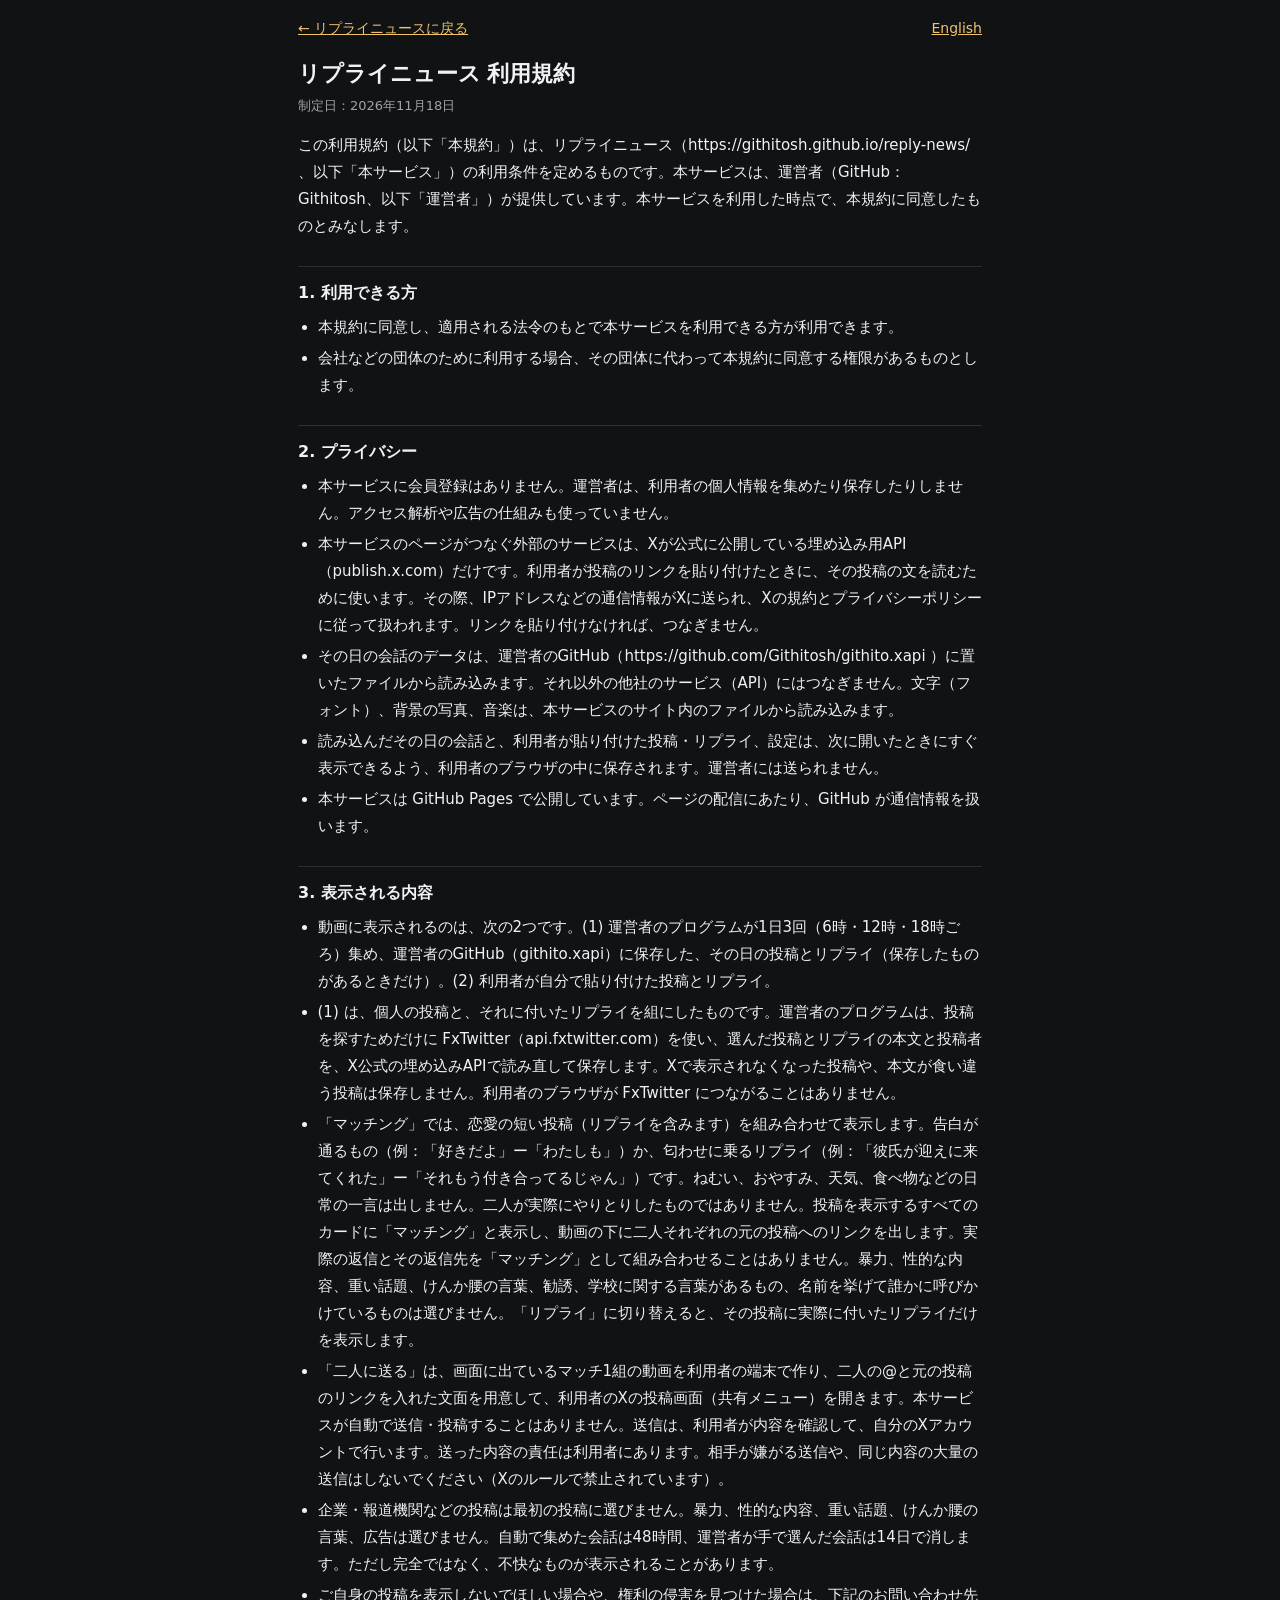
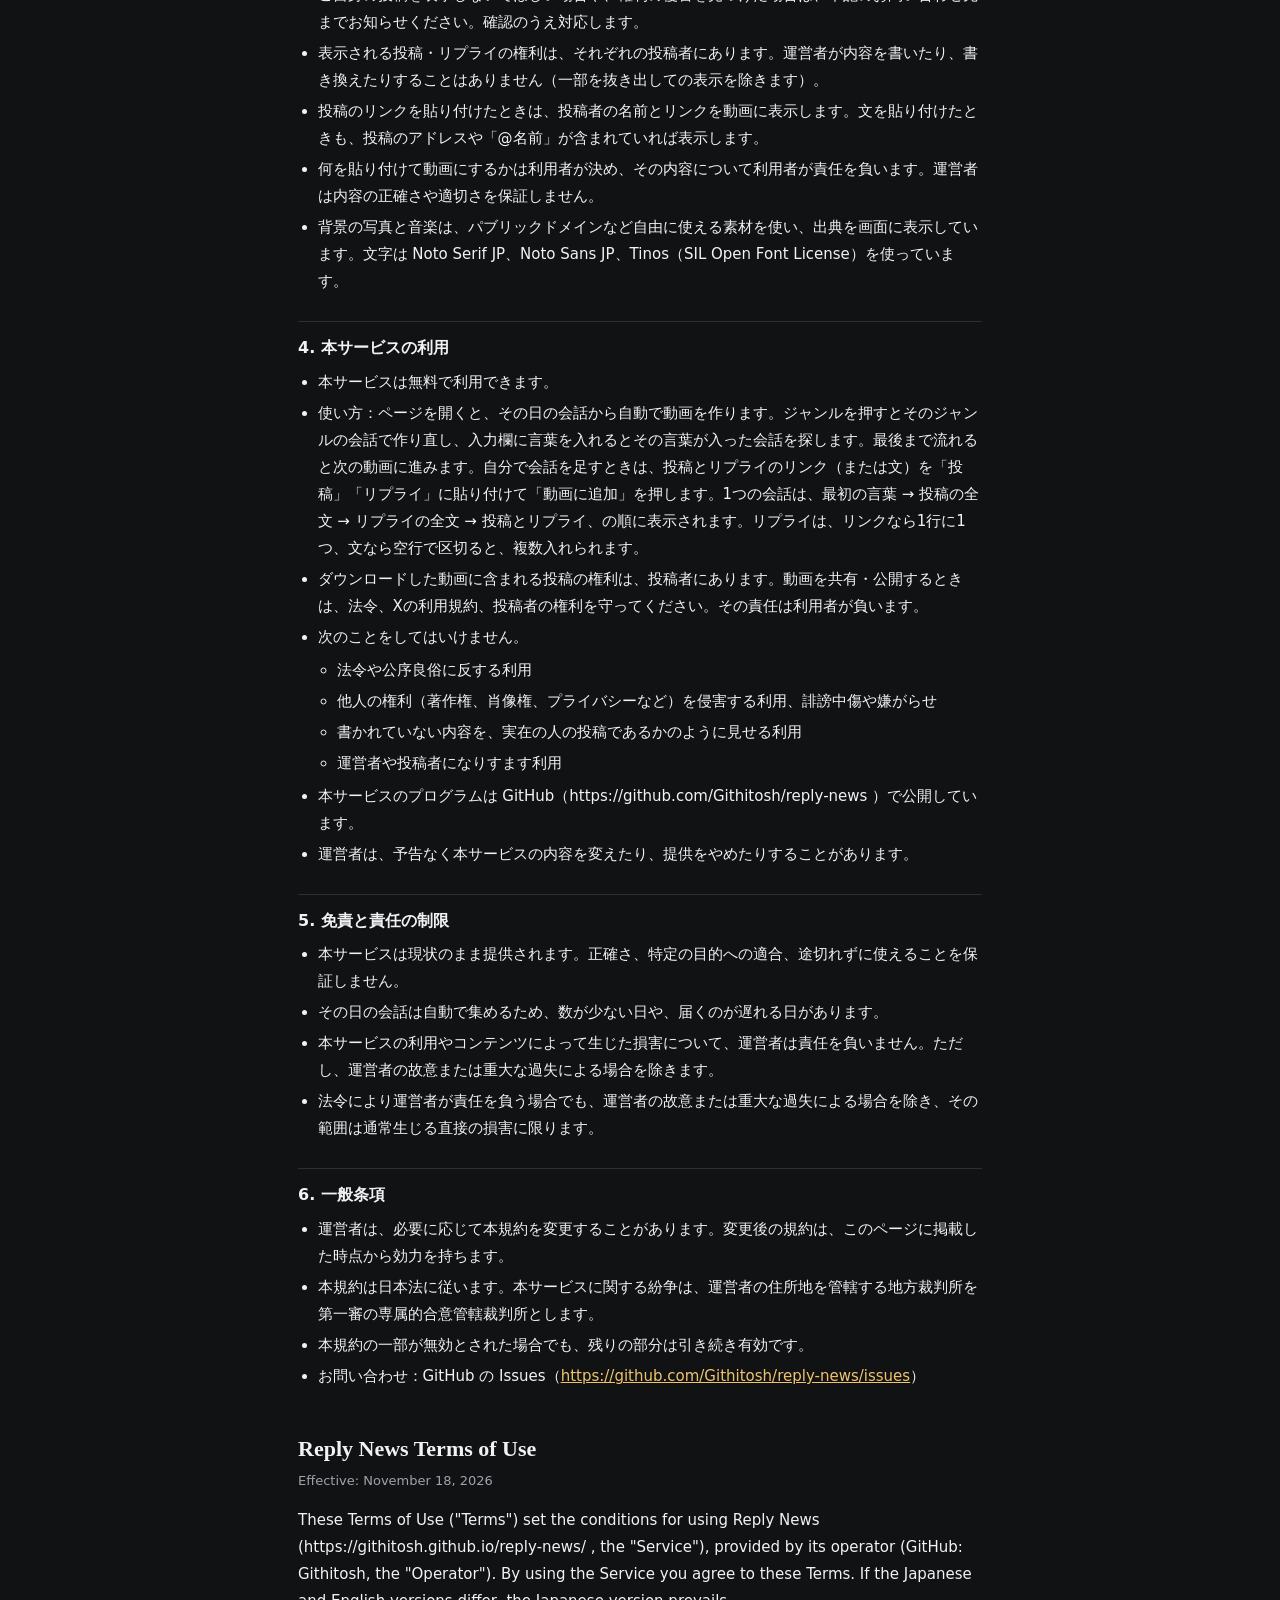
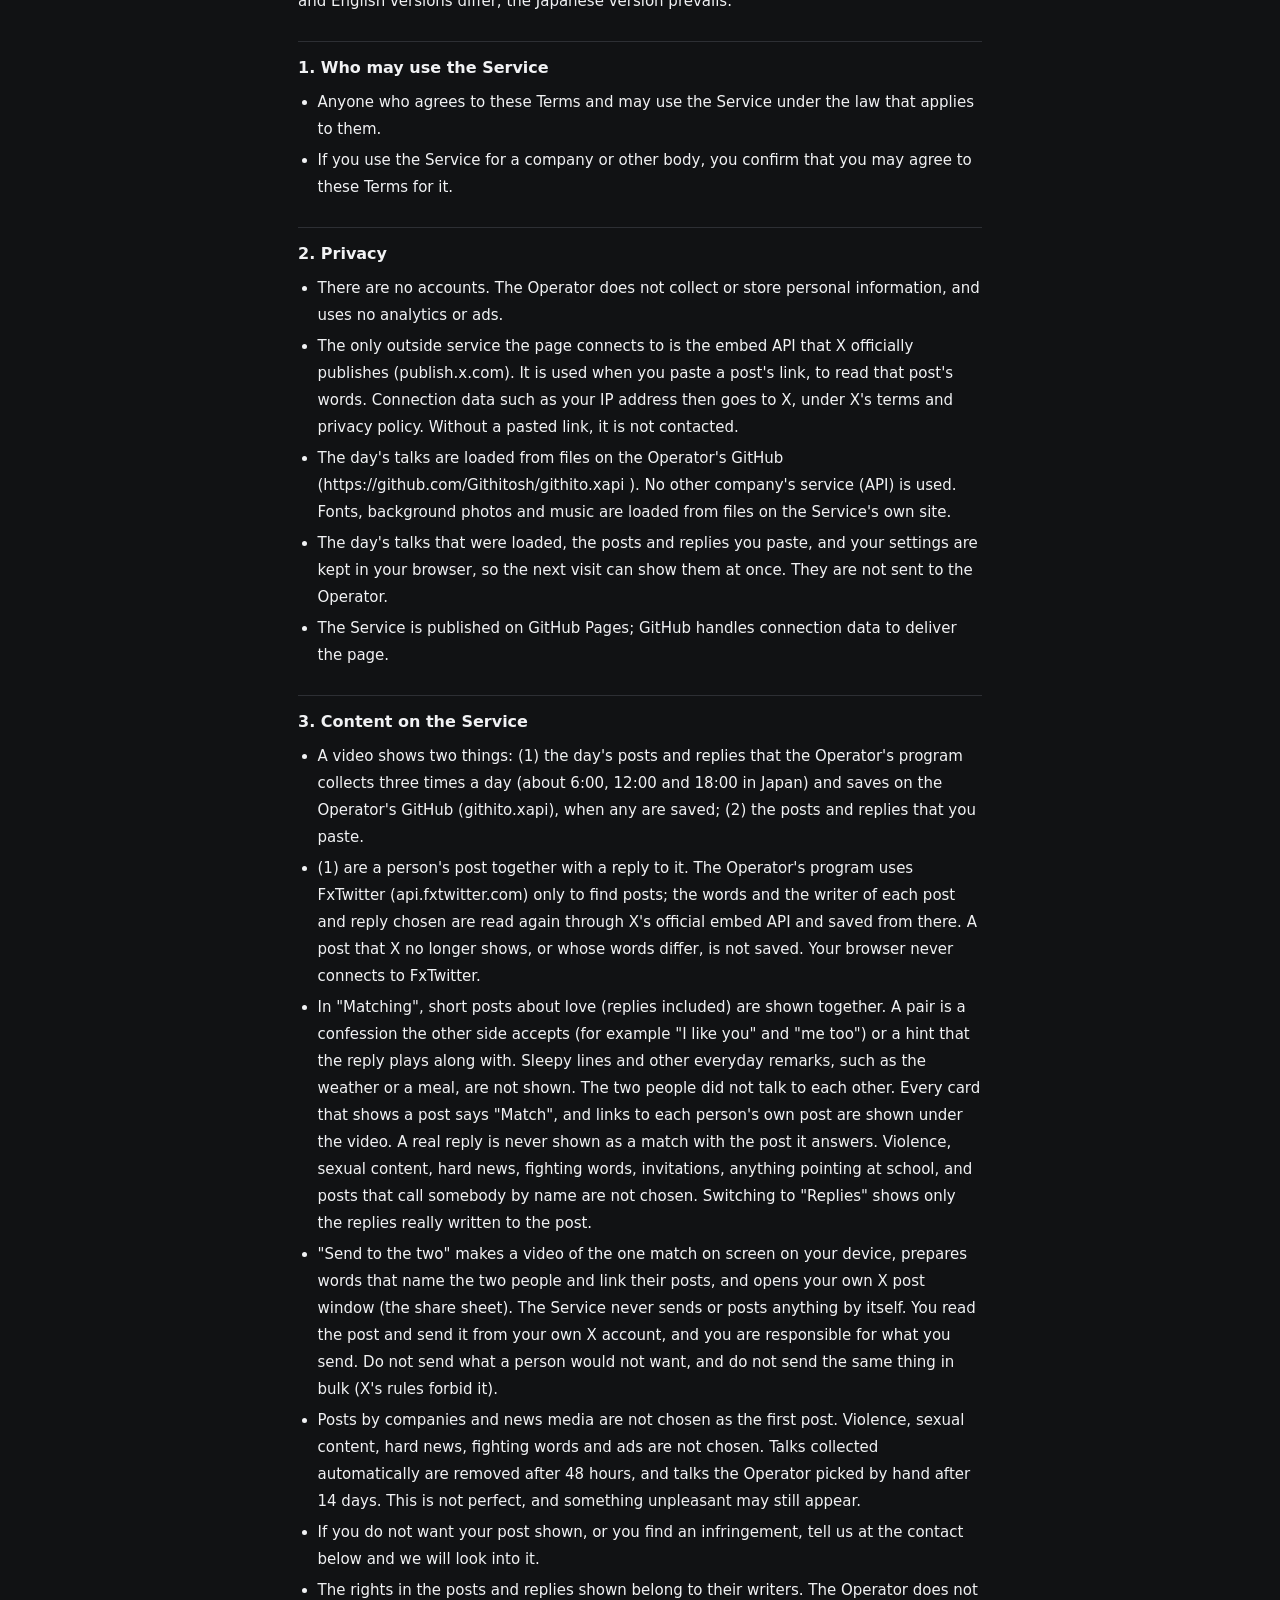
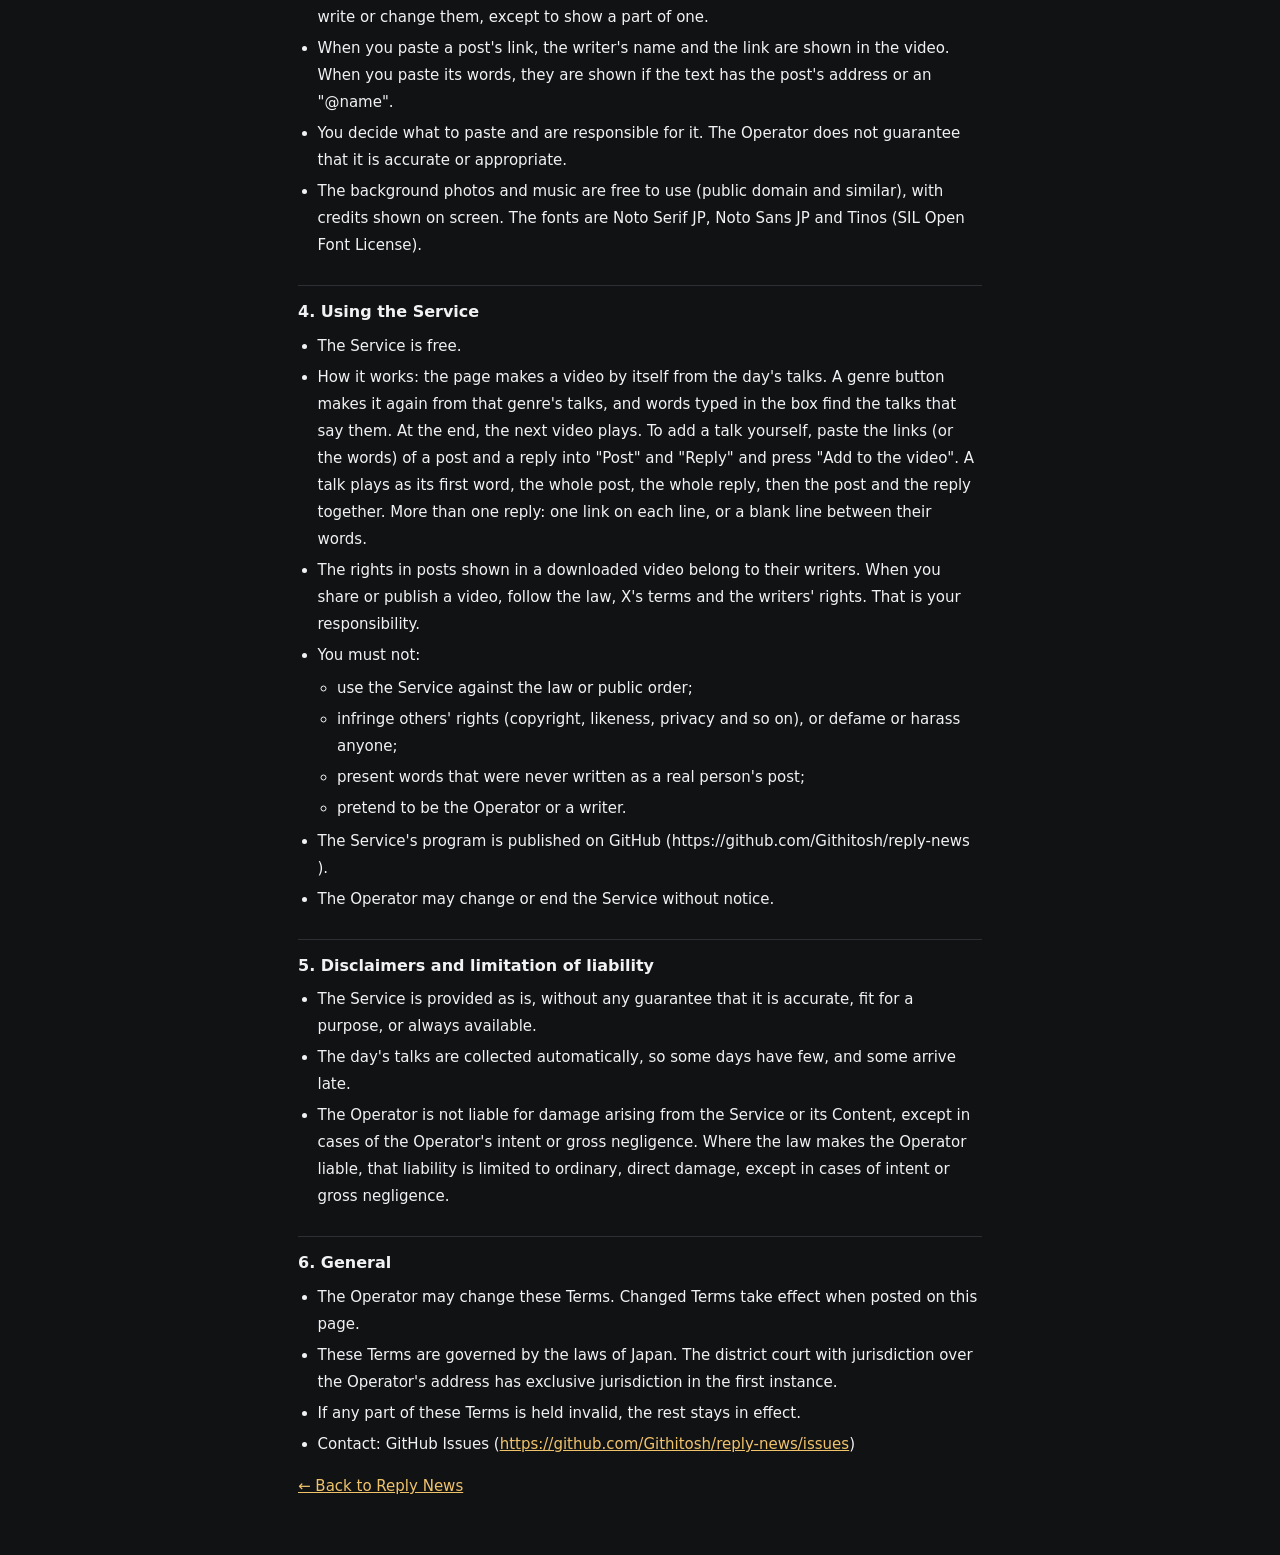
==== commit 859da98d: "Show romance matches and leave sleepy lines out Matching draws a confession that lands, or a reply t" ====
--- a/terms.html
+++ b/terms.html
@@ -57,7 +57,7 @@
     <ul>
       <li>動画に表示されるのは、次の2つです。(1) 運営者のプログラムが1日3回（6時・12時・18時ごろ）集め、運営者のGitHub（githito.xapi）に保存した、その日の投稿とリプライ（保存したものがあるときだけ）。(2) 利用者が自分で貼り付けた投稿とリプライ。</li>
       <li>(1) は、個人の投稿と、それに付いたリプライを組にしたものです。運営者のプログラムは、投稿を探すためだけに FxTwitter（api.fxtwitter.com）を使い、選んだ投稿とリプライの本文と投稿者を、X公式の埋め込みAPIで読み直して保存します。Xで表示されなくなった投稿や、本文が食い違う投稿は保存しません。利用者のブラウザが FxTwitter につながることはありません。</li>
-      <li>「マッチング」では、二人の人の短い投稿（リプライを含みます）を、掛け合いになるように組み合わせて表示します（例：「かわいい」ー「かっこいい」、「いい天気だな」ー「そうだね」）。組み合わせは運営者のプログラムが、対になる言葉、同じ言葉や同じ仲間の言葉、質問とその言葉を含む短い投稿、相づち、といった決まりで自動で選びます。二人が実際にやりとりしたものではありません。投稿を表示するすべてのカードに「マッチング」と表示し、動画の下に二人それぞれの元の投稿へのリンクを出します。実際の返信とその返信先を「マッチング」として組み合わせることはありません。暴力、性的な内容、重い話題、けんか腰の言葉、勧誘、学校に関する言葉があるもの、名前を挙げて誰かに呼びかけているものは選びません。「リプライ」に切り替えると、その投稿に実際に付いたリプライだけを表示します。</li>
+      <li>「マッチング」では、恋愛の短い投稿（リプライを含みます）を組み合わせて表示します。告白が通るもの（例：「好きだよ」ー「わたしも」）か、匂わせに乗るリプライ（例：「彼氏が迎えに来てくれた」ー「それもう付き合ってるじゃん」）です。ねむい、おやすみ、天気、食べ物などの日常の一言は出しません。二人が実際にやりとりしたものではありません。投稿を表示するすべてのカードに「マッチング」と表示し、動画の下に二人それぞれの元の投稿へのリンクを出します。実際の返信とその返信先を「マッチング」として組み合わせることはありません。暴力、性的な内容、重い話題、けんか腰の言葉、勧誘、学校に関する言葉があるもの、名前を挙げて誰かに呼びかけているものは選びません。「リプライ」に切り替えると、その投稿に実際に付いたリプライだけを表示します。</li>
       <li>「二人に送る」は、画面に出ているマッチ1組の動画を利用者の端末で作り、二人の@と元の投稿のリンクを入れた文面を用意して、利用者のXの投稿画面（共有メニュー）を開きます。本サービスが自動で送信・投稿することはありません。送信は、利用者が内容を確認して、自分のXアカウントで行います。送った内容の責任は利用者にあります。相手が嫌がる送信や、同じ内容の大量の送信はしないでください（Xのルールで禁止されています）。</li>
       <li>企業・報道機関などの投稿は最初の投稿に選びません。暴力、性的な内容、重い話題、けんか腰の言葉、広告は選びません。自動で集めた会話は48時間、運営者が手で選んだ会話は14日で消します。ただし完全ではなく、不快なものが表示されることがあります。</li>
       <li>ご自身の投稿を表示しないでほしい場合や、権利の侵害を見つけた場合は、下記のお問い合わせ先までお知らせください。確認のうえ対応します。</li>
@@ -125,7 +125,7 @@
     <ul>
       <li>A video shows two things: (1) the day's posts and replies that the Operator's program collects three times a day (about 6:00, 12:00 and 18:00 in Japan) and saves on the Operator's GitHub (githito.xapi), when any are saved; (2) the posts and replies that you paste.</li>
       <li>(1) are a person's post together with a reply to it. The Operator's program uses FxTwitter (api.fxtwitter.com) only to find posts; the words and the writer of each post and reply chosen are read again through X's official embed API and saved from there. A post that X no longer shows, or whose words differ, is not saved. Your browser never connects to FxTwitter.</li>
-      <li>In "Matching", two short posts (replies included) by two people are shown together where they read as an exchange (for example "cute" and "cool", or "nice weather" and "it is"). The Operator's program chooses the pairs by rule: a word and the word that answers it, the same word or two words of one family, a question and a short post with its word, a remark and a word of agreement. The two people did not talk to each other. Every card that shows a post says "Match", and links to each person's own post are shown under the video. A real reply is never shown as a match with the post it answers. Violence, sexual content, hard news, fighting words, invitations, anything pointing at school, and posts that call somebody by name are not chosen. Switching to "Replies" shows only the replies really written to the post.</li>
+      <li>In "Matching", short posts about love (replies included) are shown together. A pair is a confession the other side accepts (for example "I like you" and "me too") or a hint that the reply plays along with. Sleepy lines and other everyday remarks, such as the weather or a meal, are not shown. The two people did not talk to each other. Every card that shows a post says "Match", and links to each person's own post are shown under the video. A real reply is never shown as a match with the post it answers. Violence, sexual content, hard news, fighting words, invitations, anything pointing at school, and posts that call somebody by name are not chosen. Switching to "Replies" shows only the replies really written to the post.</li>
       <li>"Send to the two" makes a video of the one match on screen on your device, prepares words that name the two people and link their posts, and opens your own X post window (the share sheet). The Service never sends or posts anything by itself. You read the post and send it from your own X account, and you are responsible for what you send. Do not send what a person would not want, and do not send the same thing in bulk (X's rules forbid it).</li>
       <li>Posts by companies and news media are not chosen as the first post. Violence, sexual content, hard news, fighting words and ads are not chosen. Talks collected automatically are removed after 48 hours, and talks the Operator picked by hand after 14 days. This is not perfect, and something unpleasant may still appear.</li>
       <li>If you do not want your post shown, or you find an infringement, tell us at the contact below and we will look into it.</li>
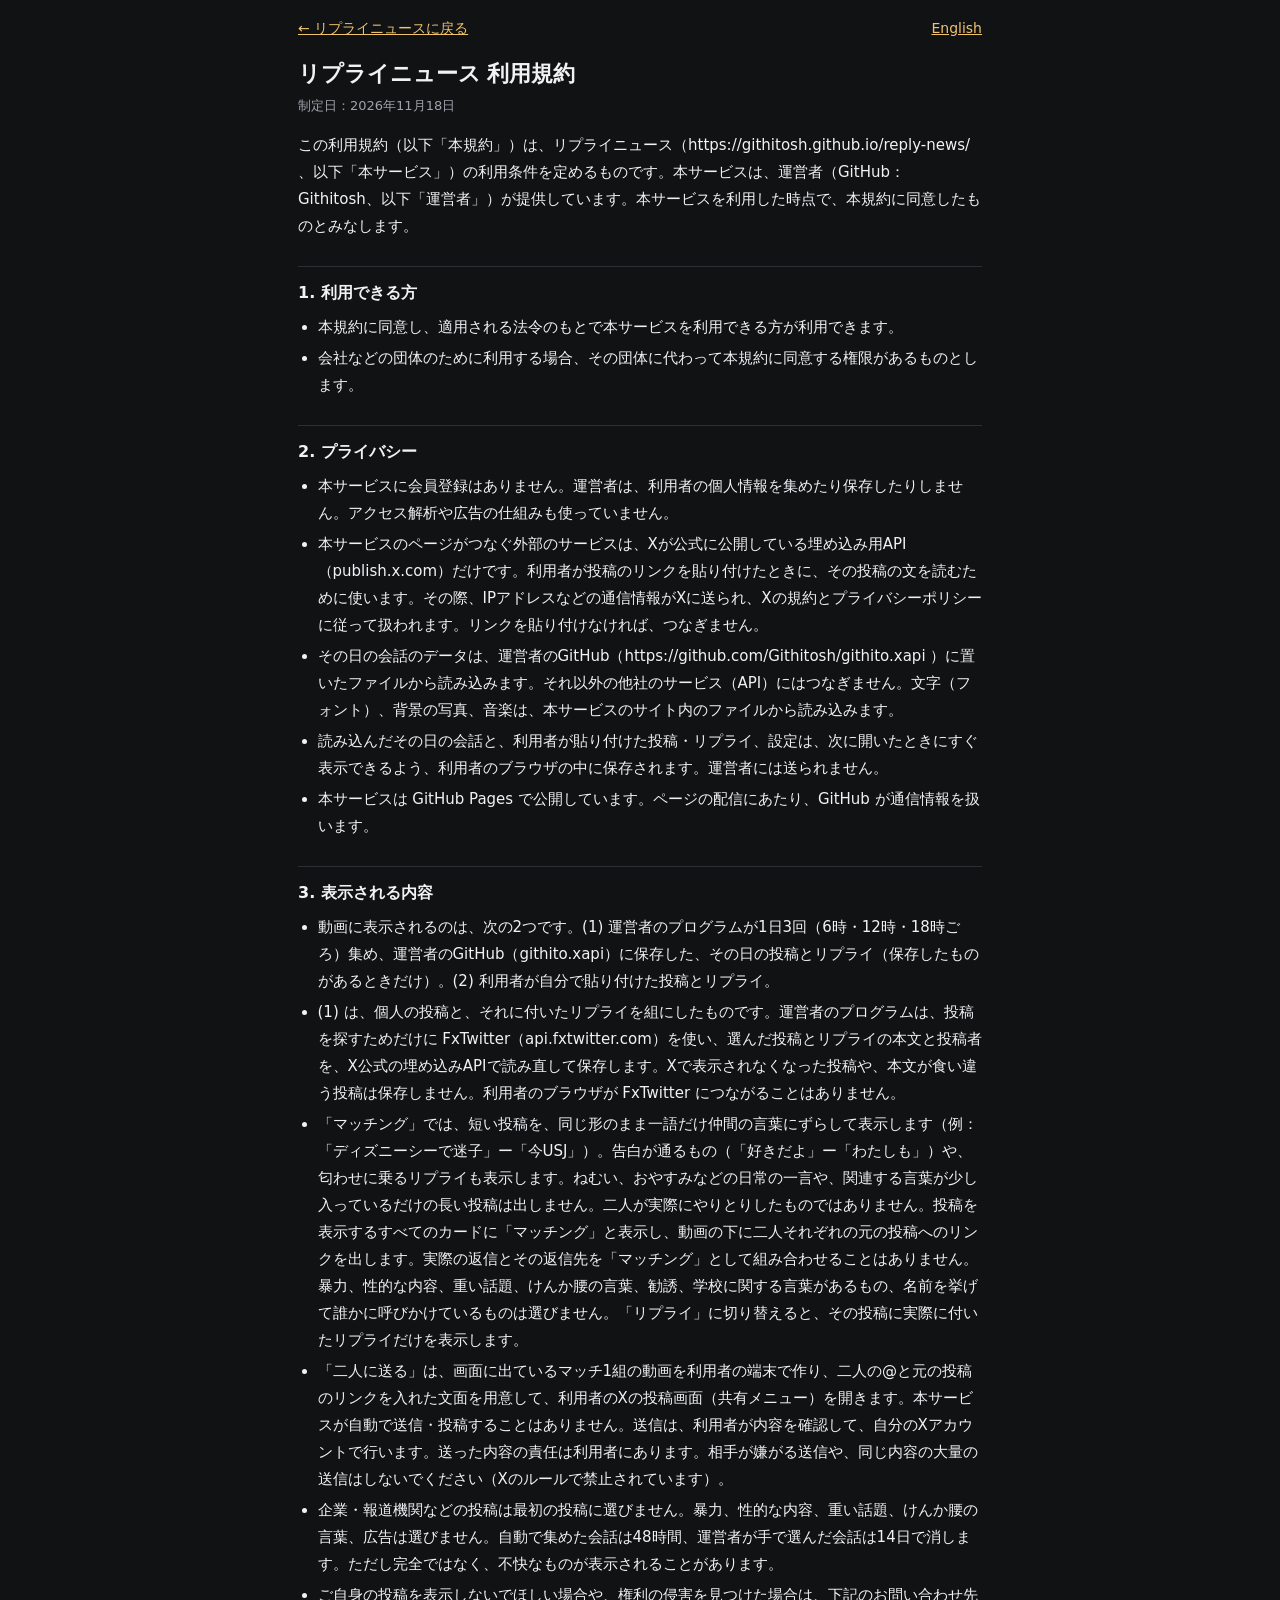
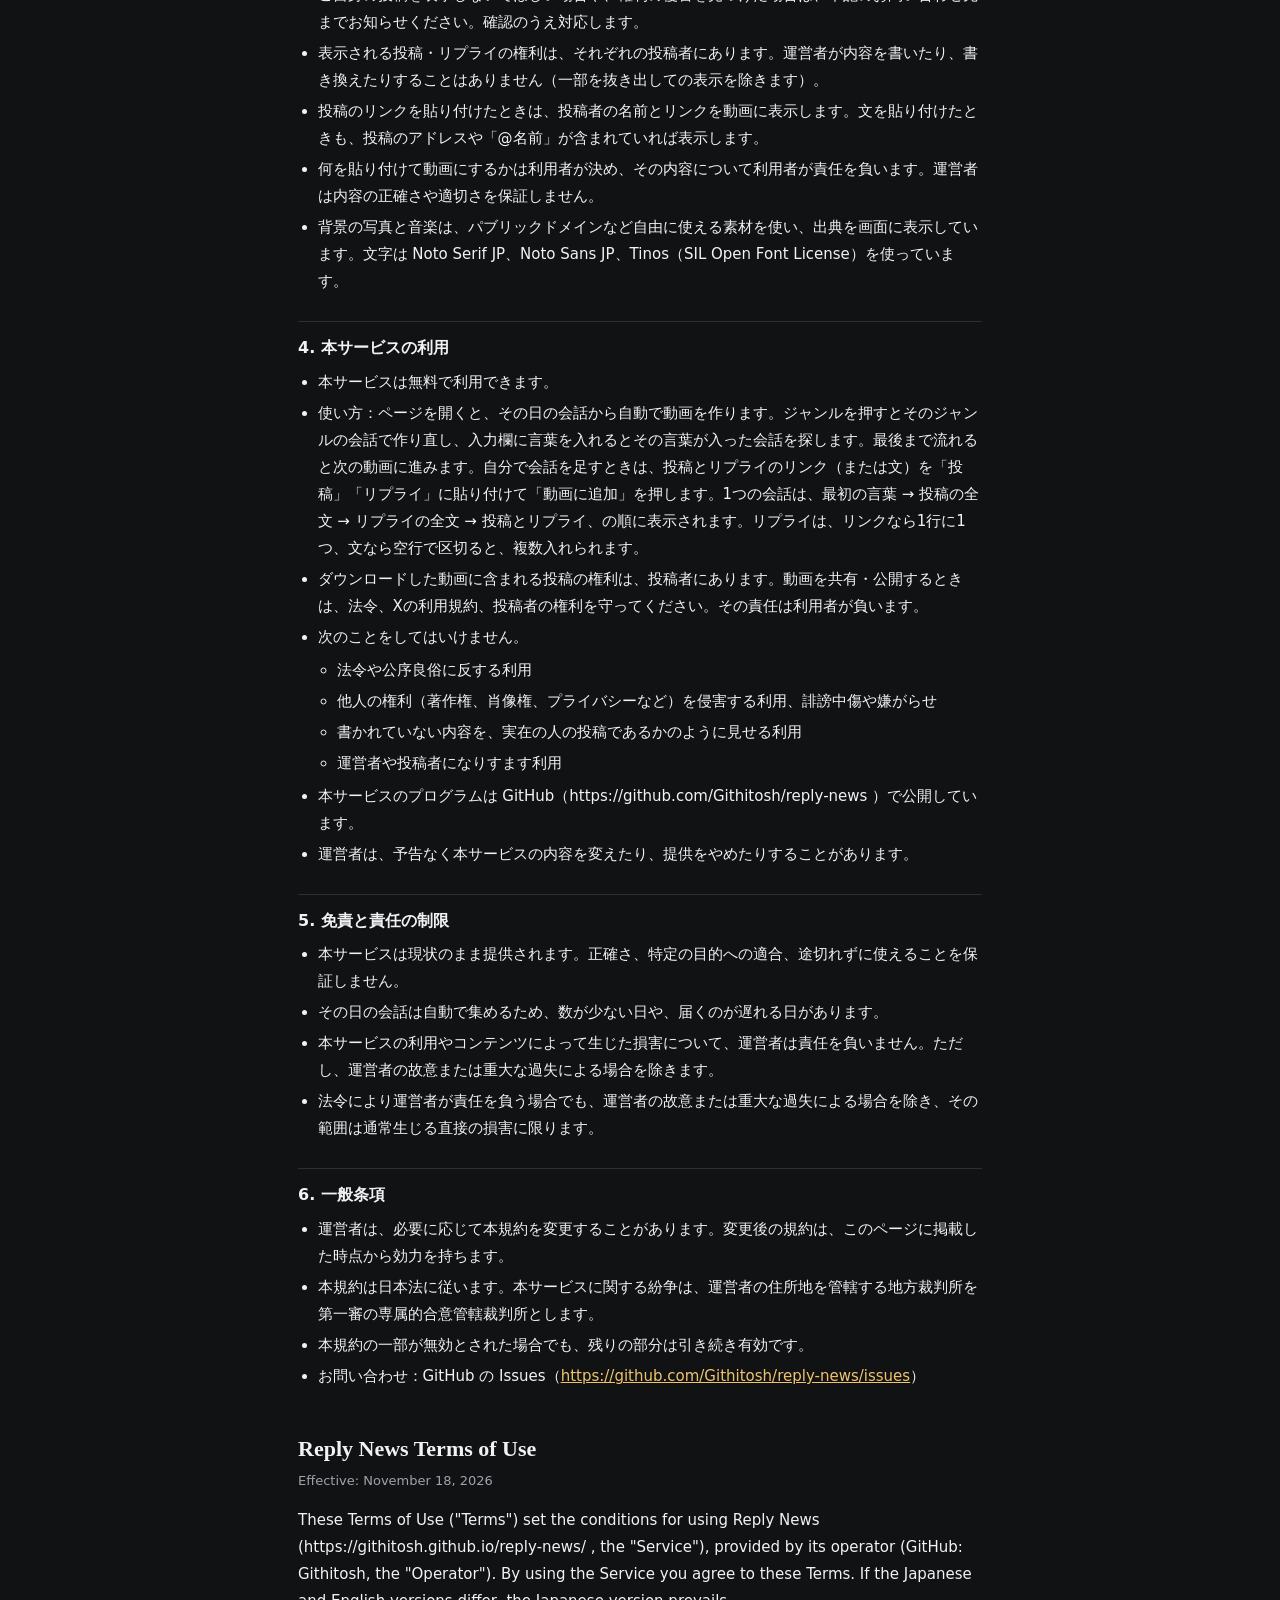
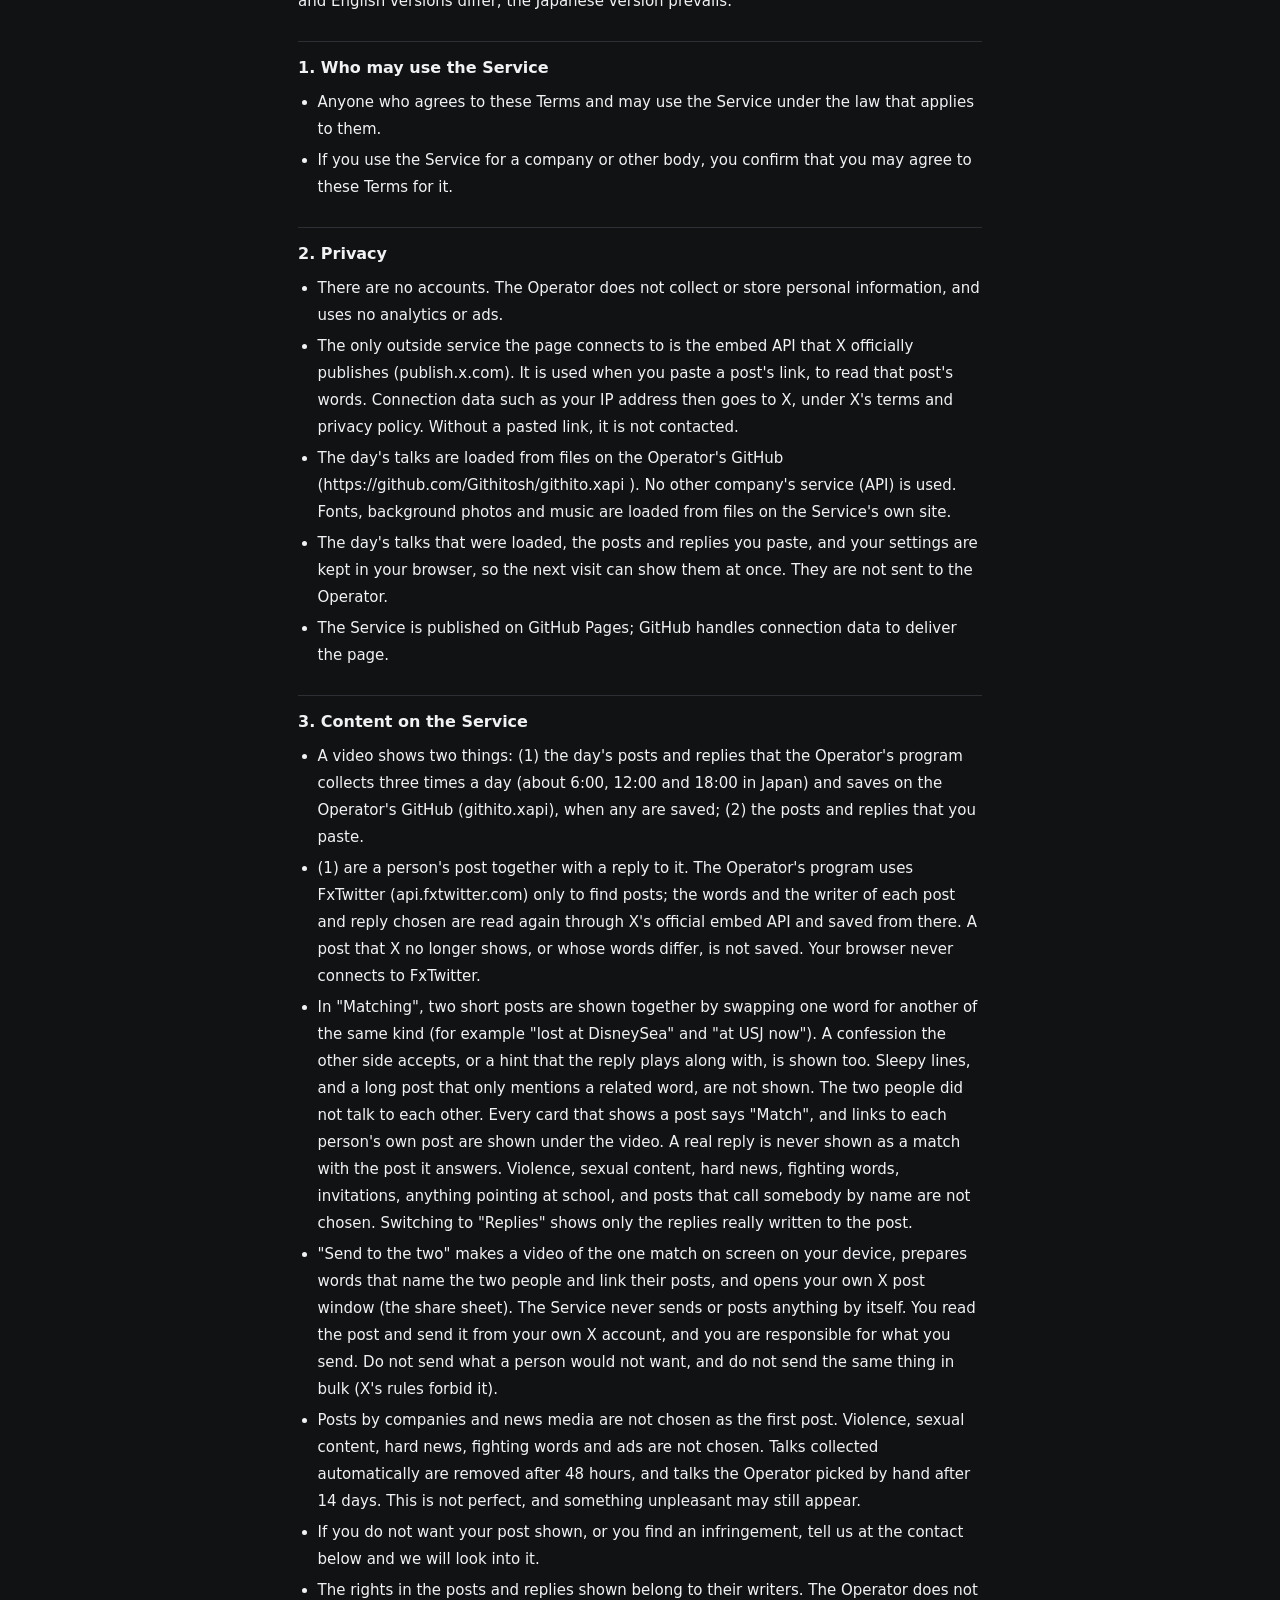
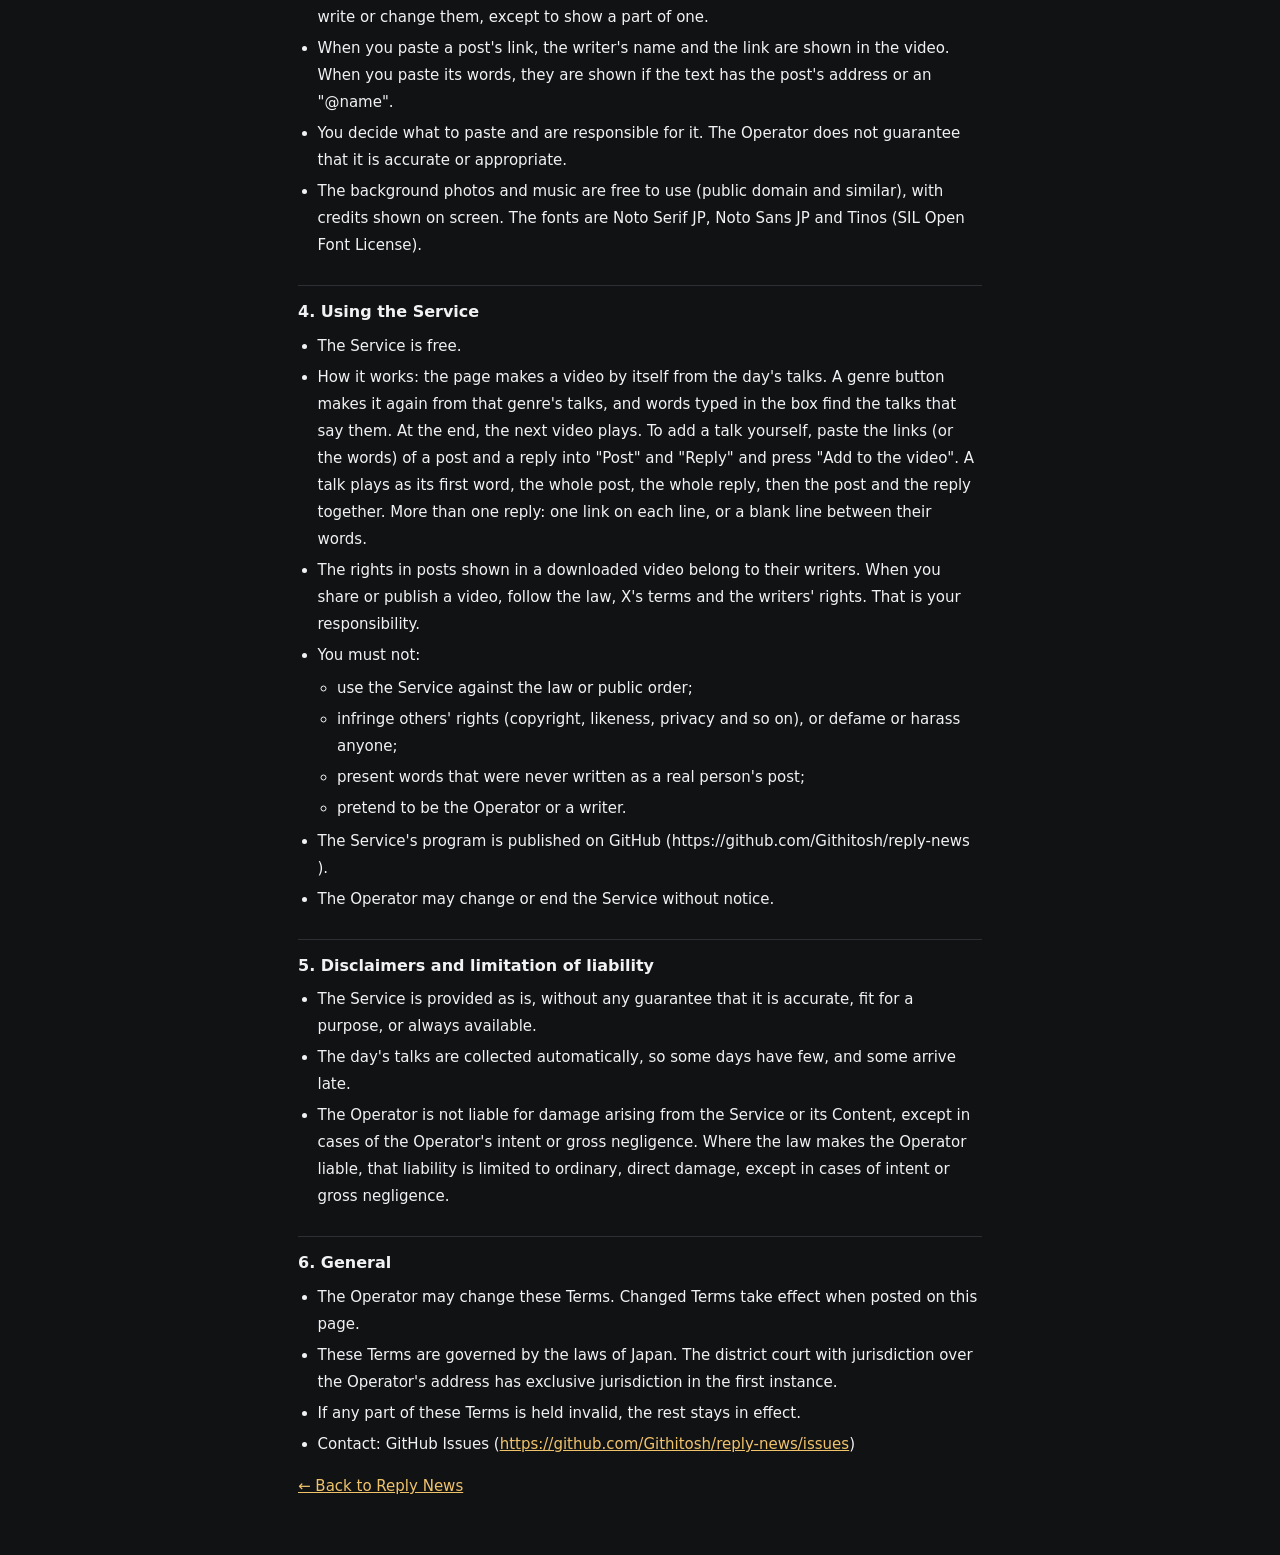
==== commit 7ca5c82e: "Show the swapped-word joke first Matching leads with a short pair such as lost at DisneySea and at U" ====
--- a/terms.html
+++ b/terms.html
@@ -57,7 +57,7 @@
     <ul>
       <li>動画に表示されるのは、次の2つです。(1) 運営者のプログラムが1日3回（6時・12時・18時ごろ）集め、運営者のGitHub（githito.xapi）に保存した、その日の投稿とリプライ（保存したものがあるときだけ）。(2) 利用者が自分で貼り付けた投稿とリプライ。</li>
       <li>(1) は、個人の投稿と、それに付いたリプライを組にしたものです。運営者のプログラムは、投稿を探すためだけに FxTwitter（api.fxtwitter.com）を使い、選んだ投稿とリプライの本文と投稿者を、X公式の埋め込みAPIで読み直して保存します。Xで表示されなくなった投稿や、本文が食い違う投稿は保存しません。利用者のブラウザが FxTwitter につながることはありません。</li>
-      <li>「マッチング」では、恋愛の短い投稿（リプライを含みます）を組み合わせて表示します。告白が通るもの（例：「好きだよ」ー「わたしも」）か、匂わせに乗るリプライ（例：「彼氏が迎えに来てくれた」ー「それもう付き合ってるじゃん」）です。ねむい、おやすみ、天気、食べ物などの日常の一言は出しません。二人が実際にやりとりしたものではありません。投稿を表示するすべてのカードに「マッチング」と表示し、動画の下に二人それぞれの元の投稿へのリンクを出します。実際の返信とその返信先を「マッチング」として組み合わせることはありません。暴力、性的な内容、重い話題、けんか腰の言葉、勧誘、学校に関する言葉があるもの、名前を挙げて誰かに呼びかけているものは選びません。「リプライ」に切り替えると、その投稿に実際に付いたリプライだけを表示します。</li>
+      <li>「マッチング」では、短い投稿を、同じ形のまま一語だけ仲間の言葉にずらして表示します（例：「ディズニーシーで迷子」ー「今USJ」）。告白が通るもの（「好きだよ」ー「わたしも」）や、匂わせに乗るリプライも表示します。ねむい、おやすみなどの日常の一言や、関連する言葉が少し入っているだけの長い投稿は出しません。二人が実際にやりとりしたものではありません。投稿を表示するすべてのカードに「マッチング」と表示し、動画の下に二人それぞれの元の投稿へのリンクを出します。実際の返信とその返信先を「マッチング」として組み合わせることはありません。暴力、性的な内容、重い話題、けんか腰の言葉、勧誘、学校に関する言葉があるもの、名前を挙げて誰かに呼びかけているものは選びません。「リプライ」に切り替えると、その投稿に実際に付いたリプライだけを表示します。</li>
       <li>「二人に送る」は、画面に出ているマッチ1組の動画を利用者の端末で作り、二人の@と元の投稿のリンクを入れた文面を用意して、利用者のXの投稿画面（共有メニュー）を開きます。本サービスが自動で送信・投稿することはありません。送信は、利用者が内容を確認して、自分のXアカウントで行います。送った内容の責任は利用者にあります。相手が嫌がる送信や、同じ内容の大量の送信はしないでください（Xのルールで禁止されています）。</li>
       <li>企業・報道機関などの投稿は最初の投稿に選びません。暴力、性的な内容、重い話題、けんか腰の言葉、広告は選びません。自動で集めた会話は48時間、運営者が手で選んだ会話は14日で消します。ただし完全ではなく、不快なものが表示されることがあります。</li>
       <li>ご自身の投稿を表示しないでほしい場合や、権利の侵害を見つけた場合は、下記のお問い合わせ先までお知らせください。確認のうえ対応します。</li>
@@ -125,7 +125,7 @@
     <ul>
       <li>A video shows two things: (1) the day's posts and replies that the Operator's program collects three times a day (about 6:00, 12:00 and 18:00 in Japan) and saves on the Operator's GitHub (githito.xapi), when any are saved; (2) the posts and replies that you paste.</li>
       <li>(1) are a person's post together with a reply to it. The Operator's program uses FxTwitter (api.fxtwitter.com) only to find posts; the words and the writer of each post and reply chosen are read again through X's official embed API and saved from there. A post that X no longer shows, or whose words differ, is not saved. Your browser never connects to FxTwitter.</li>
-      <li>In "Matching", short posts about love (replies included) are shown together. A pair is a confession the other side accepts (for example "I like you" and "me too") or a hint that the reply plays along with. Sleepy lines and other everyday remarks, such as the weather or a meal, are not shown. The two people did not talk to each other. Every card that shows a post says "Match", and links to each person's own post are shown under the video. A real reply is never shown as a match with the post it answers. Violence, sexual content, hard news, fighting words, invitations, anything pointing at school, and posts that call somebody by name are not chosen. Switching to "Replies" shows only the replies really written to the post.</li>
+      <li>In "Matching", two short posts are shown together by swapping one word for another of the same kind (for example "lost at DisneySea" and "at USJ now"). A confession the other side accepts, or a hint that the reply plays along with, is shown too. Sleepy lines, and a long post that only mentions a related word, are not shown. The two people did not talk to each other. Every card that shows a post says "Match", and links to each person's own post are shown under the video. A real reply is never shown as a match with the post it answers. Violence, sexual content, hard news, fighting words, invitations, anything pointing at school, and posts that call somebody by name are not chosen. Switching to "Replies" shows only the replies really written to the post.</li>
       <li>"Send to the two" makes a video of the one match on screen on your device, prepares words that name the two people and link their posts, and opens your own X post window (the share sheet). The Service never sends or posts anything by itself. You read the post and send it from your own X account, and you are responsible for what you send. Do not send what a person would not want, and do not send the same thing in bulk (X's rules forbid it).</li>
       <li>Posts by companies and news media are not chosen as the first post. Violence, sexual content, hard news, fighting words and ads are not chosen. Talks collected automatically are removed after 48 hours, and talks the Operator picked by hand after 14 days. This is not perfect, and something unpleasant may still appear.</li>
       <li>If you do not want your post shown, or you find an infringement, tell us at the contact below and we will look into it.</li>
